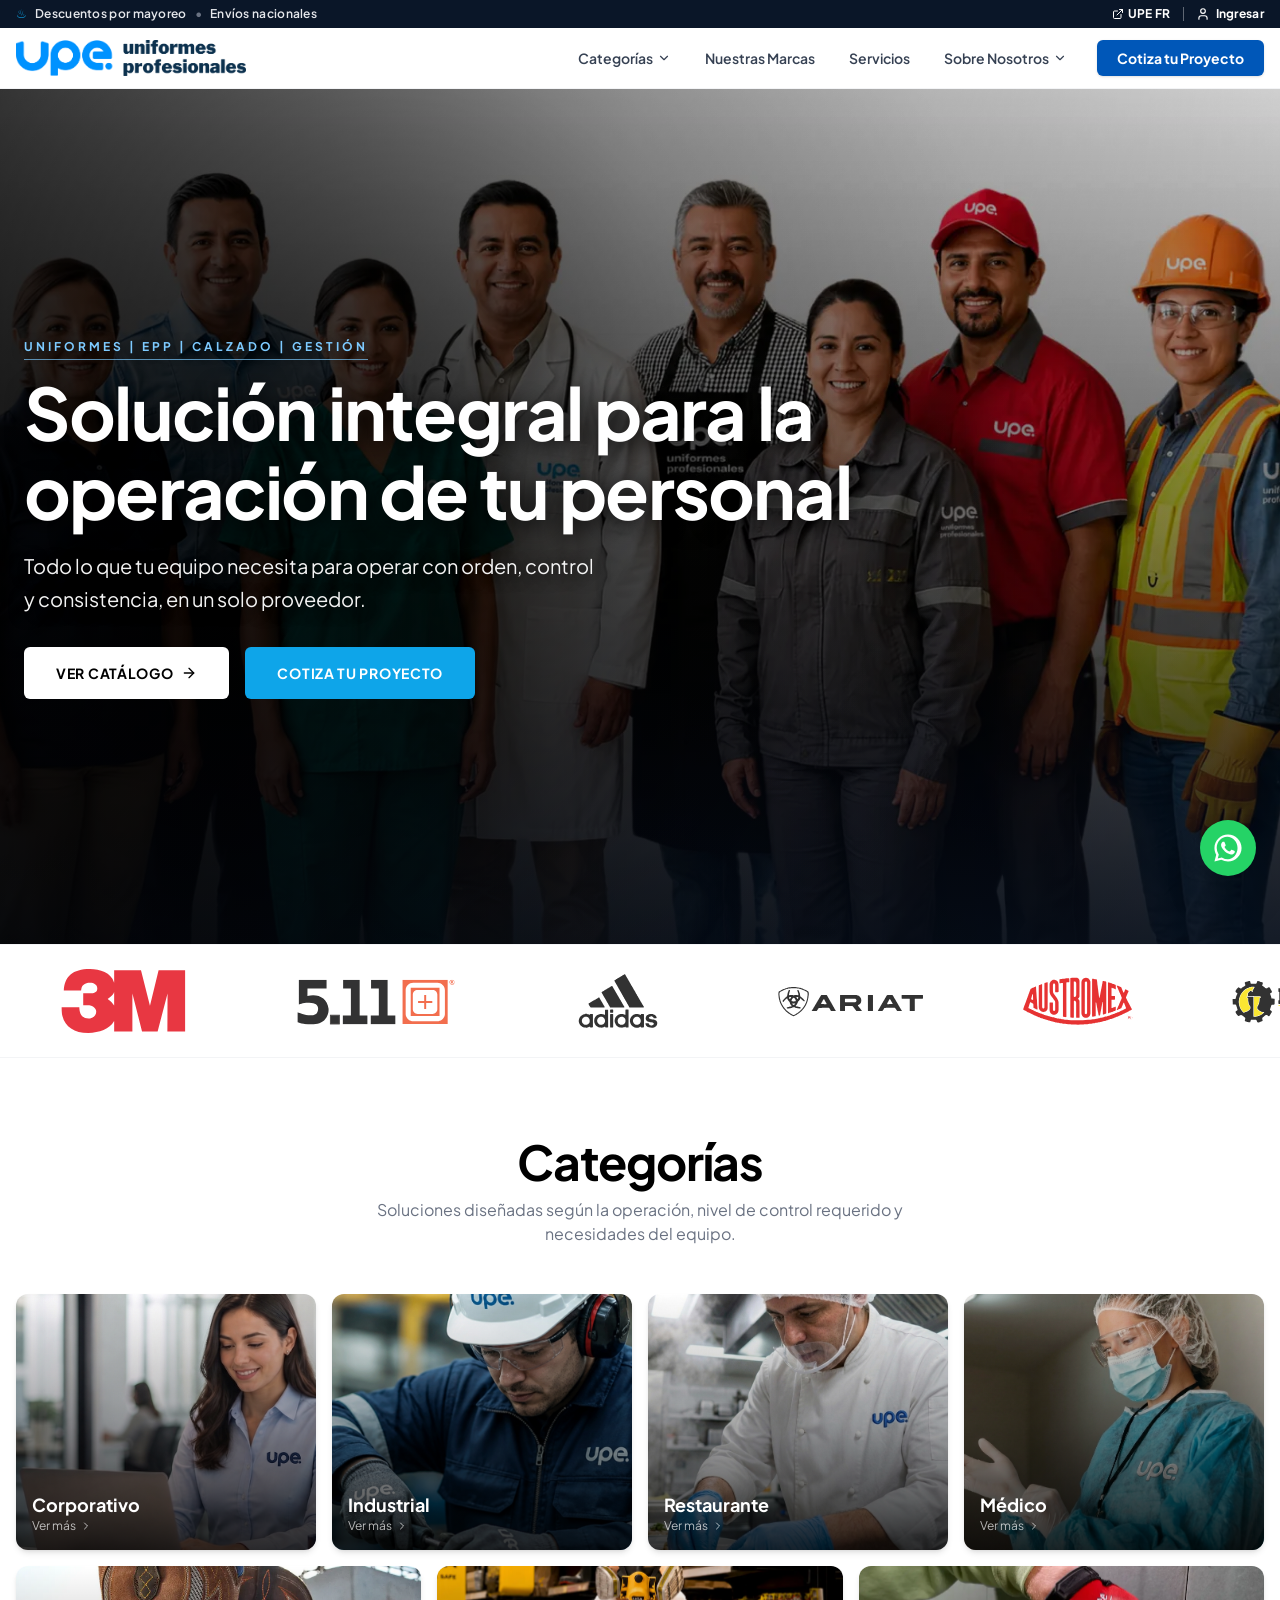
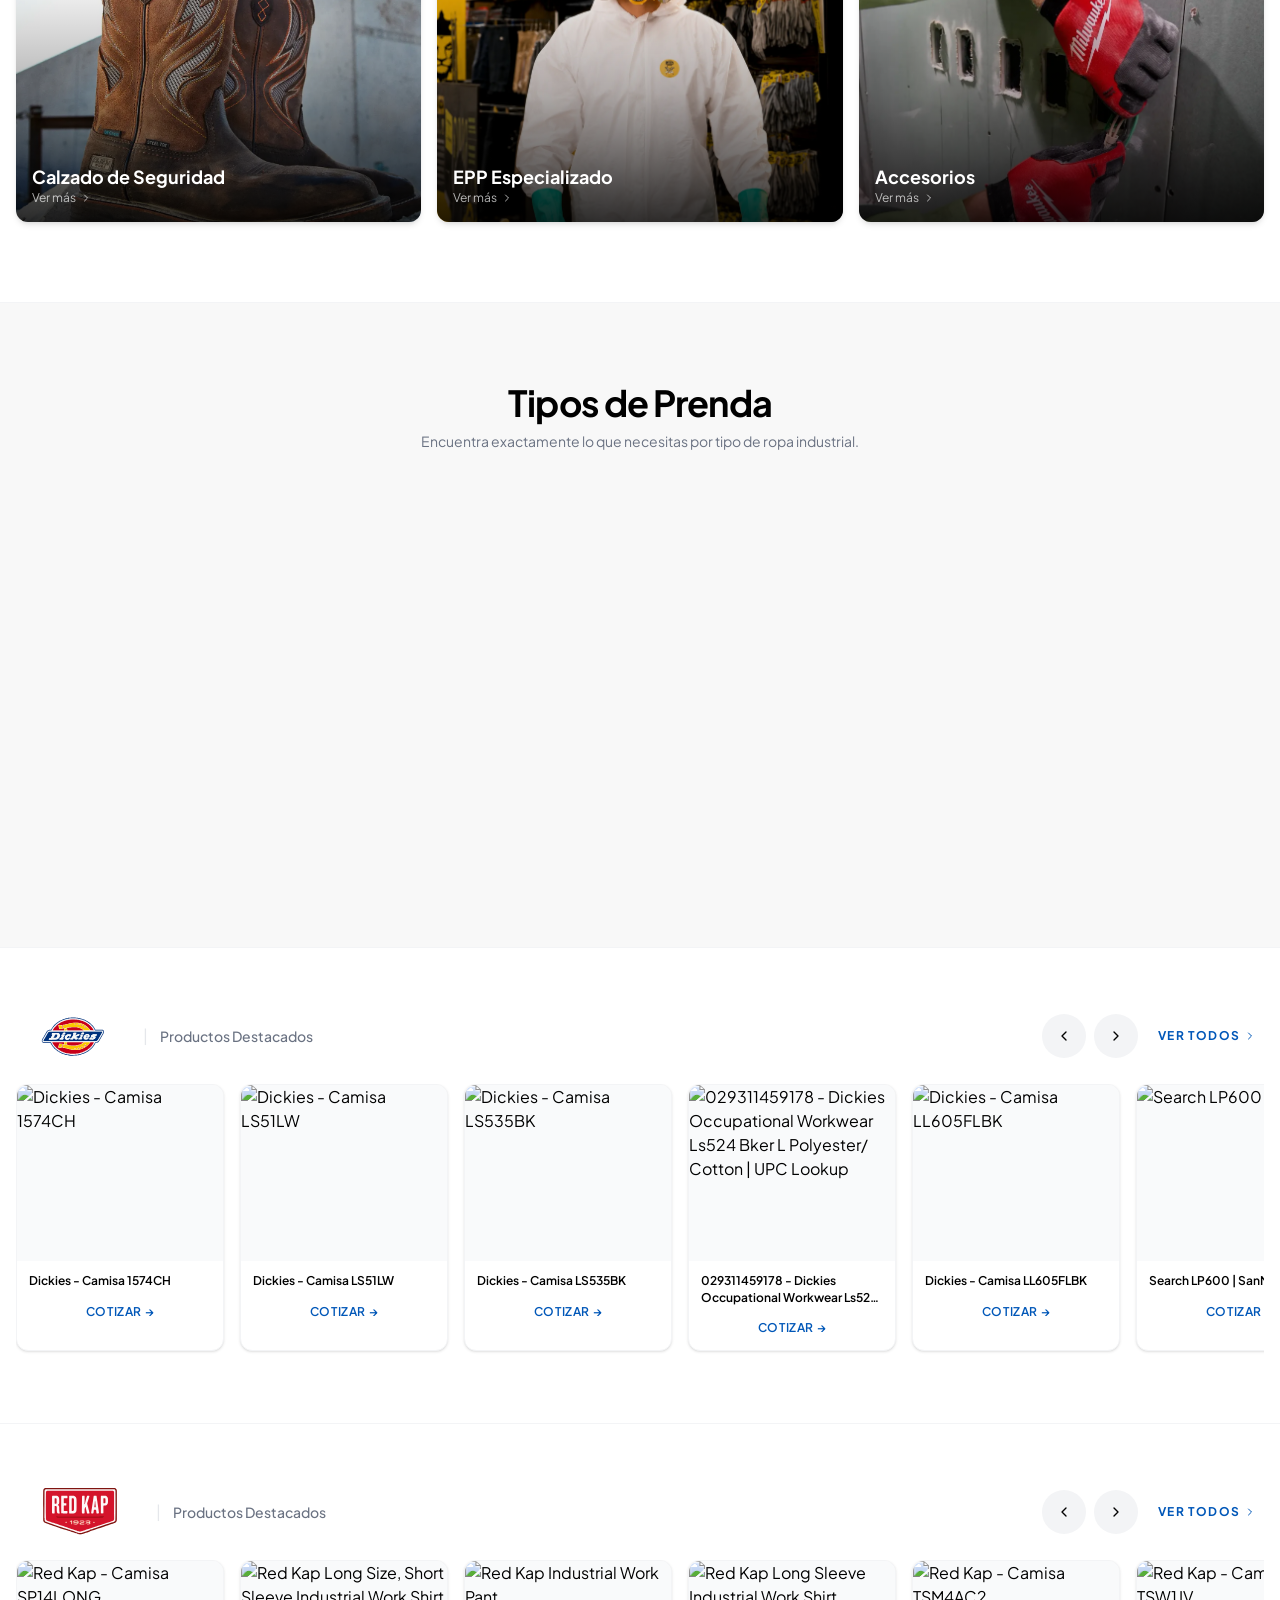
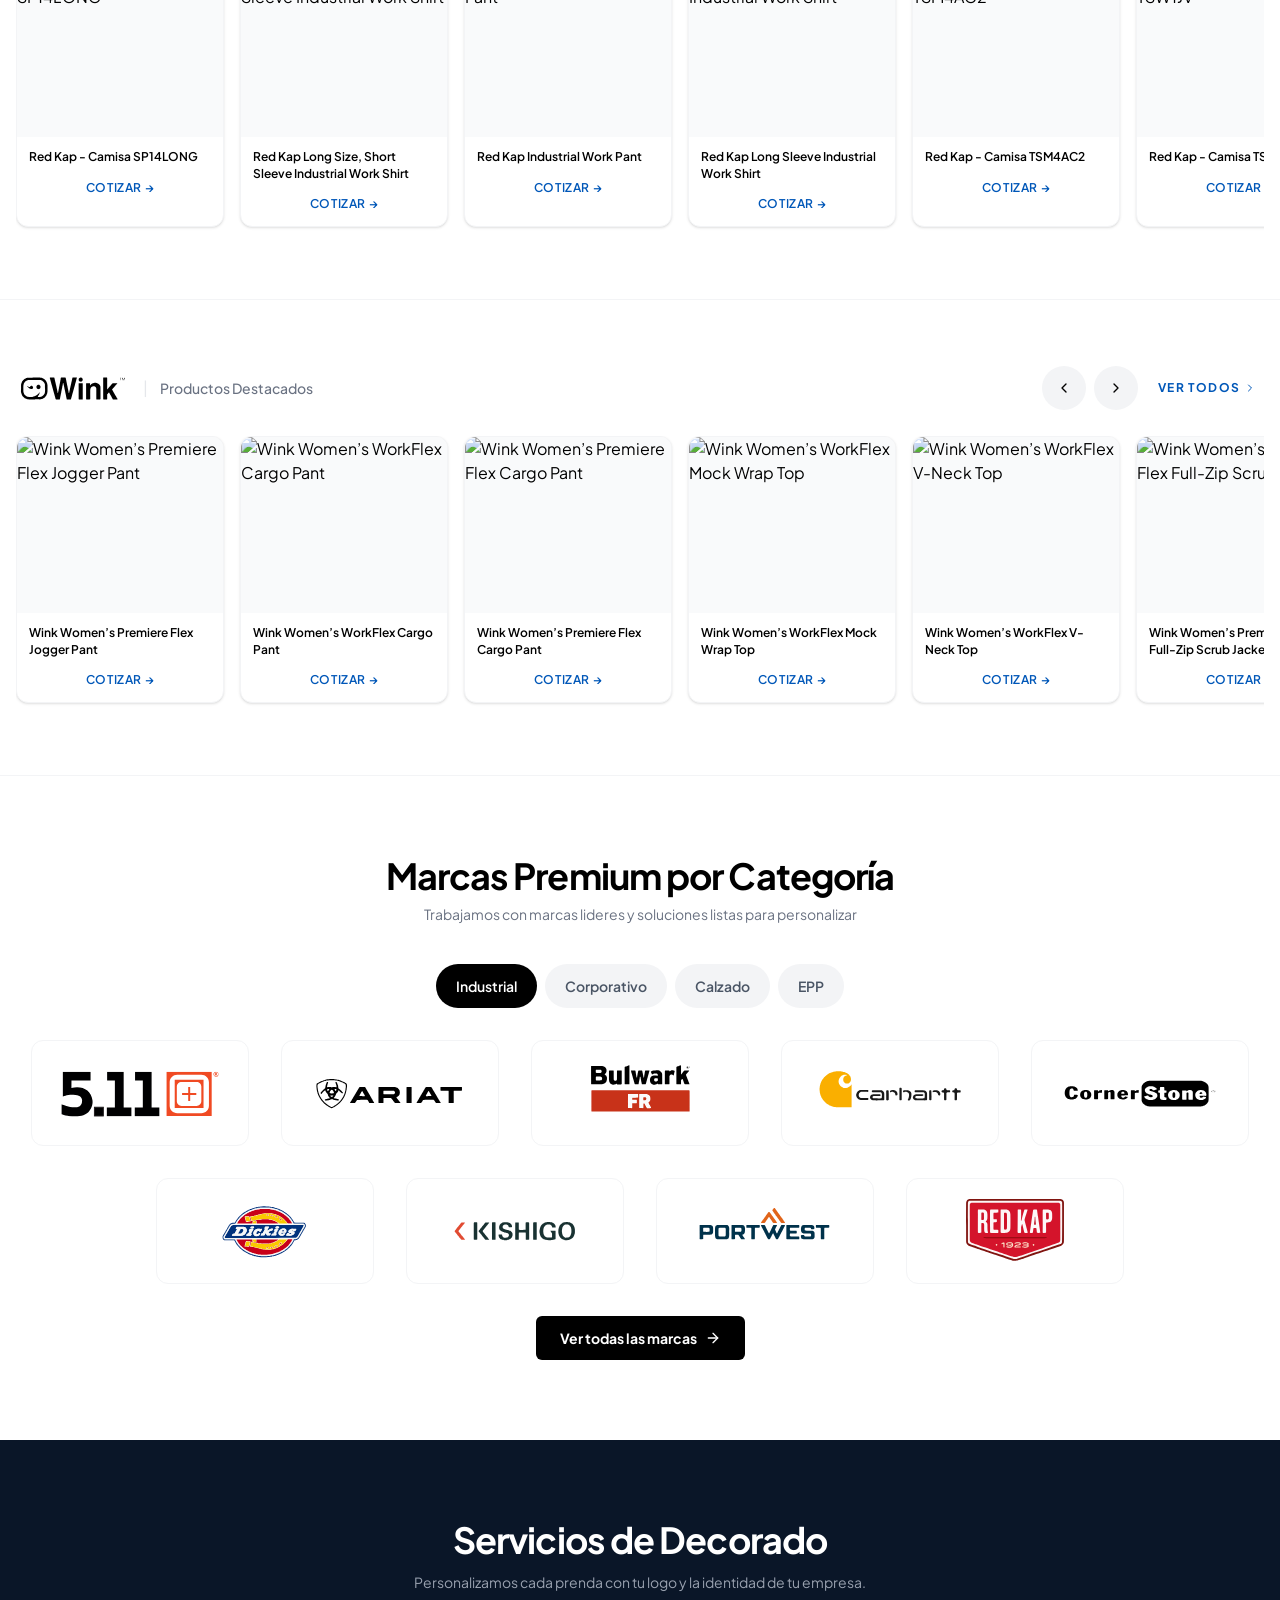
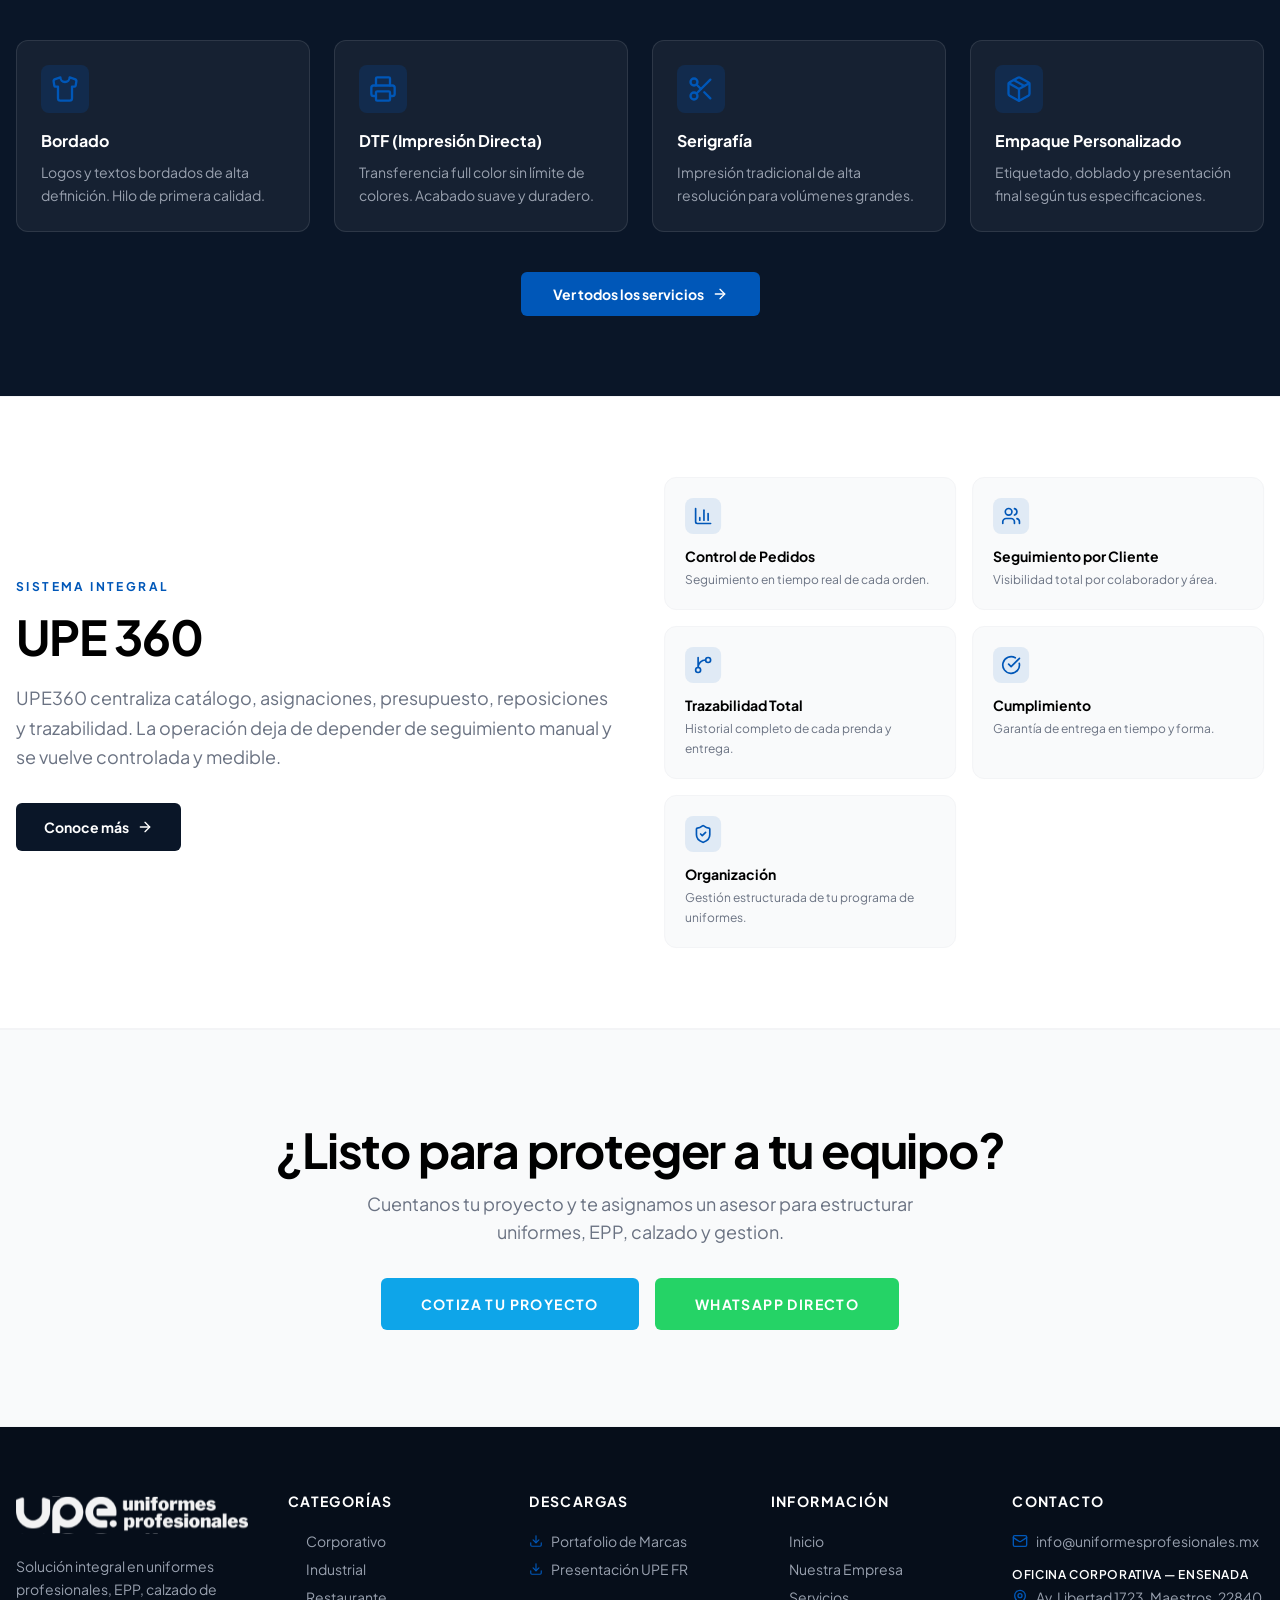
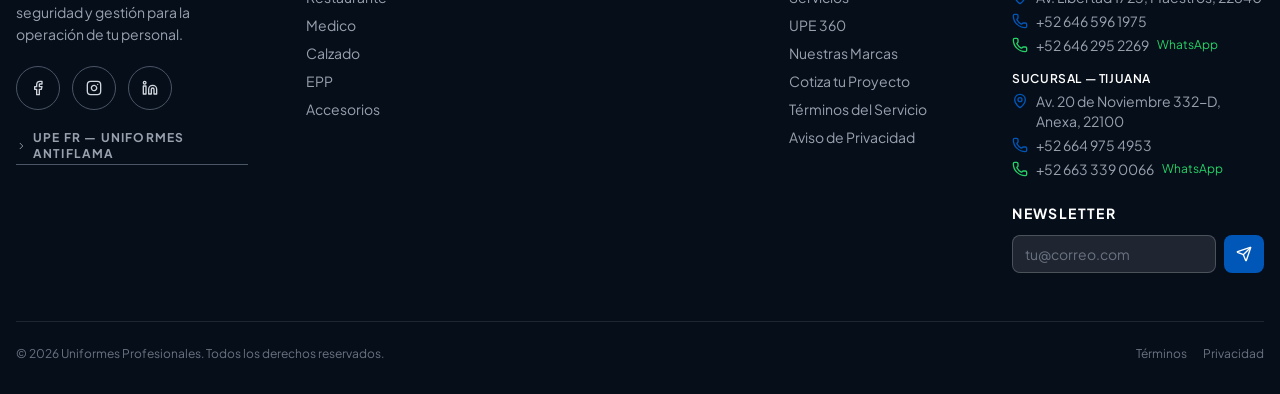
==== index.html @ 4e120063 "Add product images: Dagacci, CAT, A&S Colour, Bulwark, Axe FR (59 new) Scraped real product images f" ====
<!doctype html>
<html lang="es">

<head>
  <meta charset="UTF-8" />
  <meta name="viewport" content="width=device-width, initial-scale=1.0" />
  <link rel="icon" type="image/png" href="./upe-assets/favicon-upe.png" />
  <link rel="apple-touch-icon" href="./upe-assets/favicon-upe.png" />

  <title>Uniformes Profesionales - Uniformes Industriales, Corporativos y Medicos</title>
  <meta name="description" content="Uniformes profesionales para industria, corporativo, restaurante, salud, calzado de seguridad y EPP. Personalizacion con bordado, DTF y serigrafia. Entregas en todo Mexico." />
  <meta name="keywords" content="uniformes profesionales, uniformes industriales, uniformes corporativos, uniformes medicos, filipinas chef, calzado de seguridad, EPP, bordado, serigrafia, Mexico" />
  <meta name="author" content="Uniformes Profesionales" />
  <meta name="robots" content="index, follow" />
  <link rel="canonical" href="https://uniformesprofesionales.mx/" />

  <meta property="og:type" content="website" />
  <meta property="og:site_name" content="Uniformes Profesionales" />
  <meta property="og:url" content="https://uniformesprofesionales.mx/" />
  <meta property="og:title" content="Uniformes Profesionales - Soluciones de Uniformado para Empresas" />
  <meta property="og:description" content="Uniformes industriales, corporativos, medicos y gastronomicos con personalizacion, gestion por empleado y cobertura nacional." />
  <meta property="og:image" content="https://uniformesprofesionales.mx/upe-assets/hero%20upe%201.jpg" />
  <meta property="og:image:width" content="1200" />
  <meta property="og:image:height" content="630" />
  <meta property="og:image:alt" content="Uniformes Profesionales - Uniformes para empresas" />
  <meta property="og:locale" content="es_MX" />

  <meta name="twitter:card" content="summary_large_image" />
  <meta name="twitter:title" content="Uniformes Profesionales - Soluciones de Uniformado para Empresas" />
  <meta name="twitter:description" content="Uniformes industriales, corporativos, medicos y gastronomicos con personalizacion y cobertura nacional." />
  <meta name="twitter:image" content="https://uniformesprofesionales.mx/upe-assets/hero%20upe%201.jpg" />

  <meta name="geo.region" content="MX-BCN" />
  <meta name="geo.placename" content="Ensenada, Baja California, Mexico" />

  <script type="application/ld+json">
  {
    "@context": "https://schema.org",
    "@graph": [
      {
        "@type": "Organization",
        "@id": "https://uniformesprofesionales.mx/#organization",
        "name": "Uniformes Profesionales",
        "url": "https://uniformesprofesionales.mx/",
        "logo": "https://uniformesprofesionales.mx/upe-assets/logoheaderupe.png",
        "description": "Especialistas en uniformes industriales, corporativos, medicos y gastronomicos con personalizacion para empresas.",
        "telephone": "+526465961975",
        "email": "info@uniformesprofesionales.mx",
        "address": {
          "@type": "PostalAddress",
          "streetAddress": "Av. Libertad 1723, Maestros",
          "addressLocality": "Ensenada",
          "addressRegion": "Baja California",
          "postalCode": "22840",
          "addressCountry": "MX"
        },
        "sameAs": [
          "https://facebook.com/uniformesprofesionales",
          "https://instagram.com/uniformesprofesionales",
          "https://linkedin.com/company/uniformesprofesionales",
          "https://uniformesprofesionales.mx"
        ]
      },
      {
        "@type": "WebSite",
        "@id": "https://uniformesprofesionales.mx/#website",
        "url": "https://uniformesprofesionales.mx/",
        "name": "Uniformes Profesionales",
        "description": "Uniformes profesionales, calzado de seguridad y EPP para empresas en Mexico",
        "publisher": { "@id": "https://uniformesprofesionales.mx/#organization" },
        "inLanguage": "es-MX"
      },
      {
        "@type": "LocalBusiness",
        "@id": "https://uniformesprofesionales.mx/#localbusiness",
        "name": "Uniformes Profesionales",
        "image": "https://uniformesprofesionales.mx/upe-assets/hero%20upe%201.jpg",
        "url": "https://uniformesprofesionales.mx/",
        "telephone": "+526465961975",
        "email": "info@uniformesprofesionales.mx",
        "priceRange": "$$",
        "currenciesAccepted": "MXN",
        "paymentAccepted": "Cash, Credit Card, Bank Transfer",
        "address": {
          "@type": "PostalAddress",
          "streetAddress": "Av. Libertad 1723, Maestros",
          "addressLocality": "Ensenada",
          "addressRegion": "Baja California",
          "postalCode": "22840",
          "addressCountry": "MX"
        },
        "hasOfferCatalog": {
          "@type": "OfferCatalog",
          "name": "Catalogo Uniformes Profesionales",
          "itemListElement": [
            { "@type": "Offer", "itemOffered": { "@type": "Product", "name": "Uniformes Industriales" } },
            { "@type": "Offer", "itemOffered": { "@type": "Product", "name": "Uniformes Corporativos y Medicos" } },
            { "@type": "Offer", "itemOffered": { "@type": "Product", "name": "Calzado de Seguridad y EPP" } }
          ]
        }
      }
    ]
  }
  </script>

  <link rel="preconnect" href="https://fonts.googleapis.com">
  <link rel="preconnect" href="https://fonts.gstatic.com" crossorigin>
  <link href="https://fonts.googleapis.com/css2?family=Plus+Jakarta+Sans:ital,wght@0,200..800;1,200..800&display=swap" rel="stylesheet">
  <script type="module" crossorigin src="./assets/index-z1lkg44N.js"></script>
  <link rel="stylesheet" crossorigin href="./assets/index-CFqhk69o.css">
</head>

<body>
  <div id="root"></div>
</body>

</html>
---- assets/index-CFqhk69o.css ----
@import"https://fonts.googleapis.com/css2?family=Plus+Jakarta+Sans:wght@400;500;600;700;800&display=swap";@layer properties{@supports ((-webkit-hyphens:none) and (not (margin-trim:inline))) or ((-moz-orient:inline) and (not (color:rgb(from red r g b)))){*,:before,:after,::backdrop{--tw-translate-x:0;--tw-translate-y:0;--tw-translate-z:0;--tw-scale-x:1;--tw-scale-y:1;--tw-scale-z:1;--tw-rotate-x:initial;--tw-rotate-y:initial;--tw-rotate-z:initial;--tw-skew-x:initial;--tw-skew-y:initial;--tw-space-y-reverse:0;--tw-space-x-reverse:0;--tw-divide-y-reverse:0;--tw-border-style:solid;--tw-gradient-position:initial;--tw-gradient-from:#0000;--tw-gradient-via:#0000;--tw-gradient-to:#0000;--tw-gradient-stops:initial;--tw-gradient-via-stops:initial;--tw-gradient-from-position:0%;--tw-gradient-via-position:50%;--tw-gradient-to-position:100%;--tw-leading:initial;--tw-font-weight:initial;--tw-tracking:initial;--tw-ordinal:initial;--tw-slashed-zero:initial;--tw-numeric-figure:initial;--tw-numeric-spacing:initial;--tw-numeric-fraction:initial;--tw-shadow:0 0 #0000;--tw-shadow-color:initial;--tw-shadow-alpha:100%;--tw-inset-shadow:0 0 #0000;--tw-inset-shadow-color:initial;--tw-inset-shadow-alpha:100%;--tw-ring-color:initial;--tw-ring-shadow:0 0 #0000;--tw-inset-ring-color:initial;--tw-inset-ring-shadow:0 0 #0000;--tw-ring-inset:initial;--tw-ring-offset-width:0;--tw-ring-offset-color:#fff;--tw-ring-offset-shadow:0 0 #0000;--tw-blur:initial;--tw-brightness:initial;--tw-contrast:initial;--tw-grayscale:initial;--tw-hue-rotate:initial;--tw-invert:initial;--tw-opacity:initial;--tw-saturate:initial;--tw-sepia:initial;--tw-drop-shadow:initial;--tw-drop-shadow-color:initial;--tw-drop-shadow-alpha:100%;--tw-drop-shadow-size:initial;--tw-backdrop-blur:initial;--tw-backdrop-brightness:initial;--tw-backdrop-contrast:initial;--tw-backdrop-grayscale:initial;--tw-backdrop-hue-rotate:initial;--tw-backdrop-invert:initial;--tw-backdrop-opacity:initial;--tw-backdrop-saturate:initial;--tw-backdrop-sepia:initial;--tw-duration:initial;--tw-outline-style:solid}}}@layer components;@layer theme{:root,:host{--font-sans:"Plus Jakarta Sans", "Poppins", ui-sans-serif, system-ui, sans-serif;--font-serif:ui-serif, Georgia, Cambria, "Times New Roman", Times, serif;--font-mono:ui-monospace, SFMono-Regular, Menlo, Monaco, Consolas, "Liberation Mono", "Courier New", monospace;--color-red-50:oklch(97.1% .013 17.38);--color-red-100:oklch(93.6% .032 17.717);--color-red-300:oklch(80.8% .114 19.571);--color-red-500:oklch(63.7% .237 25.331);--color-red-600:oklch(57.7% .245 27.325);--color-red-700:oklch(50.5% .213 27.518);--color-amber-500:oklch(76.9% .188 70.08);--color-yellow-600:oklch(68.1% .162 75.834);--color-green-50:oklch(98.2% .018 155.826);--color-green-100:oklch(96.2% .044 156.743);--color-green-200:oklch(92.5% .084 155.995);--color-green-400:oklch(79.2% .209 151.711);--color-green-500:oklch(72.3% .219 149.579);--color-green-600:oklch(62.7% .194 149.214);--color-green-800:oklch(44.8% .119 151.328);--color-emerald-50:oklch(97.9% .021 166.113);--color-emerald-200:oklch(90.5% .093 164.15);--color-emerald-300:oklch(84.5% .143 164.978);--color-emerald-700:oklch(50.8% .118 165.612);--color-sky-50:oklch(97.7% .013 236.62);--color-blue-50:oklch(97% .014 254.604);--color-blue-100:oklch(93.2% .032 255.585);--color-blue-200:oklch(88.2% .059 254.128);--color-blue-300:oklch(80.9% .105 251.813);--color-blue-400:oklch(70.7% .165 254.624);--color-blue-500:oklch(62.3% .214 259.815);--color-blue-600:oklch(54.6% .245 262.881);--color-blue-700:oklch(48.8% .243 264.376);--color-blue-800:oklch(42.4% .199 265.638);--color-blue-900:oklch(37.9% .146 265.522);--color-slate-50:oklch(98.4% .003 247.858);--color-slate-500:oklch(55.4% .046 257.417);--color-gray-50:oklch(98.5% .002 247.839);--color-gray-100:oklch(96.7% .003 264.542);--color-gray-200:oklch(92.8% .006 264.531);--color-gray-300:oklch(87.2% .01 258.338);--color-gray-400:oklch(70.7% .022 261.325);--color-gray-500:oklch(55.1% .027 264.364);--color-gray-600:oklch(44.6% .03 256.802);--color-gray-700:oklch(37.3% .034 259.733);--color-gray-800:oklch(27.8% .033 256.848);--color-black:#000;--color-white:#fff;--spacing:.25rem;--container-xs:20rem;--container-md:28rem;--container-xl:36rem;--container-2xl:42rem;--container-3xl:48rem;--container-4xl:56rem;--container-5xl:64rem;--container-7xl:80rem;--text-xs:.75rem;--text-xs--line-height:calc(1 / .75);--text-sm:.875rem;--text-sm--line-height:calc(1.25 / .875);--text-base:1rem;--text-base--line-height: 1.5 ;--text-lg:1.125rem;--text-lg--line-height:calc(1.75 / 1.125);--text-xl:1.25rem;--text-xl--line-height:calc(1.75 / 1.25);--text-2xl:1.5rem;--text-2xl--line-height:calc(2 / 1.5);--text-3xl:1.875rem;--text-3xl--line-height: 1.2 ;--text-4xl:2.25rem;--text-4xl--line-height:calc(2.5 / 2.25);--text-5xl:3rem;--text-5xl--line-height:1;--text-6xl:3.75rem;--text-6xl--line-height:1;--text-7xl:4.5rem;--text-7xl--line-height:1;--text-8xl:6rem;--text-8xl--line-height:1;--font-weight-light:300;--font-weight-normal:400;--font-weight-medium:500;--font-weight-semibold:600;--font-weight-bold:700;--font-weight-extrabold:800;--font-weight-black:900;--tracking-tighter:-.05em;--tracking-tight:-.025em;--tracking-normal:0em;--tracking-wide:.025em;--tracking-wider:.05em;--tracking-widest:.1em;--leading-tight:1.25;--leading-snug:1.375;--leading-relaxed:1.625;--radius-md:.375rem;--radius-lg:.5rem;--radius-xl:.75rem;--radius-2xl:1rem;--radius-3xl:1.5rem;--drop-shadow-md:0 3px 3px #0000001f;--drop-shadow-lg:0 4px 4px #00000026;--drop-shadow-xl:0 9px 7px #0000001a;--animate-spin:spin 1s linear infinite;--blur-sm:8px;--blur-md:12px;--blur-xl:24px;--blur-2xl:40px;--blur-3xl:64px;--default-transition-duration:.15s;--default-transition-timing-function:cubic-bezier(.4, 0, .2, 1);--default-font-family:var(--font-sans);--default-mono-font-family:var(--font-mono)}}@layer base{*,:after,:before,::backdrop{box-sizing:border-box;border:0 solid;margin:0;padding:0}::file-selector-button{box-sizing:border-box;border:0 solid;margin:0;padding:0}html,:host{-webkit-text-size-adjust:100%;-moz-tab-size:4;-o-tab-size:4;tab-size:4;line-height:1.5;font-family:var(--default-font-family,ui-sans-serif, system-ui, sans-serif, "Apple Color Emoji", "Segoe UI Emoji", "Segoe UI Symbol", "Noto Color Emoji");font-feature-settings:var(--default-font-feature-settings,normal);font-variation-settings:var(--default-font-variation-settings,normal);-webkit-tap-highlight-color:transparent}hr{height:0;color:inherit;border-top-width:1px}abbr:where([title]){-webkit-text-decoration:underline dotted;text-decoration:underline dotted}h1,h2,h3,h4,h5,h6{font-size:inherit;font-weight:inherit}a{color:inherit;-webkit-text-decoration:inherit;text-decoration:inherit}b,strong{font-weight:bolder}code,kbd,samp,pre{font-family:var(--default-mono-font-family,ui-monospace, SFMono-Regular, Menlo, Monaco, Consolas, "Liberation Mono", "Courier New", monospace);font-feature-settings:var(--default-mono-font-feature-settings,normal);font-variation-settings:var(--default-mono-font-variation-settings,normal);font-size:1em}small{font-size:80%}sub,sup{vertical-align:baseline;font-size:75%;line-height:0;position:relative}sub{bottom:-.25em}sup{top:-.5em}table{text-indent:0;border-color:inherit;border-collapse:collapse}:-moz-focusring{outline:auto}progress{vertical-align:baseline}summary{display:list-item}ol,ul,menu{list-style:none}img,svg,video,canvas,audio,iframe,embed,object{vertical-align:middle;display:block}img,video{max-width:100%;height:auto}button,input,select,optgroup,textarea{font:inherit;font-feature-settings:inherit;font-variation-settings:inherit;letter-spacing:inherit;color:inherit;opacity:1;background-color:#0000;border-radius:0}::file-selector-button{font:inherit;font-feature-settings:inherit;font-variation-settings:inherit;letter-spacing:inherit;color:inherit;opacity:1;background-color:#0000;border-radius:0}:where(select:is([multiple],[size])) optgroup{font-weight:bolder}:where(select:is([multiple],[size])) optgroup option{padding-inline-start:20px}::file-selector-button{margin-inline-end:4px}::-moz-placeholder{opacity:1}::placeholder{opacity:1}@supports (not (-webkit-appearance:-apple-pay-button)) or (contain-intrinsic-size:1px){::-moz-placeholder{color:currentColor}::placeholder{color:currentColor}@supports (color:color-mix(in lab,red,red)){::-moz-placeholder{color:color-mix(in oklab,currentcolor 50%,transparent)}::placeholder{color:color-mix(in oklab,currentcolor 50%,transparent)}}}textarea{resize:vertical}::-webkit-search-decoration{-webkit-appearance:none}::-webkit-date-and-time-value{min-height:1lh;text-align:inherit}::-webkit-datetime-edit{display:inline-flex}::-webkit-datetime-edit-fields-wrapper{padding:0}::-webkit-datetime-edit{padding-block:0}::-webkit-datetime-edit-year-field{padding-block:0}::-webkit-datetime-edit-month-field{padding-block:0}::-webkit-datetime-edit-day-field{padding-block:0}::-webkit-datetime-edit-hour-field{padding-block:0}::-webkit-datetime-edit-minute-field{padding-block:0}::-webkit-datetime-edit-second-field{padding-block:0}::-webkit-datetime-edit-millisecond-field{padding-block:0}::-webkit-datetime-edit-meridiem-field{padding-block:0}::-webkit-calendar-picker-indicator{line-height:1}:-moz-ui-invalid{box-shadow:none}button,input:where([type=button],[type=reset],[type=submit]){-webkit-appearance:button;-moz-appearance:button;appearance:button}::file-selector-button{-webkit-appearance:button;-moz-appearance:button;appearance:button}::-webkit-inner-spin-button{height:auto}::-webkit-outer-spin-button{height:auto}[hidden]:where(:not([hidden=until-found])){display:none!important}}@layer utilities{.pointer-events-none{pointer-events:none}.invisible{visibility:hidden}.visible{visibility:visible}.absolute{position:absolute}.fixed{position:fixed}.relative{position:relative}.sticky{position:sticky}.-inset-4{inset:calc(var(--spacing) * -4)}.inset-0{inset:calc(var(--spacing) * 0)}.inset-0\.5{inset:calc(var(--spacing) * .5)}.start{inset-inline-start:var(--spacing)}.end{inset-inline-end:var(--spacing)}.-top-2{top:calc(var(--spacing) * -2)}.-top-10{top:calc(var(--spacing) * -10)}.top-0{top:calc(var(--spacing) * 0)}.top-1\/2{top:50%}.top-2{top:calc(var(--spacing) * 2)}.top-3{top:calc(var(--spacing) * 3)}.top-4{top:calc(var(--spacing) * 4)}.top-24{top:calc(var(--spacing) * 24)}.top-\[20\%\]{top:20%}.top-\[80px\]{top:80px}.top-full{top:100%}.-right-2{right:calc(var(--spacing) * -2)}.-right-10{right:calc(var(--spacing) * -10)}.right-0{right:calc(var(--spacing) * 0)}.right-2{right:calc(var(--spacing) * 2)}.right-3{right:calc(var(--spacing) * 3)}.right-4{right:calc(var(--spacing) * 4)}.right-6{right:calc(var(--spacing) * 6)}.-bottom-1{bottom:calc(var(--spacing) * -1)}.-bottom-4{bottom:calc(var(--spacing) * -4)}.-bottom-10{bottom:calc(var(--spacing) * -10)}.bottom-0{bottom:calc(var(--spacing) * 0)}.bottom-2{bottom:calc(var(--spacing) * 2)}.bottom-4{bottom:calc(var(--spacing) * 4)}.bottom-6{bottom:calc(var(--spacing) * 6)}.bottom-10{bottom:calc(var(--spacing) * 10)}.bottom-\[20\%\]{bottom:20%}.left-0{left:calc(var(--spacing) * 0)}.left-1\/2{left:50%}.left-2{left:calc(var(--spacing) * 2)}.left-3{left:calc(var(--spacing) * 3)}.left-4{left:calc(var(--spacing) * 4)}.left-6{left:calc(var(--spacing) * 6)}.-z-0{z-index:-0}.-z-10{z-index:-10}.z-0{z-index:0}.z-10{z-index:10}.z-20{z-index:20}.z-30{z-index:30}.z-40{z-index:40}.z-50{z-index:50}.z-\[100\]{z-index:100}.order-1{order:1}.order-2{order:2}.col-span-2{grid-column:span 2/span 2}.mx-1{margin-inline:calc(var(--spacing) * 1)}.mx-3{margin-inline:calc(var(--spacing) * 3)}.mx-8{margin-inline:calc(var(--spacing) * 8)}.mx-10{margin-inline:calc(var(--spacing) * 10)}.mx-auto{margin-inline:auto}.my-2{margin-block:calc(var(--spacing) * 2)}.-mt-24{margin-top:calc(var(--spacing) * -24)}.mt-0{margin-top:calc(var(--spacing) * 0)}.mt-0\.5{margin-top:calc(var(--spacing) * .5)}.mt-1{margin-top:calc(var(--spacing) * 1)}.mt-1\.5{margin-top:calc(var(--spacing) * 1.5)}.mt-2{margin-top:calc(var(--spacing) * 2)}.mt-3{margin-top:calc(var(--spacing) * 3)}.mt-4{margin-top:calc(var(--spacing) * 4)}.mt-5{margin-top:calc(var(--spacing) * 5)}.mt-6{margin-top:calc(var(--spacing) * 6)}.mt-8{margin-top:calc(var(--spacing) * 8)}.mt-10{margin-top:calc(var(--spacing) * 10)}.mt-14{margin-top:calc(var(--spacing) * 14)}.mt-auto{margin-top:auto}.mr-1{margin-right:calc(var(--spacing) * 1)}.mr-2{margin-right:calc(var(--spacing) * 2)}.mr-3{margin-right:calc(var(--spacing) * 3)}.mr-4{margin-right:calc(var(--spacing) * 4)}.mr-10{margin-right:calc(var(--spacing) * 10)}.mb-0\.5{margin-bottom:calc(var(--spacing) * .5)}.mb-1{margin-bottom:calc(var(--spacing) * 1)}.mb-2{margin-bottom:calc(var(--spacing) * 2)}.mb-3{margin-bottom:calc(var(--spacing) * 3)}.mb-4{margin-bottom:calc(var(--spacing) * 4)}.mb-5{margin-bottom:calc(var(--spacing) * 5)}.mb-6{margin-bottom:calc(var(--spacing) * 6)}.mb-8{margin-bottom:calc(var(--spacing) * 8)}.mb-10{margin-bottom:calc(var(--spacing) * 10)}.mb-12{margin-bottom:calc(var(--spacing) * 12)}.mb-16{margin-bottom:calc(var(--spacing) * 16)}.mb-20{margin-bottom:calc(var(--spacing) * 20)}.ml-1{margin-left:calc(var(--spacing) * 1)}.ml-1\.5{margin-left:calc(var(--spacing) * 1.5)}.ml-2{margin-left:calc(var(--spacing) * 2)}.ml-3{margin-left:calc(var(--spacing) * 3)}.ml-auto{margin-left:auto}.line-clamp-2{-webkit-line-clamp:2;-webkit-box-orient:vertical;display:-webkit-box;overflow:hidden}.block{display:block}.flex{display:flex}.grid{display:grid}.hidden{display:none}.inline{display:inline}.inline-block{display:inline-block}.inline-flex{display:inline-flex}.h-1{height:calc(var(--spacing) * 1)}.h-1\.5{height:calc(var(--spacing) * 1.5)}.h-3{height:calc(var(--spacing) * 3)}.h-3\.5{height:calc(var(--spacing) * 3.5)}.h-4{height:calc(var(--spacing) * 4)}.h-5{height:calc(var(--spacing) * 5)}.h-6{height:calc(var(--spacing) * 6)}.h-7{height:calc(var(--spacing) * 7)}.h-8{height:calc(var(--spacing) * 8)}.h-9{height:calc(var(--spacing) * 9)}.h-10{height:calc(var(--spacing) * 10)}.h-11{height:calc(var(--spacing) * 11)}.h-12{height:calc(var(--spacing) * 12)}.h-14{height:calc(var(--spacing) * 14)}.h-16{height:calc(var(--spacing) * 16)}.h-20{height:calc(var(--spacing) * 20)}.h-24{height:calc(var(--spacing) * 24)}.h-32{height:calc(var(--spacing) * 32)}.h-36{height:calc(var(--spacing) * 36)}.h-40{height:calc(var(--spacing) * 40)}.h-44{height:calc(var(--spacing) * 44)}.h-48{height:calc(var(--spacing) * 48)}.h-52{height:calc(var(--spacing) * 52)}.h-56{height:calc(var(--spacing) * 56)}.h-64{height:calc(var(--spacing) * 64)}.h-72{height:calc(var(--spacing) * 72)}.h-80{height:calc(var(--spacing) * 80)}.h-\[60px\]{height:60px}.h-\[90vh\]{height:90vh}.h-\[360px\]{height:360px}.h-\[400px\]{height:400px}.h-\[420px\]{height:420px}.h-\[450px\]{height:450px}.h-\[480px\]{height:480px}.h-\[500px\]{height:500px}.h-\[600px\]{height:600px}.h-\[800px\]{height:800px}.h-full{height:100%}.h-px{height:1px}.h-screen{height:100vh}.max-h-20{max-height:calc(var(--spacing) * 20)}.max-h-\[80vh\]{max-height:80vh}.max-h-\[856px\]{max-height:856px}.max-h-full{max-height:100%}.min-h-\[44px\]{min-height:44px}.min-h-\[64px\]{min-height:64px}.min-h-\[520px\]{min-height:520px}.min-h-\[600px\]{min-height:600px}.min-h-\[620px\]{min-height:620px}.min-h-screen{min-height:100vh}.w-3{width:calc(var(--spacing) * 3)}.w-3\.5{width:calc(var(--spacing) * 3.5)}.w-4{width:calc(var(--spacing) * 4)}.w-5{width:calc(var(--spacing) * 5)}.w-6{width:calc(var(--spacing) * 6)}.w-7{width:calc(var(--spacing) * 7)}.w-8{width:calc(var(--spacing) * 8)}.w-9{width:calc(var(--spacing) * 9)}.w-10{width:calc(var(--spacing) * 10)}.w-11{width:calc(var(--spacing) * 11)}.w-12{width:calc(var(--spacing) * 12)}.w-14{width:calc(var(--spacing) * 14)}.w-16{width:calc(var(--spacing) * 16)}.w-20{width:calc(var(--spacing) * 20)}.w-24{width:calc(var(--spacing) * 24)}.w-32{width:calc(var(--spacing) * 32)}.w-36{width:calc(var(--spacing) * 36)}.w-40{width:calc(var(--spacing) * 40)}.w-44{width:calc(var(--spacing) * 44)}.w-48{width:calc(var(--spacing) * 48)}.w-52{width:calc(var(--spacing) * 52)}.w-64{width:calc(var(--spacing) * 64)}.w-72{width:calc(var(--spacing) * 72)}.w-80{width:calc(var(--spacing) * 80)}.w-\[320px\]{width:320px}.w-\[400px\]{width:400px}.w-\[500px\]{width:500px}.w-\[600px\]{width:600px}.w-\[700px\]{width:700px}.w-\[800px\]{width:800px}.w-auto{width:auto}.w-full{width:100%}.w-px{width:1px}.max-w-2xl{max-width:var(--container-2xl)}.max-w-3xl{max-width:var(--container-3xl)}.max-w-4xl{max-width:var(--container-4xl)}.max-w-5xl{max-width:var(--container-5xl)}.max-w-7xl{max-width:var(--container-7xl)}.max-w-\[150px\]{max-width:150px}.max-w-\[180px\]{max-width:180px}.max-w-\[190px\]{max-width:190px}.max-w-\[200px\]{max-width:200px}.max-w-\[220px\]{max-width:220px}.max-w-\[250px\]{max-width:250px}.max-w-\[260px\]{max-width:260px}.max-w-\[1600px\]{max-width:1600px}.max-w-full{max-width:100%}.max-w-md{max-width:var(--container-md)}.max-w-xl{max-width:var(--container-xl)}.max-w-xs{max-width:var(--container-xs)}.min-w-0{min-width:calc(var(--spacing) * 0)}.min-w-\[28px\]{min-width:28px}.min-w-\[160px\]{min-width:160px}.min-w-max{min-width:-moz-max-content;min-width:max-content}.flex-1,.flex-\[1\]{flex:1}.flex-shrink-0,.shrink-0{flex-shrink:0}.border-collapse{border-collapse:collapse}.origin-left{transform-origin:0}.-translate-x-1\/2{--tw-translate-x: -50% ;translate:var(--tw-translate-x) var(--tw-translate-y)}.-translate-x-1\/4{--tw-translate-x: -25% ;translate:var(--tw-translate-x) var(--tw-translate-y)}.translate-x-1\/2{--tw-translate-x: 50% ;translate:var(--tw-translate-x) var(--tw-translate-y)}.translate-x-1\/3{--tw-translate-x:calc(1 / 3 * 100%);translate:var(--tw-translate-x) var(--tw-translate-y)}.translate-x-2{--tw-translate-x:calc(var(--spacing) * 2);translate:var(--tw-translate-x) var(--tw-translate-y)}.-translate-y-1\/2{--tw-translate-y: -50% ;translate:var(--tw-translate-x) var(--tw-translate-y)}.translate-y-1\/2{--tw-translate-y: 50% ;translate:var(--tw-translate-x) var(--tw-translate-y)}.translate-y-4{--tw-translate-y:calc(var(--spacing) * 4);translate:var(--tw-translate-x) var(--tw-translate-y)}.scale-105{--tw-scale-x:105%;--tw-scale-y:105%;--tw-scale-z:105%;scale:var(--tw-scale-x) var(--tw-scale-y)}.scale-110{--tw-scale-x:110%;--tw-scale-y:110%;--tw-scale-z:110%;scale:var(--tw-scale-x) var(--tw-scale-y)}.scale-x-0{--tw-scale-x:0%;scale:var(--tw-scale-x) var(--tw-scale-y)}.-rotate-2{rotate:-2deg}.-rotate-3{rotate:-3deg}.rotate-2{rotate:2deg}.rotate-180{rotate:180deg}.transform{transform:var(--tw-rotate-x,) var(--tw-rotate-y,) var(--tw-rotate-z,) var(--tw-skew-x,) var(--tw-skew-y,)}.animate-spin{animation:var(--animate-spin)}.cursor-default{cursor:default}.cursor-not-allowed{cursor:not-allowed}.cursor-pointer{cursor:pointer}.cursor-zoom-in{cursor:zoom-in}.resize{resize:both}.resize-none{resize:none}.list-disc{list-style-type:disc}.list-none{list-style-type:none}.appearance-none{-webkit-appearance:none;-moz-appearance:none;appearance:none}.grid-cols-1{grid-template-columns:repeat(1,minmax(0,1fr))}.grid-cols-2{grid-template-columns:repeat(2,minmax(0,1fr))}.grid-cols-3{grid-template-columns:repeat(3,minmax(0,1fr))}.flex-col{flex-direction:column}.flex-nowrap{flex-wrap:nowrap}.flex-wrap{flex-wrap:wrap}.items-center{align-items:center}.items-end{align-items:flex-end}.items-start{align-items:flex-start}.justify-between{justify-content:space-between}.justify-center{justify-content:center}.justify-start{justify-content:flex-start}.gap-0{gap:calc(var(--spacing) * 0)}.gap-0\.5{gap:calc(var(--spacing) * .5)}.gap-1{gap:calc(var(--spacing) * 1)}.gap-1\.5{gap:calc(var(--spacing) * 1.5)}.gap-2{gap:calc(var(--spacing) * 2)}.gap-3{gap:calc(var(--spacing) * 3)}.gap-4{gap:calc(var(--spacing) * 4)}.gap-5{gap:calc(var(--spacing) * 5)}.gap-6{gap:calc(var(--spacing) * 6)}.gap-8{gap:calc(var(--spacing) * 8)}.gap-10{gap:calc(var(--spacing) * 10)}.gap-12{gap:calc(var(--spacing) * 12)}.gap-16{gap:calc(var(--spacing) * 16)}.gap-20{gap:calc(var(--spacing) * 20)}.gap-24{gap:calc(var(--spacing) * 24)}:where(.space-y-1>:not(:last-child)){--tw-space-y-reverse:0;margin-block-start:calc(calc(var(--spacing) * 1) * var(--tw-space-y-reverse));margin-block-end:calc(calc(var(--spacing) * 1) * calc(1 - var(--tw-space-y-reverse)))}:where(.space-y-2>:not(:last-child)){--tw-space-y-reverse:0;margin-block-start:calc(calc(var(--spacing) * 2) * var(--tw-space-y-reverse));margin-block-end:calc(calc(var(--spacing) * 2) * calc(1 - var(--tw-space-y-reverse)))}:where(.space-y-2\.5>:not(:last-child)){--tw-space-y-reverse:0;margin-block-start:calc(calc(var(--spacing) * 2.5) * var(--tw-space-y-reverse));margin-block-end:calc(calc(var(--spacing) * 2.5) * calc(1 - var(--tw-space-y-reverse)))}:where(.space-y-3>:not(:last-child)){--tw-space-y-reverse:0;margin-block-start:calc(calc(var(--spacing) * 3) * var(--tw-space-y-reverse));margin-block-end:calc(calc(var(--spacing) * 3) * calc(1 - var(--tw-space-y-reverse)))}:where(.space-y-4>:not(:last-child)){--tw-space-y-reverse:0;margin-block-start:calc(calc(var(--spacing) * 4) * var(--tw-space-y-reverse));margin-block-end:calc(calc(var(--spacing) * 4) * calc(1 - var(--tw-space-y-reverse)))}:where(.space-y-5>:not(:last-child)){--tw-space-y-reverse:0;margin-block-start:calc(calc(var(--spacing) * 5) * var(--tw-space-y-reverse));margin-block-end:calc(calc(var(--spacing) * 5) * calc(1 - var(--tw-space-y-reverse)))}:where(.space-y-6>:not(:last-child)){--tw-space-y-reverse:0;margin-block-start:calc(calc(var(--spacing) * 6) * var(--tw-space-y-reverse));margin-block-end:calc(calc(var(--spacing) * 6) * calc(1 - var(--tw-space-y-reverse)))}:where(.space-y-10>:not(:last-child)){--tw-space-y-reverse:0;margin-block-start:calc(calc(var(--spacing) * 10) * var(--tw-space-y-reverse));margin-block-end:calc(calc(var(--spacing) * 10) * calc(1 - var(--tw-space-y-reverse)))}:where(.space-y-24>:not(:last-child)){--tw-space-y-reverse:0;margin-block-start:calc(calc(var(--spacing) * 24) * var(--tw-space-y-reverse));margin-block-end:calc(calc(var(--spacing) * 24) * calc(1 - var(--tw-space-y-reverse)))}:where(.space-y-32>:not(:last-child)){--tw-space-y-reverse:0;margin-block-start:calc(calc(var(--spacing) * 32) * var(--tw-space-y-reverse));margin-block-end:calc(calc(var(--spacing) * 32) * calc(1 - var(--tw-space-y-reverse)))}:where(.space-x-1>:not(:last-child)){--tw-space-x-reverse:0;margin-inline-start:calc(calc(var(--spacing) * 1) * var(--tw-space-x-reverse));margin-inline-end:calc(calc(var(--spacing) * 1) * calc(1 - var(--tw-space-x-reverse)))}:where(.space-x-2>:not(:last-child)){--tw-space-x-reverse:0;margin-inline-start:calc(calc(var(--spacing) * 2) * var(--tw-space-x-reverse));margin-inline-end:calc(calc(var(--spacing) * 2) * calc(1 - var(--tw-space-x-reverse)))}:where(.space-x-3>:not(:last-child)){--tw-space-x-reverse:0;margin-inline-start:calc(calc(var(--spacing) * 3) * var(--tw-space-x-reverse));margin-inline-end:calc(calc(var(--spacing) * 3) * calc(1 - var(--tw-space-x-reverse)))}:where(.space-x-4>:not(:last-child)){--tw-space-x-reverse:0;margin-inline-start:calc(calc(var(--spacing) * 4) * var(--tw-space-x-reverse));margin-inline-end:calc(calc(var(--spacing) * 4) * calc(1 - var(--tw-space-x-reverse)))}:where(.space-x-5>:not(:last-child)){--tw-space-x-reverse:0;margin-inline-start:calc(calc(var(--spacing) * 5) * var(--tw-space-x-reverse));margin-inline-end:calc(calc(var(--spacing) * 5) * calc(1 - var(--tw-space-x-reverse)))}:where(.space-x-12>:not(:last-child)){--tw-space-x-reverse:0;margin-inline-start:calc(calc(var(--spacing) * 12) * var(--tw-space-x-reverse));margin-inline-end:calc(calc(var(--spacing) * 12) * calc(1 - var(--tw-space-x-reverse)))}:where(.divide-y>:not(:last-child)){--tw-divide-y-reverse:0;border-bottom-style:var(--tw-border-style);border-top-style:var(--tw-border-style);border-top-width:calc(1px * var(--tw-divide-y-reverse));border-bottom-width:calc(1px * calc(1 - var(--tw-divide-y-reverse)))}:where(.divide-gray-50>:not(:last-child)){border-color:var(--color-gray-50)}:where(.divide-gray-100>:not(:last-child)){border-color:var(--color-gray-100)}.truncate{text-overflow:ellipsis;white-space:nowrap;overflow:hidden}.overflow-hidden{overflow:hidden}.overflow-x-auto{overflow-x:auto}.overflow-x-hidden{overflow-x:hidden}.overflow-y-auto{overflow-y:auto}.rounded{border-radius:.25rem}.rounded-2xl{border-radius:var(--radius-2xl)}.rounded-3xl{border-radius:var(--radius-3xl)}.rounded-\[2\.5rem\]{border-radius:2.5rem}.rounded-\[2rem\]{border-radius:2rem}.rounded-full{border-radius:3.40282e38px}.rounded-lg{border-radius:var(--radius-lg)}.rounded-md{border-radius:var(--radius-md)}.rounded-none{border-radius:0}.rounded-xl{border-radius:var(--radius-xl)}.rounded-tl-full{border-top-left-radius:3.40282e38px}.rounded-tl-xl{border-top-left-radius:var(--radius-xl)}.rounded-tr-xl{border-top-right-radius:var(--radius-xl)}.rounded-b-xl{border-bottom-right-radius:var(--radius-xl);border-bottom-left-radius:var(--radius-xl)}.rounded-bl-full{border-bottom-left-radius:3.40282e38px}.border{border-style:var(--tw-border-style);border-width:1px}.border-2{border-style:var(--tw-border-style);border-width:2px}.border-4{border-style:var(--tw-border-style);border-width:4px}.border-y{border-block-style:var(--tw-border-style);border-block-width:1px}.border-t{border-top-style:var(--tw-border-style);border-top-width:1px}.border-b{border-bottom-style:var(--tw-border-style);border-bottom-width:1px}.border-b-2{border-bottom-style:var(--tw-border-style);border-bottom-width:2px}.border-l{border-left-style:var(--tw-border-style);border-left-width:1px}.border-l-4{border-left-style:var(--tw-border-style);border-left-width:4px}.border-dashed{--tw-border-style:dashed;border-style:dashed}.border-\[\#0a2b50\]{border-color:#0a2b50}.border-\[\#0c345f\]{border-color:#0c345f}.border-\[\#7DCAFF\]\/70{border-color:#7dcaffb3}.border-\[\#0057B8\]\/15{border-color:#0057b826}.border-\[\#0057B8\]\/20{border-color:#0057b833}.border-\[\#164a85\]{border-color:#164a85}.border-\[\#082240\]{border-color:#082240}.border-\[\#b3a48e\]{border-color:#b3a48e}.border-\[\#b3a48e\]\/30{border-color:#b3a48e4d}.border-\[\#b3a48e\]\/50{border-color:#b3a48e80}.border-black{border-color:var(--color-black)}.border-blue-50{border-color:var(--color-blue-50)}.border-blue-100{border-color:var(--color-blue-100)}.border-blue-400\/20{border-color:#54a2ff33}@supports (color:color-mix(in lab,red,red)){.border-blue-400\/20{border-color:color-mix(in oklab,var(--color-blue-400) 20%,transparent)}}.border-blue-400\/30{border-color:#54a2ff4d}@supports (color:color-mix(in lab,red,red)){.border-blue-400\/30{border-color:color-mix(in oklab,var(--color-blue-400) 30%,transparent)}}.border-blue-600{border-color:var(--color-blue-600)}.border-emerald-200{border-color:var(--color-emerald-200)}.border-gray-50{border-color:var(--color-gray-50)}.border-gray-100{border-color:var(--color-gray-100)}.border-gray-100\/50{border-color:#f3f4f680}@supports (color:color-mix(in lab,red,red)){.border-gray-100\/50{border-color:color-mix(in oklab,var(--color-gray-100) 50%,transparent)}}.border-gray-200{border-color:var(--color-gray-200)}.border-gray-200\/50{border-color:#e5e7eb80}@supports (color:color-mix(in lab,red,red)){.border-gray-200\/50{border-color:color-mix(in oklab,var(--color-gray-200) 50%,transparent)}}.border-gray-300{border-color:var(--color-gray-300)}.border-gray-600{border-color:var(--color-gray-600)}.border-gray-700{border-color:var(--color-gray-700)}.border-gray-800{border-color:var(--color-gray-800)}.border-green-100{border-color:var(--color-green-100)}.border-green-200{border-color:var(--color-green-200)}.border-red-500{border-color:var(--color-red-500)}.border-transparent{border-color:#0000}.border-white{border-color:var(--color-white)}.border-white\/5{border-color:#ffffff0d}@supports (color:color-mix(in lab,red,red)){.border-white\/5{border-color:color-mix(in oklab,var(--color-white) 5%,transparent)}}.border-white\/10{border-color:#ffffff1a}@supports (color:color-mix(in lab,red,red)){.border-white\/10{border-color:color-mix(in oklab,var(--color-white) 10%,transparent)}}.border-white\/20{border-color:#fff3}@supports (color:color-mix(in lab,red,red)){.border-white\/20{border-color:color-mix(in oklab,var(--color-white) 20%,transparent)}}.border-white\/30{border-color:#ffffff4d}@supports (color:color-mix(in lab,red,red)){.border-white\/30{border-color:color-mix(in oklab,var(--color-white) 30%,transparent)}}.border-t-white{border-top-color:var(--color-white)}.bg-\[\#0A1628\]{background-color:#0a1628}.bg-\[\#0A1628\]\/70{background-color:#0a1628b3}.bg-\[\#0EA5E9\]{background-color:#0ea5e9}.bg-\[\#0a2b50\]\/60{background-color:#0a2b5099}.bg-\[\#0c345f\]{background-color:#0c345f}.bg-\[\#25D366\]{background-color:#25d366}.bg-\[\#25D366\]\/10{background-color:#25d3661a}.bg-\[\#0057B8\]{background-color:#0057b8}.bg-\[\#0057B8\]\/10{background-color:#0057b81a}.bg-\[\#0057B8\]\/20{background-color:#0057b833}.bg-\[\#060E1A\]{background-color:#060e1a}.bg-\[\#111\]{background-color:#111}.bg-\[\#164a85\]\/40{background-color:#164a8566}.bg-\[\#082240\]{background-color:#082240}.bg-\[\#b3a48e\]{background-color:#b3a48e}.bg-\[\#b3a48e\]\/10{background-color:#b3a48e1a}.bg-\[\#b3a48e\]\/15{background-color:#b3a48e26}.bg-\[\#b3a48e\]\/20{background-color:#b3a48e33}.bg-\[\#b3a48e\]\/30{background-color:#b3a48e4d}.bg-\[\#b3a48e\]\/90{background-color:#b3a48ee6}.bg-\[\#f5f5f5\]{background-color:#f5f5f5}.bg-\[\#f8f8f8\]{background-color:#f8f8f8}.bg-\[\#f8f9fb\]{background-color:#f8f9fb}.bg-amber-500{background-color:var(--color-amber-500)}.bg-black{background-color:var(--color-black)}.bg-black\/5{background-color:#0000000d}@supports (color:color-mix(in lab,red,red)){.bg-black\/5{background-color:color-mix(in oklab,var(--color-black) 5%,transparent)}}.bg-black\/50{background-color:#00000080}@supports (color:color-mix(in lab,red,red)){.bg-black\/50{background-color:color-mix(in oklab,var(--color-black) 50%,transparent)}}.bg-black\/60{background-color:#0009}@supports (color:color-mix(in lab,red,red)){.bg-black\/60{background-color:color-mix(in oklab,var(--color-black) 60%,transparent)}}.bg-blue-50{background-color:var(--color-blue-50)}.bg-blue-50\/50{background-color:#eff6ff80}@supports (color:color-mix(in lab,red,red)){.bg-blue-50\/50{background-color:color-mix(in oklab,var(--color-blue-50) 50%,transparent)}}.bg-blue-100\/30{background-color:#dbeafe4d}@supports (color:color-mix(in lab,red,red)){.bg-blue-100\/30{background-color:color-mix(in oklab,var(--color-blue-100) 30%,transparent)}}.bg-blue-100\/40{background-color:#dbeafe66}@supports (color:color-mix(in lab,red,red)){.bg-blue-100\/40{background-color:color-mix(in oklab,var(--color-blue-100) 40%,transparent)}}.bg-blue-400{background-color:var(--color-blue-400)}.bg-blue-500\/10{background-color:#3080ff1a}@supports (color:color-mix(in lab,red,red)){.bg-blue-500\/10{background-color:color-mix(in oklab,var(--color-blue-500) 10%,transparent)}}.bg-blue-500\/20{background-color:#3080ff33}@supports (color:color-mix(in lab,red,red)){.bg-blue-500\/20{background-color:color-mix(in oklab,var(--color-blue-500) 20%,transparent)}}.bg-blue-600{background-color:var(--color-blue-600)}.bg-blue-900\/60{background-color:#1c398e99}@supports (color:color-mix(in lab,red,red)){.bg-blue-900\/60{background-color:color-mix(in oklab,var(--color-blue-900) 60%,transparent)}}.bg-emerald-50{background-color:var(--color-emerald-50)}.bg-gray-50{background-color:var(--color-gray-50)}.bg-gray-50\/50{background-color:#f9fafb80}@supports (color:color-mix(in lab,red,red)){.bg-gray-50\/50{background-color:color-mix(in oklab,var(--color-gray-50) 50%,transparent)}}.bg-gray-100{background-color:var(--color-gray-100)}.bg-green-50{background-color:var(--color-green-50)}.bg-green-100{background-color:var(--color-green-100)}.bg-green-500{background-color:var(--color-green-500)}.bg-red-50{background-color:var(--color-red-50)}.bg-red-600{background-color:var(--color-red-600)}.bg-white{background-color:var(--color-white)}.bg-white\/5{background-color:#ffffff0d}@supports (color:color-mix(in lab,red,red)){.bg-white\/5{background-color:color-mix(in oklab,var(--color-white) 5%,transparent)}}.bg-white\/10{background-color:#ffffff1a}@supports (color:color-mix(in lab,red,red)){.bg-white\/10{background-color:color-mix(in oklab,var(--color-white) 10%,transparent)}}.bg-white\/30{background-color:#ffffff4d}@supports (color:color-mix(in lab,red,red)){.bg-white\/30{background-color:color-mix(in oklab,var(--color-white) 30%,transparent)}}.bg-white\/35{background-color:#ffffff59}@supports (color:color-mix(in lab,red,red)){.bg-white\/35{background-color:color-mix(in oklab,var(--color-white) 35%,transparent)}}.bg-white\/80{background-color:#fffc}@supports (color:color-mix(in lab,red,red)){.bg-white\/80{background-color:color-mix(in oklab,var(--color-white) 80%,transparent)}}.bg-white\/90{background-color:#ffffffe6}@supports (color:color-mix(in lab,red,red)){.bg-white\/90{background-color:color-mix(in oklab,var(--color-white) 90%,transparent)}}.bg-white\/95{background-color:#fffffff2}@supports (color:color-mix(in lab,red,red)){.bg-white\/95{background-color:color-mix(in oklab,var(--color-white) 95%,transparent)}}.bg-gradient-to-br{--tw-gradient-position:to bottom right in oklab;background-image:linear-gradient(var(--tw-gradient-stops))}.bg-gradient-to-l{--tw-gradient-position:to left in oklab;background-image:linear-gradient(var(--tw-gradient-stops))}.bg-gradient-to-r{--tw-gradient-position:to right in oklab;background-image:linear-gradient(var(--tw-gradient-stops))}.bg-gradient-to-t{--tw-gradient-position:to top in oklab;background-image:linear-gradient(var(--tw-gradient-stops))}.bg-\[radial-gradient\(circle_at_22\%_48\%\,rgba\(0\,0\,0\,0\.58\)\,rgba\(0\,0\,0\,0\.12\)_44\%\,rgba\(0\,0\,0\,0\)_70\%\)\]{background-image:radial-gradient(circle at 22% 48%,#00000094,#0000001f 44%,#0000 70%)}.bg-\[url\(\'https\:\/\/images\.unsplash\.com\/photo-1504328345606-18bbc8c9d7d1\?auto\=format\&fit\=crop\&q\=80\&w\=1920\'\)\]{background-image:url(https://images.unsplash.com/photo-1504328345606-18bbc8c9d7d1?auto=format&fit=crop&q=80&w=1920)}.from-\[\#0A1628\]{--tw-gradient-from:#0a1628;--tw-gradient-stops:var(--tw-gradient-via-stops,var(--tw-gradient-position), var(--tw-gradient-from) var(--tw-gradient-from-position), var(--tw-gradient-to) var(--tw-gradient-to-position))}.from-\[\#0a2b50\]{--tw-gradient-from:#0a2b50;--tw-gradient-stops:var(--tw-gradient-via-stops,var(--tw-gradient-position), var(--tw-gradient-from) var(--tw-gradient-from-position), var(--tw-gradient-to) var(--tw-gradient-to-position))}.from-\[\#0c345f\]\/90{--tw-gradient-from:oklab(32.3553% -.0247277 -.0842767/.9);--tw-gradient-stops:var(--tw-gradient-via-stops,var(--tw-gradient-position), var(--tw-gradient-from) var(--tw-gradient-from-position), var(--tw-gradient-to) var(--tw-gradient-to-position))}.from-\[\#0c345f\]\/95{--tw-gradient-from:oklab(32.3553% -.0247277 -.0842767/.95);--tw-gradient-stops:var(--tw-gradient-via-stops,var(--tw-gradient-position), var(--tw-gradient-from) var(--tw-gradient-from-position), var(--tw-gradient-to) var(--tw-gradient-to-position))}.from-\[\#050D1A\]\/88{--tw-gradient-from:oklab(15.832% -.00670305 -.0303453/.88);--tw-gradient-stops:var(--tw-gradient-via-stops,var(--tw-gradient-position), var(--tw-gradient-from) var(--tw-gradient-from-position), var(--tw-gradient-to) var(--tw-gradient-to-position))}.from-\[\#b3a48e\]\/20{--tw-gradient-from:oklab(72.5597% .00766942 .0345704/.2);--tw-gradient-stops:var(--tw-gradient-via-stops,var(--tw-gradient-position), var(--tw-gradient-from) var(--tw-gradient-from-position), var(--tw-gradient-to) var(--tw-gradient-to-position))}.from-black\/40{--tw-gradient-from:#0006}@supports (color:color-mix(in lab,red,red)){.from-black\/40{--tw-gradient-from:color-mix(in oklab, var(--color-black) 40%, transparent)}}.from-black\/40{--tw-gradient-stops:var(--tw-gradient-via-stops,var(--tw-gradient-position), var(--tw-gradient-from) var(--tw-gradient-from-position), var(--tw-gradient-to) var(--tw-gradient-to-position))}.from-black\/72{--tw-gradient-from:#000000b8}@supports (color:color-mix(in lab,red,red)){.from-black\/72{--tw-gradient-from:color-mix(in oklab, var(--color-black) 72%, transparent)}}.from-black\/72{--tw-gradient-stops:var(--tw-gradient-via-stops,var(--tw-gradient-position), var(--tw-gradient-from) var(--tw-gradient-from-position), var(--tw-gradient-to) var(--tw-gradient-to-position))}.from-black\/75{--tw-gradient-from:#000000bf}@supports (color:color-mix(in lab,red,red)){.from-black\/75{--tw-gradient-from:color-mix(in oklab, var(--color-black) 75%, transparent)}}.from-black\/75{--tw-gradient-stops:var(--tw-gradient-via-stops,var(--tw-gradient-position), var(--tw-gradient-from) var(--tw-gradient-from-position), var(--tw-gradient-to) var(--tw-gradient-to-position))}.from-black\/80{--tw-gradient-from:#000c}@supports (color:color-mix(in lab,red,red)){.from-black\/80{--tw-gradient-from:color-mix(in oklab, var(--color-black) 80%, transparent)}}.from-black\/80{--tw-gradient-stops:var(--tw-gradient-via-stops,var(--tw-gradient-position), var(--tw-gradient-from) var(--tw-gradient-from-position), var(--tw-gradient-to) var(--tw-gradient-to-position))}.from-black\/85{--tw-gradient-from:#000000d9}@supports (color:color-mix(in lab,red,red)){.from-black\/85{--tw-gradient-from:color-mix(in oklab, var(--color-black) 85%, transparent)}}.from-black\/85{--tw-gradient-stops:var(--tw-gradient-via-stops,var(--tw-gradient-position), var(--tw-gradient-from) var(--tw-gradient-from-position), var(--tw-gradient-to) var(--tw-gradient-to-position))}.from-blue-50{--tw-gradient-from:var(--color-blue-50);--tw-gradient-stops:var(--tw-gradient-via-stops,var(--tw-gradient-position), var(--tw-gradient-from) var(--tw-gradient-from-position), var(--tw-gradient-to) var(--tw-gradient-to-position))}.from-blue-100{--tw-gradient-from:var(--color-blue-100);--tw-gradient-stops:var(--tw-gradient-via-stops,var(--tw-gradient-position), var(--tw-gradient-from) var(--tw-gradient-from-position), var(--tw-gradient-to) var(--tw-gradient-to-position))}.from-blue-300{--tw-gradient-from:var(--color-blue-300);--tw-gradient-stops:var(--tw-gradient-via-stops,var(--tw-gradient-position), var(--tw-gradient-from) var(--tw-gradient-from-position), var(--tw-gradient-to) var(--tw-gradient-to-position))}.from-blue-600{--tw-gradient-from:var(--color-blue-600);--tw-gradient-stops:var(--tw-gradient-via-stops,var(--tw-gradient-position), var(--tw-gradient-from) var(--tw-gradient-from-position), var(--tw-gradient-to) var(--tw-gradient-to-position))}.from-gray-100\/50{--tw-gradient-from:#f3f4f680}@supports (color:color-mix(in lab,red,red)){.from-gray-100\/50{--tw-gradient-from:color-mix(in oklab, var(--color-gray-100) 50%, transparent)}}.from-gray-100\/50{--tw-gradient-stops:var(--tw-gradient-via-stops,var(--tw-gradient-position), var(--tw-gradient-from) var(--tw-gradient-from-position), var(--tw-gradient-to) var(--tw-gradient-to-position))}.from-slate-50{--tw-gradient-from:var(--color-slate-50);--tw-gradient-stops:var(--tw-gradient-via-stops,var(--tw-gradient-position), var(--tw-gradient-from) var(--tw-gradient-from-position), var(--tw-gradient-to) var(--tw-gradient-to-position))}.via-\[\#0A1628\]\/80{--tw-gradient-via:oklab(19.9764% -.00817466 -.0394435/.8);--tw-gradient-via-stops:var(--tw-gradient-position), var(--tw-gradient-from) var(--tw-gradient-from-position), var(--tw-gradient-via) var(--tw-gradient-via-position), var(--tw-gradient-to) var(--tw-gradient-to-position);--tw-gradient-stops:var(--tw-gradient-via-stops)}.via-\[\#0c345f\]\/20{--tw-gradient-via:oklab(32.3553% -.0247277 -.0842767/.2);--tw-gradient-via-stops:var(--tw-gradient-position), var(--tw-gradient-from) var(--tw-gradient-from-position), var(--tw-gradient-via) var(--tw-gradient-via-position), var(--tw-gradient-to) var(--tw-gradient-to-position);--tw-gradient-stops:var(--tw-gradient-via-stops)}.via-\[\#0c345f\]\/60{--tw-gradient-via:oklab(32.3553% -.0247277 -.0842767/.6);--tw-gradient-via-stops:var(--tw-gradient-position), var(--tw-gradient-from) var(--tw-gradient-from-position), var(--tw-gradient-via) var(--tw-gradient-via-position), var(--tw-gradient-to) var(--tw-gradient-to-position);--tw-gradient-stops:var(--tw-gradient-via-stops)}.via-\[\#082240\]{--tw-gradient-via:#082240;--tw-gradient-via-stops:var(--tw-gradient-position), var(--tw-gradient-from) var(--tw-gradient-from-position), var(--tw-gradient-via) var(--tw-gradient-via-position), var(--tw-gradient-to) var(--tw-gradient-to-position);--tw-gradient-stops:var(--tw-gradient-via-stops)}.via-\[\#082240\]\/30{--tw-gradient-via:oklab(25.0813% -.0176007 -.0626355/.3);--tw-gradient-via-stops:var(--tw-gradient-position), var(--tw-gradient-from) var(--tw-gradient-from-position), var(--tw-gradient-via) var(--tw-gradient-via-position), var(--tw-gradient-to) var(--tw-gradient-to-position);--tw-gradient-stops:var(--tw-gradient-via-stops)}.via-black\/20{--tw-gradient-via:#0003}@supports (color:color-mix(in lab,red,red)){.via-black\/20{--tw-gradient-via:color-mix(in oklab, var(--color-black) 20%, transparent)}}.via-black\/20{--tw-gradient-via-stops:var(--tw-gradient-position), var(--tw-gradient-from) var(--tw-gradient-from-position), var(--tw-gradient-via) var(--tw-gradient-via-position), var(--tw-gradient-to) var(--tw-gradient-to-position);--tw-gradient-stops:var(--tw-gradient-via-stops)}.via-black\/24{--tw-gradient-via:#0000003d}@supports (color:color-mix(in lab,red,red)){.via-black\/24{--tw-gradient-via:color-mix(in oklab, var(--color-black) 24%, transparent)}}.via-black\/24{--tw-gradient-via-stops:var(--tw-gradient-position), var(--tw-gradient-from) var(--tw-gradient-from-position), var(--tw-gradient-via) var(--tw-gradient-via-position), var(--tw-gradient-to) var(--tw-gradient-to-position);--tw-gradient-stops:var(--tw-gradient-via-stops)}.via-black\/30{--tw-gradient-via:#0000004d}@supports (color:color-mix(in lab,red,red)){.via-black\/30{--tw-gradient-via:color-mix(in oklab, var(--color-black) 30%, transparent)}}.via-black\/30{--tw-gradient-via-stops:var(--tw-gradient-position), var(--tw-gradient-from) var(--tw-gradient-from-position), var(--tw-gradient-via) var(--tw-gradient-via-position), var(--tw-gradient-to) var(--tw-gradient-to-position);--tw-gradient-stops:var(--tw-gradient-via-stops)}.via-black\/38{--tw-gradient-via:#00000061}@supports (color:color-mix(in lab,red,red)){.via-black\/38{--tw-gradient-via:color-mix(in oklab, var(--color-black) 38%, transparent)}}.via-black\/38{--tw-gradient-via-stops:var(--tw-gradient-position), var(--tw-gradient-from) var(--tw-gradient-from-position), var(--tw-gradient-via) var(--tw-gradient-via-position), var(--tw-gradient-to) var(--tw-gradient-to-position);--tw-gradient-stops:var(--tw-gradient-via-stops)}.via-black\/45{--tw-gradient-via:#00000073}@supports (color:color-mix(in lab,red,red)){.via-black\/45{--tw-gradient-via:color-mix(in oklab, var(--color-black) 45%, transparent)}}.via-black\/45{--tw-gradient-via-stops:var(--tw-gradient-position), var(--tw-gradient-from) var(--tw-gradient-from-position), var(--tw-gradient-via) var(--tw-gradient-via-position), var(--tw-gradient-to) var(--tw-gradient-to-position);--tw-gradient-stops:var(--tw-gradient-via-stops)}.via-white{--tw-gradient-via:var(--color-white);--tw-gradient-via-stops:var(--tw-gradient-position), var(--tw-gradient-from) var(--tw-gradient-from-position), var(--tw-gradient-via) var(--tw-gradient-via-position), var(--tw-gradient-to) var(--tw-gradient-to-position);--tw-gradient-stops:var(--tw-gradient-via-stops)}.to-\[\#0A1628\]\/35{--tw-gradient-to:oklab(19.9764% -.00817466 -.0394435/.35);--tw-gradient-stops:var(--tw-gradient-via-stops,var(--tw-gradient-position), var(--tw-gradient-from) var(--tw-gradient-from-position), var(--tw-gradient-to) var(--tw-gradient-to-position))}.to-\[\#0c345f\]{--tw-gradient-to:#0c345f;--tw-gradient-stops:var(--tw-gradient-via-stops,var(--tw-gradient-position), var(--tw-gradient-from) var(--tw-gradient-from-position), var(--tw-gradient-to) var(--tw-gradient-to-position))}.to-\[\#0057B8\]{--tw-gradient-to:#0057b8;--tw-gradient-stops:var(--tw-gradient-via-stops,var(--tw-gradient-position), var(--tw-gradient-from) var(--tw-gradient-from-position), var(--tw-gradient-to) var(--tw-gradient-to-position))}.to-black\/5{--tw-gradient-to:#0000000d}@supports (color:color-mix(in lab,red,red)){.to-black\/5{--tw-gradient-to:color-mix(in oklab, var(--color-black) 5%, transparent)}}.to-black\/5{--tw-gradient-stops:var(--tw-gradient-via-stops,var(--tw-gradient-position), var(--tw-gradient-from) var(--tw-gradient-from-position), var(--tw-gradient-to) var(--tw-gradient-to-position))}.to-blue-400{--tw-gradient-to:var(--color-blue-400);--tw-gradient-stops:var(--tw-gradient-via-stops,var(--tw-gradient-position), var(--tw-gradient-from) var(--tw-gradient-from-position), var(--tw-gradient-to) var(--tw-gradient-to-position))}.to-emerald-50{--tw-gradient-to:var(--color-emerald-50);--tw-gradient-stops:var(--tw-gradient-via-stops,var(--tw-gradient-position), var(--tw-gradient-from) var(--tw-gradient-from-position), var(--tw-gradient-to) var(--tw-gradient-to-position))}.to-emerald-300{--tw-gradient-to:var(--color-emerald-300);--tw-gradient-stops:var(--tw-gradient-via-stops,var(--tw-gradient-position), var(--tw-gradient-from) var(--tw-gradient-from-position), var(--tw-gradient-to) var(--tw-gradient-to-position))}.to-sky-50{--tw-gradient-to:var(--color-sky-50);--tw-gradient-stops:var(--tw-gradient-via-stops,var(--tw-gradient-position), var(--tw-gradient-from) var(--tw-gradient-from-position), var(--tw-gradient-to) var(--tw-gradient-to-position))}.to-transparent{--tw-gradient-to:transparent;--tw-gradient-stops:var(--tw-gradient-via-stops,var(--tw-gradient-position), var(--tw-gradient-from) var(--tw-gradient-from-position), var(--tw-gradient-to) var(--tw-gradient-to-position))}.bg-cover{background-size:cover}.bg-clip-text{-webkit-background-clip:text;background-clip:text}.bg-center{background-position:50%}.fill-white{fill:var(--color-white)}.object-contain{-o-object-fit:contain;object-fit:contain}.object-cover{-o-object-fit:cover;object-fit:cover}.p-0{padding:calc(var(--spacing) * 0)}.p-1{padding:calc(var(--spacing) * 1)}.p-2{padding:calc(var(--spacing) * 2)}.p-2\.5{padding:calc(var(--spacing) * 2.5)}.p-3{padding:calc(var(--spacing) * 3)}.p-4{padding:calc(var(--spacing) * 4)}.p-5{padding:calc(var(--spacing) * 5)}.p-6{padding:calc(var(--spacing) * 6)}.p-8{padding:calc(var(--spacing) * 8)}.p-10{padding:calc(var(--spacing) * 10)}.p-12{padding:calc(var(--spacing) * 12)}.p-20{padding:calc(var(--spacing) * 20)}.px-1\.5{padding-inline:calc(var(--spacing) * 1.5)}.px-2{padding-inline:calc(var(--spacing) * 2)}.px-3{padding-inline:calc(var(--spacing) * 3)}.px-4{padding-inline:calc(var(--spacing) * 4)}.px-5{padding-inline:calc(var(--spacing) * 5)}.px-6{padding-inline:calc(var(--spacing) * 6)}.px-7{padding-inline:calc(var(--spacing) * 7)}.px-8{padding-inline:calc(var(--spacing) * 8)}.px-10{padding-inline:calc(var(--spacing) * 10)}.px-12{padding-inline:calc(var(--spacing) * 12)}.py-0\.5{padding-block:calc(var(--spacing) * .5)}.py-1{padding-block:calc(var(--spacing) * 1)}.py-1\.5{padding-block:calc(var(--spacing) * 1.5)}.py-2{padding-block:calc(var(--spacing) * 2)}.py-2\.5{padding-block:calc(var(--spacing) * 2.5)}.py-3{padding-block:calc(var(--spacing) * 3)}.py-3\.5{padding-block:calc(var(--spacing) * 3.5)}.py-4{padding-block:calc(var(--spacing) * 4)}.py-5{padding-block:calc(var(--spacing) * 5)}.py-6{padding-block:calc(var(--spacing) * 6)}.py-8{padding-block:calc(var(--spacing) * 8)}.py-10{padding-block:calc(var(--spacing) * 10)}.py-12{padding-block:calc(var(--spacing) * 12)}.py-14{padding-block:calc(var(--spacing) * 14)}.py-16{padding-block:calc(var(--spacing) * 16)}.py-20{padding-block:calc(var(--spacing) * 20)}.py-24{padding-block:calc(var(--spacing) * 24)}.py-28{padding-block:calc(var(--spacing) * 28)}.py-32{padding-block:calc(var(--spacing) * 32)}.py-40{padding-block:calc(var(--spacing) * 40)}.pt-2{padding-top:calc(var(--spacing) * 2)}.pt-3{padding-top:calc(var(--spacing) * 3)}.pt-4{padding-top:calc(var(--spacing) * 4)}.pt-5{padding-top:calc(var(--spacing) * 5)}.pt-6{padding-top:calc(var(--spacing) * 6)}.pt-8{padding-top:calc(var(--spacing) * 8)}.pt-10{padding-top:calc(var(--spacing) * 10)}.pt-16{padding-top:calc(var(--spacing) * 16)}.pt-20{padding-top:calc(var(--spacing) * 20)}.pt-24{padding-top:calc(var(--spacing) * 24)}.pt-\[88px\]{padding-top:88px}.pr-4{padding-right:calc(var(--spacing) * 4)}.pr-9{padding-right:calc(var(--spacing) * 9)}.pb-0\.5{padding-bottom:calc(var(--spacing) * .5)}.pb-1{padding-bottom:calc(var(--spacing) * 1)}.pb-2{padding-bottom:calc(var(--spacing) * 2)}.pb-4{padding-bottom:calc(var(--spacing) * 4)}.pb-8{padding-bottom:calc(var(--spacing) * 8)}.pb-20{padding-bottom:calc(var(--spacing) * 20)}.pl-4{padding-left:calc(var(--spacing) * 4)}.pl-5{padding-left:calc(var(--spacing) * 5)}.pl-6{padding-left:calc(var(--spacing) * 6)}.pl-9{padding-left:calc(var(--spacing) * 9)}.text-center{text-align:center}.text-left{text-align:left}.font-mono{font-family:var(--font-mono)}.font-sans{font-family:var(--font-sans)}.font-serif{font-family:var(--font-serif)}.text-2xl{font-size:var(--text-2xl);line-height:var(--tw-leading,var(--text-2xl--line-height))}.text-3xl{font-size:var(--text-3xl);line-height:var(--tw-leading,var(--text-3xl--line-height))}.text-4xl{font-size:var(--text-4xl);line-height:var(--tw-leading,var(--text-4xl--line-height))}.text-5xl{font-size:var(--text-5xl);line-height:var(--tw-leading,var(--text-5xl--line-height))}.text-6xl{font-size:var(--text-6xl);line-height:var(--tw-leading,var(--text-6xl--line-height))}.text-base{font-size:var(--text-base);line-height:var(--tw-leading,var(--text-base--line-height))}.text-lg{font-size:var(--text-lg);line-height:var(--tw-leading,var(--text-lg--line-height))}.text-sm{font-size:var(--text-sm);line-height:var(--tw-leading,var(--text-sm--line-height))}.text-xl{font-size:var(--text-xl);line-height:var(--tw-leading,var(--text-xl--line-height))}.text-xs{font-size:var(--text-xs);line-height:var(--tw-leading,var(--text-xs--line-height))}.text-\[9px\]{font-size:9px}.text-\[10px\]{font-size:10px}.text-\[11px\]{font-size:11px}.leading-\[1\.1\]{--tw-leading:1.1;line-height:1.1}.leading-\[1\.15\]{--tw-leading:1.15;line-height:1.15}.leading-relaxed{--tw-leading:var(--leading-relaxed);line-height:var(--leading-relaxed)}.leading-snug{--tw-leading:var(--leading-snug);line-height:var(--leading-snug)}.leading-tight{--tw-leading:var(--leading-tight);line-height:var(--leading-tight)}.font-black{--tw-font-weight:var(--font-weight-black);font-weight:var(--font-weight-black)}.font-bold{--tw-font-weight:var(--font-weight-bold);font-weight:var(--font-weight-bold)}.font-extrabold{--tw-font-weight:var(--font-weight-extrabold);font-weight:var(--font-weight-extrabold)}.font-light{--tw-font-weight:var(--font-weight-light);font-weight:var(--font-weight-light)}.font-medium{--tw-font-weight:var(--font-weight-medium);font-weight:var(--font-weight-medium)}.font-normal{--tw-font-weight:var(--font-weight-normal);font-weight:var(--font-weight-normal)}.font-semibold{--tw-font-weight:var(--font-weight-semibold);font-weight:var(--font-weight-semibold)}.tracking-\[0\.2em\]{--tw-tracking:.2em;letter-spacing:.2em}.tracking-\[0\.15em\]{--tw-tracking:.15em;letter-spacing:.15em}.tracking-\[0\.16em\]{--tw-tracking:.16em;letter-spacing:.16em}.tracking-\[0\.18em\]{--tw-tracking:.18em;letter-spacing:.18em}.tracking-\[0\.22em\]{--tw-tracking:.22em;letter-spacing:.22em}.tracking-\[0\.25em\]{--tw-tracking:.25em;letter-spacing:.25em}.tracking-normal{--tw-tracking:var(--tracking-normal);letter-spacing:var(--tracking-normal)}.tracking-tight{--tw-tracking:var(--tracking-tight);letter-spacing:var(--tracking-tight)}.tracking-tighter{--tw-tracking:var(--tracking-tighter);letter-spacing:var(--tracking-tighter)}.tracking-wide{--tw-tracking:var(--tracking-wide);letter-spacing:var(--tracking-wide)}.tracking-wider{--tw-tracking:var(--tracking-wider);letter-spacing:var(--tracking-wider)}.tracking-widest{--tw-tracking:var(--tracking-widest);letter-spacing:var(--tracking-widest)}.break-all{word-break:break-all}.whitespace-nowrap{white-space:nowrap}.text-\[\#0EA5E9\]{color:#0ea5e9}.text-\[\#0c345f\]{color:#0c345f}.text-\[\#7DCAFF\]{color:#7dcaff}.text-\[\#25D366\]{color:#25d366}.text-\[\#0057B8\]{color:#0057b8}.text-\[\#082240\]{color:#082240}.text-\[\#b3a48e\]{color:#b3a48e}.text-black{color:var(--color-black)}.text-blue-100{color:var(--color-blue-100)}.text-blue-100\/90{color:#dbeafee6}@supports (color:color-mix(in lab,red,red)){.text-blue-100\/90{color:color-mix(in oklab,var(--color-blue-100) 90%,transparent)}}.text-blue-200{color:var(--color-blue-200)}.text-blue-300{color:var(--color-blue-300)}.text-blue-400{color:var(--color-blue-400)}.text-blue-600{color:var(--color-blue-600)}.text-blue-700{color:var(--color-blue-700)}.text-blue-800{color:var(--color-blue-800)}.text-emerald-700{color:var(--color-emerald-700)}.text-gray-200{color:var(--color-gray-200)}.text-gray-300{color:var(--color-gray-300)}.text-gray-400{color:var(--color-gray-400)}.text-gray-500{color:var(--color-gray-500)}.text-gray-600{color:var(--color-gray-600)}.text-gray-700{color:var(--color-gray-700)}.text-green-400{color:var(--color-green-400)}.text-green-500{color:var(--color-green-500)}.text-green-800{color:var(--color-green-800)}.text-red-500{color:var(--color-red-500)}.text-slate-500{color:var(--color-slate-500)}.text-transparent{color:#0000}.text-white{color:var(--color-white)}.text-white\/70{color:#ffffffb3}@supports (color:color-mix(in lab,red,red)){.text-white\/70{color:color-mix(in oklab,var(--color-white) 70%,transparent)}}.text-white\/80{color:#fffc}@supports (color:color-mix(in lab,red,red)){.text-white\/80{color:color-mix(in oklab,var(--color-white) 80%,transparent)}}.text-white\/95{color:#fffffff2}@supports (color:color-mix(in lab,red,red)){.text-white\/95{color:color-mix(in oklab,var(--color-white) 95%,transparent)}}.text-yellow-600{color:var(--color-yellow-600)}.normal-case{text-transform:none}.uppercase{text-transform:uppercase}.italic{font-style:italic}.tabular-nums{--tw-numeric-spacing:tabular-nums;font-variant-numeric:var(--tw-ordinal,) var(--tw-slashed-zero,) var(--tw-numeric-figure,) var(--tw-numeric-spacing,) var(--tw-numeric-fraction,)}.underline{text-decoration-line:underline}.underline-offset-2{text-underline-offset:2px}.underline-offset-4{text-underline-offset:4px}.placeholder-gray-500::-moz-placeholder{color:var(--color-gray-500)}.placeholder-gray-500::placeholder{color:var(--color-gray-500)}.accent-\[\#0057B8\]{accent-color:#0057b8}.opacity-0{opacity:0}.opacity-5{opacity:.05}.opacity-10{opacity:.1}.opacity-35{opacity:.35}.opacity-40{opacity:.4}.opacity-45{opacity:.45}.opacity-50{opacity:.5}.opacity-60{opacity:.6}.opacity-70{opacity:.7}.opacity-80{opacity:.8}.opacity-95{opacity:.95}.mix-blend-multiply{mix-blend-mode:multiply}.mix-blend-overlay{mix-blend-mode:overlay}.shadow-2xl{--tw-shadow:0 25px 50px -12px var(--tw-shadow-color,#00000040);box-shadow:var(--tw-inset-shadow),var(--tw-inset-ring-shadow),var(--tw-ring-offset-shadow),var(--tw-ring-shadow),var(--tw-shadow)}.shadow-\[0_0_15px_rgba\(37\,211\,102\,0\.4\)\]{--tw-shadow:0 0 15px var(--tw-shadow-color,#25d36666);box-shadow:var(--tw-inset-shadow),var(--tw-inset-ring-shadow),var(--tw-ring-offset-shadow),var(--tw-ring-shadow),var(--tw-shadow)}.shadow-\[0_0_20px_rgba\(37\,99\,235\,0\.4\)\]{--tw-shadow:0 0 20px var(--tw-shadow-color,#2563eb66);box-shadow:var(--tw-inset-shadow),var(--tw-inset-ring-shadow),var(--tw-ring-offset-shadow),var(--tw-ring-shadow),var(--tw-shadow)}.shadow-\[0_0_40px_rgba\(255\,255\,255\,0\.3\)\]{--tw-shadow:0 0 40px var(--tw-shadow-color,#ffffff4d);box-shadow:var(--tw-inset-shadow),var(--tw-inset-ring-shadow),var(--tw-ring-offset-shadow),var(--tw-ring-shadow),var(--tw-shadow)}.shadow-\[0_8px_30px_rgb\(0\,0\,0\,0\.04\)\]{--tw-shadow:0 8px 30px var(--tw-shadow-color,#0000000a);box-shadow:var(--tw-inset-shadow),var(--tw-inset-ring-shadow),var(--tw-ring-offset-shadow),var(--tw-ring-shadow),var(--tw-shadow)}.shadow-\[0_8px_30px_rgb\(0\,0\,0\,0\.06\)\]{--tw-shadow:0 8px 30px var(--tw-shadow-color,#0000000f);box-shadow:var(--tw-inset-shadow),var(--tw-inset-ring-shadow),var(--tw-ring-offset-shadow),var(--tw-ring-shadow),var(--tw-shadow)}.shadow-\[0_20px_40px_-15px_rgba\(0\,0\,0\,0\.1\)\]{--tw-shadow:0 20px 40px -15px var(--tw-shadow-color,#0000001a);box-shadow:var(--tw-inset-shadow),var(--tw-inset-ring-shadow),var(--tw-ring-offset-shadow),var(--tw-ring-shadow),var(--tw-shadow)}.shadow-\[0_20px_50px_rgba\(0\,0\,0\,0\.08\)\]{--tw-shadow:0 20px 50px var(--tw-shadow-color,#00000014);box-shadow:var(--tw-inset-shadow),var(--tw-inset-ring-shadow),var(--tw-ring-offset-shadow),var(--tw-ring-shadow),var(--tw-shadow)}.shadow-lg{--tw-shadow:0 10px 15px -3px var(--tw-shadow-color,#0000001a), 0 4px 6px -4px var(--tw-shadow-color,#0000001a);box-shadow:var(--tw-inset-shadow),var(--tw-inset-ring-shadow),var(--tw-ring-offset-shadow),var(--tw-ring-shadow),var(--tw-shadow)}.shadow-md{--tw-shadow:0 4px 6px -1px var(--tw-shadow-color,#0000001a), 0 2px 4px -2px var(--tw-shadow-color,#0000001a);box-shadow:var(--tw-inset-shadow),var(--tw-inset-ring-shadow),var(--tw-ring-offset-shadow),var(--tw-ring-shadow),var(--tw-shadow)}.shadow-sm{--tw-shadow:0 1px 3px 0 var(--tw-shadow-color,#0000001a), 0 1px 2px -1px var(--tw-shadow-color,#0000001a);box-shadow:var(--tw-inset-shadow),var(--tw-inset-ring-shadow),var(--tw-ring-offset-shadow),var(--tw-ring-shadow),var(--tw-shadow)}.shadow-xl{--tw-shadow:0 20px 25px -5px var(--tw-shadow-color,#0000001a), 0 8px 10px -6px var(--tw-shadow-color,#0000001a);box-shadow:var(--tw-inset-shadow),var(--tw-inset-ring-shadow),var(--tw-ring-offset-shadow),var(--tw-ring-shadow),var(--tw-shadow)}.ring-1{--tw-ring-shadow:var(--tw-ring-inset,) 0 0 0 calc(1px + var(--tw-ring-offset-width)) var(--tw-ring-color,currentcolor);box-shadow:var(--tw-inset-shadow),var(--tw-inset-ring-shadow),var(--tw-ring-offset-shadow),var(--tw-ring-shadow),var(--tw-shadow)}.shadow-\[\#082240\]\/10{--tw-shadow-color:#0822401a}@supports (color:color-mix(in lab,red,red)){.shadow-\[\#082240\]\/10{--tw-shadow-color:color-mix(in oklab, oklab(25.0813% -.0176007 -.0626355/.1) var(--tw-shadow-alpha), transparent)}}.shadow-blue-600\/20{--tw-shadow-color:#155dfc33}@supports (color:color-mix(in lab,red,red)){.shadow-blue-600\/20{--tw-shadow-color:color-mix(in oklab, color-mix(in oklab, var(--color-blue-600) 20%, transparent) var(--tw-shadow-alpha), transparent)}}.ring-black{--tw-ring-color:var(--color-black)}.blur-2xl{--tw-blur:blur(var(--blur-2xl));filter:var(--tw-blur,) var(--tw-brightness,) var(--tw-contrast,) var(--tw-grayscale,) var(--tw-hue-rotate,) var(--tw-invert,) var(--tw-saturate,) var(--tw-sepia,) var(--tw-drop-shadow,)}.blur-3xl{--tw-blur:blur(var(--blur-3xl));filter:var(--tw-blur,) var(--tw-brightness,) var(--tw-contrast,) var(--tw-grayscale,) var(--tw-hue-rotate,) var(--tw-invert,) var(--tw-saturate,) var(--tw-sepia,) var(--tw-drop-shadow,)}.blur-\[100px\]{--tw-blur:blur(100px);filter:var(--tw-blur,) var(--tw-brightness,) var(--tw-contrast,) var(--tw-grayscale,) var(--tw-hue-rotate,) var(--tw-invert,) var(--tw-saturate,) var(--tw-sepia,) var(--tw-drop-shadow,)}.blur-sm{--tw-blur:blur(var(--blur-sm));filter:var(--tw-blur,) var(--tw-brightness,) var(--tw-contrast,) var(--tw-grayscale,) var(--tw-hue-rotate,) var(--tw-invert,) var(--tw-saturate,) var(--tw-sepia,) var(--tw-drop-shadow,)}.brightness-\[0\.86\]{--tw-brightness:brightness(.86);filter:var(--tw-blur,) var(--tw-brightness,) var(--tw-contrast,) var(--tw-grayscale,) var(--tw-hue-rotate,) var(--tw-invert,) var(--tw-saturate,) var(--tw-sepia,) var(--tw-drop-shadow,)}.drop-shadow-lg{--tw-drop-shadow-size:drop-shadow(0 4px 4px var(--tw-drop-shadow-color,#00000026));--tw-drop-shadow:drop-shadow(var(--drop-shadow-lg));filter:var(--tw-blur,) var(--tw-brightness,) var(--tw-contrast,) var(--tw-grayscale,) var(--tw-hue-rotate,) var(--tw-invert,) var(--tw-saturate,) var(--tw-sepia,) var(--tw-drop-shadow,)}.drop-shadow-md{--tw-drop-shadow-size:drop-shadow(0 3px 3px var(--tw-drop-shadow-color,#0000001f));--tw-drop-shadow:drop-shadow(var(--drop-shadow-md));filter:var(--tw-blur,) var(--tw-brightness,) var(--tw-contrast,) var(--tw-grayscale,) var(--tw-hue-rotate,) var(--tw-invert,) var(--tw-saturate,) var(--tw-sepia,) var(--tw-drop-shadow,)}.drop-shadow-xl{--tw-drop-shadow-size:drop-shadow(0 9px 7px var(--tw-drop-shadow-color,#0000001a));--tw-drop-shadow:drop-shadow(var(--drop-shadow-xl));filter:var(--tw-blur,) var(--tw-brightness,) var(--tw-contrast,) var(--tw-grayscale,) var(--tw-hue-rotate,) var(--tw-invert,) var(--tw-saturate,) var(--tw-sepia,) var(--tw-drop-shadow,)}.grayscale{--tw-grayscale:grayscale(100%);filter:var(--tw-blur,) var(--tw-brightness,) var(--tw-contrast,) var(--tw-grayscale,) var(--tw-hue-rotate,) var(--tw-invert,) var(--tw-saturate,) var(--tw-sepia,) var(--tw-drop-shadow,)}.filter{filter:var(--tw-blur,) var(--tw-brightness,) var(--tw-contrast,) var(--tw-grayscale,) var(--tw-hue-rotate,) var(--tw-invert,) var(--tw-saturate,) var(--tw-sepia,) var(--tw-drop-shadow,)}.backdrop-blur-md{--tw-backdrop-blur:blur(var(--blur-md));-webkit-backdrop-filter:var(--tw-backdrop-blur,) var(--tw-backdrop-brightness,) var(--tw-backdrop-contrast,) var(--tw-backdrop-grayscale,) var(--tw-backdrop-hue-rotate,) var(--tw-backdrop-invert,) var(--tw-backdrop-opacity,) var(--tw-backdrop-saturate,) var(--tw-backdrop-sepia,);backdrop-filter:var(--tw-backdrop-blur,) var(--tw-backdrop-brightness,) var(--tw-backdrop-contrast,) var(--tw-backdrop-grayscale,) var(--tw-backdrop-hue-rotate,) var(--tw-backdrop-invert,) var(--tw-backdrop-opacity,) var(--tw-backdrop-saturate,) var(--tw-backdrop-sepia,)}.backdrop-blur-sm{--tw-backdrop-blur:blur(var(--blur-sm));-webkit-backdrop-filter:var(--tw-backdrop-blur,) var(--tw-backdrop-brightness,) var(--tw-backdrop-contrast,) var(--tw-backdrop-grayscale,) var(--tw-backdrop-hue-rotate,) var(--tw-backdrop-invert,) var(--tw-backdrop-opacity,) var(--tw-backdrop-saturate,) var(--tw-backdrop-sepia,);backdrop-filter:var(--tw-backdrop-blur,) var(--tw-backdrop-brightness,) var(--tw-backdrop-contrast,) var(--tw-backdrop-grayscale,) var(--tw-backdrop-hue-rotate,) var(--tw-backdrop-invert,) var(--tw-backdrop-opacity,) var(--tw-backdrop-saturate,) var(--tw-backdrop-sepia,)}.backdrop-blur-xl{--tw-backdrop-blur:blur(var(--blur-xl));-webkit-backdrop-filter:var(--tw-backdrop-blur,) var(--tw-backdrop-brightness,) var(--tw-backdrop-contrast,) var(--tw-backdrop-grayscale,) var(--tw-backdrop-hue-rotate,) var(--tw-backdrop-invert,) var(--tw-backdrop-opacity,) var(--tw-backdrop-saturate,) var(--tw-backdrop-sepia,);backdrop-filter:var(--tw-backdrop-blur,) var(--tw-backdrop-brightness,) var(--tw-backdrop-contrast,) var(--tw-backdrop-grayscale,) var(--tw-backdrop-hue-rotate,) var(--tw-backdrop-invert,) var(--tw-backdrop-opacity,) var(--tw-backdrop-saturate,) var(--tw-backdrop-sepia,)}.transition{transition-property:color,background-color,border-color,outline-color,text-decoration-color,fill,stroke,--tw-gradient-from,--tw-gradient-via,--tw-gradient-to,opacity,box-shadow,transform,translate,scale,rotate,filter,backdrop-filter,display,content-visibility,overlay,pointer-events;transition-timing-function:var(--tw-ease,var(--default-transition-timing-function));transition-duration:var(--tw-duration,var(--default-transition-duration))}.transition-all{transition-property:all;transition-timing-function:var(--tw-ease,var(--default-transition-timing-function));transition-duration:var(--tw-duration,var(--default-transition-duration))}.transition-colors{transition-property:color,background-color,border-color,outline-color,text-decoration-color,fill,stroke,--tw-gradient-from,--tw-gradient-via,--tw-gradient-to;transition-timing-function:var(--tw-ease,var(--default-transition-timing-function));transition-duration:var(--tw-duration,var(--default-transition-duration))}.transition-opacity{transition-property:opacity;transition-timing-function:var(--tw-ease,var(--default-transition-timing-function));transition-duration:var(--tw-duration,var(--default-transition-duration))}.transition-shadow{transition-property:box-shadow;transition-timing-function:var(--tw-ease,var(--default-transition-timing-function));transition-duration:var(--tw-duration,var(--default-transition-duration))}.transition-transform{transition-property:transform,translate,scale,rotate;transition-timing-function:var(--tw-ease,var(--default-transition-timing-function));transition-duration:var(--tw-duration,var(--default-transition-duration))}.duration-150{--tw-duration:.15s;transition-duration:.15s}.duration-200{--tw-duration:.2s;transition-duration:.2s}.duration-300{--tw-duration:.3s;transition-duration:.3s}.duration-500{--tw-duration:.5s;transition-duration:.5s}.duration-700{--tw-duration:.7s;transition-duration:.7s}.duration-1000{--tw-duration:1s;transition-duration:1s}.outline-none{--tw-outline-style:none;outline-style:none}.select-none{-webkit-user-select:none;-moz-user-select:none;user-select:none}.ring-inset{--tw-ring-inset:inset}@media(hover:hover){.group-hover\:visible:is(:where(.group):hover *){visibility:visible}.group-hover\:translate-x-0:is(:where(.group):hover *){--tw-translate-x:calc(var(--spacing) * 0);translate:var(--tw-translate-x) var(--tw-translate-y)}.group-hover\:translate-x-1:is(:where(.group):hover *){--tw-translate-x:calc(var(--spacing) * 1);translate:var(--tw-translate-x) var(--tw-translate-y)}.group-hover\:-translate-y-1:is(:where(.group):hover *){--tw-translate-y:calc(var(--spacing) * -1);translate:var(--tw-translate-x) var(--tw-translate-y)}.group-hover\:translate-y-0:is(:where(.group):hover *){--tw-translate-y:calc(var(--spacing) * 0);translate:var(--tw-translate-x) var(--tw-translate-y)}.group-hover\:scale-105:is(:where(.group):hover *){--tw-scale-x:105%;--tw-scale-y:105%;--tw-scale-z:105%;scale:var(--tw-scale-x) var(--tw-scale-y)}.group-hover\:scale-110:is(:where(.group):hover *){--tw-scale-x:110%;--tw-scale-y:110%;--tw-scale-z:110%;scale:var(--tw-scale-x) var(--tw-scale-y)}.group-hover\:scale-x-100:is(:where(.group):hover *){--tw-scale-x:100%;scale:var(--tw-scale-x) var(--tw-scale-y)}.group-hover\:scale-\[1\.02\]:is(:where(.group):hover *){scale:1.02}.group-hover\:-rotate-3:is(:where(.group):hover *){rotate:-3deg}.group-hover\:rotate-3:is(:where(.group):hover *){rotate:3deg}.group-hover\:rotate-6:is(:where(.group):hover *){rotate:6deg}.group-hover\:rotate-180:is(:where(.group):hover *){rotate:180deg}.group-hover\:gap-2:is(:where(.group):hover *){gap:calc(var(--spacing) * 2)}.group-hover\:bg-\[\#0c345f\]:is(:where(.group):hover *){background-color:#0c345f}.group-hover\:bg-\[\#0c345f\]\/5:is(:where(.group):hover *){background-color:#0c345f0d}.group-hover\:bg-\[\#0057B8\]:is(:where(.group):hover *){background-color:#0057b8}.group-hover\:bg-black\/10:is(:where(.group):hover *){background-color:#0000001a}@supports (color:color-mix(in lab,red,red)){.group-hover\:bg-black\/10:is(:where(.group):hover *){background-color:color-mix(in oklab,var(--color-black) 10%,transparent)}}.group-hover\:bg-blue-100\/50:is(:where(.group):hover *){background-color:#dbeafe80}@supports (color:color-mix(in lab,red,red)){.group-hover\:bg-blue-100\/50:is(:where(.group):hover *){background-color:color-mix(in oklab,var(--color-blue-100) 50%,transparent)}}.group-hover\:bg-blue-600:is(:where(.group):hover *){background-color:var(--color-blue-600)}.group-hover\:bg-white\/10:is(:where(.group):hover *){background-color:#ffffff1a}@supports (color:color-mix(in lab,red,red)){.group-hover\:bg-white\/10:is(:where(.group):hover *){background-color:color-mix(in oklab,var(--color-white) 10%,transparent)}}.group-hover\:text-\[\#0c345f\]:is(:where(.group):hover *){color:#0c345f}.group-hover\:text-black:is(:where(.group):hover *){color:var(--color-black)}.group-hover\:text-blue-500:is(:where(.group):hover *){color:var(--color-blue-500)}.group-hover\:text-blue-600:is(:where(.group):hover *){color:var(--color-blue-600)}.group-hover\:text-gray-700:is(:where(.group):hover *){color:var(--color-gray-700)}.group-hover\:text-white:is(:where(.group):hover *){color:var(--color-white)}.group-hover\:opacity-10:is(:where(.group):hover *){opacity:.1}.group-hover\:opacity-100:is(:where(.group):hover *){opacity:1}.group-hover\:shadow-\[0_0_25px_rgba\(37\,211\,102\,0\.6\)\]:is(:where(.group):hover *){--tw-shadow:0 0 25px var(--tw-shadow-color,#25d36699);box-shadow:var(--tw-inset-shadow),var(--tw-inset-ring-shadow),var(--tw-ring-offset-shadow),var(--tw-ring-shadow),var(--tw-shadow)}.group-hover\/card\:bg-\[\#b3a48e\]\/50:is(:where(.group\/card):hover *){background-color:#b3a48e80}.group-hover\/card\:bg-blue-500\/40:is(:where(.group\/card):hover *){background-color:#3080ff66}@supports (color:color-mix(in lab,red,red)){.group-hover\/card\:bg-blue-500\/40:is(:where(.group\/card):hover *){background-color:color-mix(in oklab,var(--color-blue-500) 40%,transparent)}}}.last\:border-0:last-child{border-style:var(--tw-border-style);border-width:0}@media(hover:hover){.hover\:translate-x-0\.5:hover{--tw-translate-x:calc(var(--spacing) * .5);translate:var(--tw-translate-x) var(--tw-translate-y)}.hover\:translate-x-1:hover{--tw-translate-x:calc(var(--spacing) * 1);translate:var(--tw-translate-x) var(--tw-translate-y)}.hover\:-translate-y-0\.5:hover{--tw-translate-y:calc(var(--spacing) * -.5);translate:var(--tw-translate-x) var(--tw-translate-y)}.hover\:-translate-y-1:hover{--tw-translate-y:calc(var(--spacing) * -1);translate:var(--tw-translate-x) var(--tw-translate-y)}.hover\:-translate-y-2:hover{--tw-translate-y:calc(var(--spacing) * -2);translate:var(--tw-translate-x) var(--tw-translate-y)}.hover\:scale-105:hover{--tw-scale-x:105%;--tw-scale-y:105%;--tw-scale-z:105%;scale:var(--tw-scale-x) var(--tw-scale-y)}.hover\:scale-110:hover{--tw-scale-x:110%;--tw-scale-y:110%;--tw-scale-z:110%;scale:var(--tw-scale-x) var(--tw-scale-y)}.hover\:border-\[\#0057B8\]:hover{border-color:#0057b8}.hover\:border-black:hover{border-color:var(--color-black)}.hover\:border-blue-100:hover{border-color:var(--color-blue-100)}.hover\:border-blue-400:hover{border-color:var(--color-blue-400)}.hover\:border-blue-600:hover{border-color:var(--color-blue-600)}.hover\:border-gray-200:hover{border-color:var(--color-gray-200)}.hover\:border-gray-300:hover{border-color:var(--color-gray-300)}.hover\:border-gray-400:hover{border-color:var(--color-gray-400)}.hover\:border-gray-500:hover{border-color:var(--color-gray-500)}.hover\:border-red-100:hover{border-color:var(--color-red-100)}.hover\:border-red-300:hover{border-color:var(--color-red-300)}.hover\:border-white:hover{border-color:var(--color-white)}.hover\:bg-\[\#0a2b50\]:hover{background-color:#0a2b50}.hover\:bg-\[\#1fad52\]:hover{background-color:#1fad52}.hover\:bg-\[\#004A9E\]:hover{background-color:#004a9e}.hover\:bg-\[\#0057B8\]:hover{background-color:#0057b8}.hover\:bg-\[\#128C7E\]:hover{background-color:#128c7e}.hover\:bg-\[\#164a85\]\/50:hover{background-color:#164a8580}.hover\:bg-\[\#164a85\]\/60:hover{background-color:#164a8599}.hover\:bg-\[\#0284C7\]:hover{background-color:#0284c7}.hover\:bg-\[\#968975\]:hover{background-color:#968975}.hover\:bg-\[\#b3a48e\]\/30:hover{background-color:#b3a48e4d}.hover\:bg-\[\#f5f5f5\]:hover{background-color:#f5f5f5}.hover\:bg-black:hover{background-color:var(--color-black)}.hover\:bg-blue-50\/30:hover{background-color:#eff6ff4d}@supports (color:color-mix(in lab,red,red)){.hover\:bg-blue-50\/30:hover{background-color:color-mix(in oklab,var(--color-blue-50) 30%,transparent)}}.hover\:bg-blue-500:hover{background-color:var(--color-blue-500)}.hover\:bg-blue-600:hover{background-color:var(--color-blue-600)}.hover\:bg-blue-800:hover{background-color:var(--color-blue-800)}.hover\:bg-gray-50:hover{background-color:var(--color-gray-50)}.hover\:bg-gray-100:hover{background-color:var(--color-gray-100)}.hover\:bg-gray-200:hover{background-color:var(--color-gray-200)}.hover\:bg-gray-700:hover{background-color:var(--color-gray-700)}.hover\:bg-gray-800:hover{background-color:var(--color-gray-800)}.hover\:bg-green-600:hover{background-color:var(--color-green-600)}.hover\:bg-red-50:hover{background-color:var(--color-red-50)}.hover\:bg-red-100:hover{background-color:var(--color-red-100)}.hover\:bg-white:hover{background-color:var(--color-white)}.hover\:bg-white\/10:hover{background-color:#ffffff1a}@supports (color:color-mix(in lab,red,red)){.hover\:bg-white\/10:hover{background-color:color-mix(in oklab,var(--color-white) 10%,transparent)}}.hover\:bg-white\/20:hover{background-color:#fff3}@supports (color:color-mix(in lab,red,red)){.hover\:bg-white\/20:hover{background-color:color-mix(in oklab,var(--color-white) 20%,transparent)}}.hover\:bg-white\/50:hover{background-color:#ffffff80}@supports (color:color-mix(in lab,red,red)){.hover\:bg-white\/50:hover{background-color:color-mix(in oklab,var(--color-white) 50%,transparent)}}.hover\:text-\[\#0EA5E9\]:hover{color:#0ea5e9}.hover\:text-\[\#0c345f\]:hover{color:#0c345f}.hover\:text-black:hover{color:var(--color-black)}.hover\:text-blue-600:hover{color:var(--color-blue-600)}.hover\:text-blue-800:hover{color:var(--color-blue-800)}.hover\:text-gray-300:hover{color:var(--color-gray-300)}.hover\:text-gray-600:hover{color:var(--color-gray-600)}.hover\:text-green-400:hover{color:var(--color-green-400)}.hover\:text-red-500:hover{color:var(--color-red-500)}.hover\:text-red-600:hover{color:var(--color-red-600)}.hover\:text-red-700:hover{color:var(--color-red-700)}.hover\:text-white:hover{color:var(--color-white)}.hover\:text-white\/80:hover{color:#fffc}@supports (color:color-mix(in lab,red,red)){.hover\:text-white\/80:hover{color:color-mix(in oklab,var(--color-white) 80%,transparent)}}.hover\:underline:hover{text-decoration-line:underline}.hover\:opacity-100:hover{opacity:1}.hover\:shadow:hover{--tw-shadow:0 1px 3px 0 var(--tw-shadow-color,#0000001a), 0 1px 2px -1px var(--tw-shadow-color,#0000001a);box-shadow:var(--tw-inset-shadow),var(--tw-inset-ring-shadow),var(--tw-ring-offset-shadow),var(--tw-ring-shadow),var(--tw-shadow)}.hover\:shadow-2xl:hover{--tw-shadow:0 25px 50px -12px var(--tw-shadow-color,#00000040);box-shadow:var(--tw-inset-shadow),var(--tw-inset-ring-shadow),var(--tw-ring-offset-shadow),var(--tw-ring-shadow),var(--tw-shadow)}.hover\:shadow-\[0_0_60px_rgba\(255\,255\,255\,0\.5\)\]:hover{--tw-shadow:0 0 60px var(--tw-shadow-color,#ffffff80);box-shadow:var(--tw-inset-shadow),var(--tw-inset-ring-shadow),var(--tw-ring-offset-shadow),var(--tw-ring-shadow),var(--tw-shadow)}.hover\:shadow-\[0_8px_30px_rgb\(0\,0\,0\,0\.06\)\]:hover{--tw-shadow:0 8px 30px var(--tw-shadow-color,#0000000f);box-shadow:var(--tw-inset-shadow),var(--tw-inset-ring-shadow),var(--tw-ring-offset-shadow),var(--tw-ring-shadow),var(--tw-shadow)}.hover\:shadow-\[0_20px_40px_rgb\(0\,0\,0\,0\.12\)\]:hover{--tw-shadow:0 20px 40px var(--tw-shadow-color,#0000001f);box-shadow:var(--tw-inset-shadow),var(--tw-inset-ring-shadow),var(--tw-ring-offset-shadow),var(--tw-ring-shadow),var(--tw-shadow)}.hover\:shadow-lg:hover{--tw-shadow:0 10px 15px -3px var(--tw-shadow-color,#0000001a), 0 4px 6px -4px var(--tw-shadow-color,#0000001a);box-shadow:var(--tw-inset-shadow),var(--tw-inset-ring-shadow),var(--tw-ring-offset-shadow),var(--tw-ring-shadow),var(--tw-shadow)}.hover\:shadow-md:hover{--tw-shadow:0 4px 6px -1px var(--tw-shadow-color,#0000001a), 0 2px 4px -2px var(--tw-shadow-color,#0000001a);box-shadow:var(--tw-inset-shadow),var(--tw-inset-ring-shadow),var(--tw-ring-offset-shadow),var(--tw-ring-shadow),var(--tw-shadow)}.hover\:shadow-xl:hover{--tw-shadow:0 20px 25px -5px var(--tw-shadow-color,#0000001a), 0 8px 10px -6px var(--tw-shadow-color,#0000001a);box-shadow:var(--tw-inset-shadow),var(--tw-inset-ring-shadow),var(--tw-ring-offset-shadow),var(--tw-ring-shadow),var(--tw-shadow)}.hover\:grayscale-0:hover{--tw-grayscale:grayscale(0%);filter:var(--tw-blur,) var(--tw-brightness,) var(--tw-contrast,) var(--tw-grayscale,) var(--tw-hue-rotate,) var(--tw-invert,) var(--tw-saturate,) var(--tw-sepia,) var(--tw-drop-shadow,)}}.focus\:border-\[\#0057B8\]:focus{border-color:#0057b8}.focus\:border-black:focus{border-color:var(--color-black)}.focus\:border-blue-500:focus{border-color:var(--color-blue-500)}.focus\:border-transparent:focus{border-color:#0000}.focus\:ring-1:focus{--tw-ring-shadow:var(--tw-ring-inset,) 0 0 0 calc(1px + var(--tw-ring-offset-width)) var(--tw-ring-color,currentcolor);box-shadow:var(--tw-inset-shadow),var(--tw-inset-ring-shadow),var(--tw-ring-offset-shadow),var(--tw-ring-shadow),var(--tw-shadow)}.focus\:ring-2:focus{--tw-ring-shadow:var(--tw-ring-inset,) 0 0 0 calc(2px + var(--tw-ring-offset-width)) var(--tw-ring-color,currentcolor);box-shadow:var(--tw-inset-shadow),var(--tw-inset-ring-shadow),var(--tw-ring-offset-shadow),var(--tw-ring-shadow),var(--tw-shadow)}.focus\:ring-\[\#0c345f\]:focus{--tw-ring-color:#0c345f}.focus\:ring-\[\#0057B8\]:focus{--tw-ring-color:#0057b8}.focus\:ring-black:focus{--tw-ring-color:var(--color-black)}.focus\:ring-blue-500:focus{--tw-ring-color:var(--color-blue-500)}.focus\:ring-red-500:focus{--tw-ring-color:var(--color-red-500)}.focus\:outline-none:focus{--tw-outline-style:none;outline-style:none}.focus-visible\:outline-2:focus-visible{outline-style:var(--tw-outline-style);outline-width:2px}.focus-visible\:outline-\[\#0057B8\]:focus-visible{outline-color:#0057b8}.disabled\:cursor-not-allowed:disabled{cursor:not-allowed}.disabled\:opacity-30:disabled{opacity:.3}.disabled\:opacity-40:disabled{opacity:.4}.disabled\:opacity-50:disabled{opacity:.5}.disabled\:opacity-70:disabled{opacity:.7}@media(min-width:40rem){.sm\:col-span-1{grid-column:span 1/span 1}.sm\:mb-5{margin-bottom:calc(var(--spacing) * 5)}.sm\:block{display:block}.sm\:hidden{display:none}.sm\:inline{display:inline}.sm\:table-cell{display:table-cell}.sm\:h-9{height:calc(var(--spacing) * 9)}.sm\:h-11{height:calc(var(--spacing) * 11)}.sm\:h-12{height:calc(var(--spacing) * 12)}.sm\:w-11{width:calc(var(--spacing) * 11)}.sm\:grid-cols-2{grid-template-columns:repeat(2,minmax(0,1fr))}.sm\:grid-cols-3{grid-template-columns:repeat(3,minmax(0,1fr))}.sm\:flex-row{flex-direction:row}.sm\:gap-1\.5{gap:calc(var(--spacing) * 1.5)}.sm\:gap-2{gap:calc(var(--spacing) * 2)}.sm\:gap-3{gap:calc(var(--spacing) * 3)}.sm\:gap-4{gap:calc(var(--spacing) * 4)}.sm\:px-4{padding-inline:calc(var(--spacing) * 4)}.sm\:px-6{padding-inline:calc(var(--spacing) * 6)}.sm\:px-8{padding-inline:calc(var(--spacing) * 8)}.sm\:py-4{padding-block:calc(var(--spacing) * 4)}.sm\:text-3xl{font-size:var(--text-3xl);line-height:var(--tw-leading,var(--text-3xl--line-height))}.sm\:text-4xl{font-size:var(--text-4xl);line-height:var(--tw-leading,var(--text-4xl--line-height))}.sm\:text-5xl{font-size:var(--text-5xl);line-height:var(--tw-leading,var(--text-5xl--line-height))}.sm\:text-base{font-size:var(--text-base);line-height:var(--tw-leading,var(--text-base--line-height))}.sm\:text-xs{font-size:var(--text-xs);line-height:var(--tw-leading,var(--text-xs--line-height))}.sm\:tracking-wide{--tw-tracking:var(--tracking-wide);letter-spacing:var(--tracking-wide)}}@media(min-width:48rem){.md\:order-1{order:1}.md\:order-2{order:2}.md\:mt-0{margin-top:calc(var(--spacing) * 0)}.md\:mb-4{margin-bottom:calc(var(--spacing) * 4)}.md\:mb-8{margin-bottom:calc(var(--spacing) * 8)}.md\:mb-10{margin-bottom:calc(var(--spacing) * 10)}.md\:mb-12{margin-bottom:calc(var(--spacing) * 12)}.md\:mb-16{margin-bottom:calc(var(--spacing) * 16)}.md\:block{display:block}.md\:flex{display:flex}.md\:hidden{display:none}.md\:table-cell{display:table-cell}.md\:h-44{height:calc(var(--spacing) * 44)}.md\:h-64{height:calc(var(--spacing) * 64)}.md\:h-96{height:calc(var(--spacing) * 96)}.md\:h-\[400px\]{height:400px}.md\:h-\[500px\]{height:500px}.md\:h-\[560px\]{height:560px}.md\:w-1\/2{width:50%}.md\:w-auto{width:auto}.md\:grid-cols-2{grid-template-columns:repeat(2,minmax(0,1fr))}.md\:grid-cols-3{grid-template-columns:repeat(3,minmax(0,1fr))}.md\:flex-row{flex-direction:row}.md\:items-center{align-items:center}.md\:items-start{align-items:flex-start}.md\:gap-12{gap:calc(var(--spacing) * 12)}.md\:p-4{padding:calc(var(--spacing) * 4)}.md\:p-6{padding:calc(var(--spacing) * 6)}.md\:p-8{padding:calc(var(--spacing) * 8)}.md\:p-14{padding:calc(var(--spacing) * 14)}.md\:py-16{padding-block:calc(var(--spacing) * 16)}.md\:py-20{padding-block:calc(var(--spacing) * 20)}.md\:py-24{padding-block:calc(var(--spacing) * 24)}.md\:text-left{text-align:left}.md\:text-2xl{font-size:var(--text-2xl);line-height:var(--tw-leading,var(--text-2xl--line-height))}.md\:text-3xl{font-size:var(--text-3xl);line-height:var(--tw-leading,var(--text-3xl--line-height))}.md\:text-4xl{font-size:var(--text-4xl);line-height:var(--tw-leading,var(--text-4xl--line-height))}.md\:text-5xl{font-size:var(--text-5xl);line-height:var(--tw-leading,var(--text-5xl--line-height))}.md\:text-6xl{font-size:var(--text-6xl);line-height:var(--tw-leading,var(--text-6xl--line-height))}.md\:text-7xl{font-size:var(--text-7xl);line-height:var(--tw-leading,var(--text-7xl--line-height))}.md\:text-8xl{font-size:var(--text-8xl);line-height:var(--tw-leading,var(--text-8xl--line-height))}.md\:text-base{font-size:var(--text-base);line-height:var(--tw-leading,var(--text-base--line-height))}.md\:text-lg{font-size:var(--text-lg);line-height:var(--tw-leading,var(--text-lg--line-height))}.md\:text-xl{font-size:var(--text-xl);line-height:var(--tw-leading,var(--text-xl--line-height))}}@media(min-width:64rem){.lg\:col-span-1{grid-column:span 1/span 1}.lg\:col-span-2{grid-column:span 2/span 2}.lg\:col-span-4{grid-column:span 4/span 4}.lg\:col-span-8{grid-column:span 8/span 8}.lg\:block{display:block}.lg\:flex{display:flex}.lg\:hidden{display:none}.lg\:table-cell{display:table-cell}.lg\:w-1\/2{width:50%}.lg\:grid-cols-2{grid-template-columns:repeat(2,minmax(0,1fr))}.lg\:grid-cols-3{grid-template-columns:repeat(3,minmax(0,1fr))}.lg\:grid-cols-4{grid-template-columns:repeat(4,minmax(0,1fr))}.lg\:grid-cols-6{grid-template-columns:repeat(6,minmax(0,1fr))}.lg\:grid-cols-12{grid-template-columns:repeat(12,minmax(0,1fr))}.lg\:grid-cols-\[1\.15fr_1fr_1fr_1fr_1\.25fr\]{grid-template-columns:1.15fr 1fr 1fr 1fr 1.25fr}.lg\:flex-row{flex-direction:row}.lg\:flex-row-reverse{flex-direction:row-reverse}.lg\:p-16{padding:calc(var(--spacing) * 16)}.lg\:px-8{padding-inline:calc(var(--spacing) * 8)}.lg\:text-5xl{font-size:var(--text-5xl);line-height:var(--tw-leading,var(--text-5xl--line-height))}}@media(min-width:80rem){.xl\:grid-cols-4{grid-template-columns:repeat(4,minmax(0,1fr))}.xl\:gap-16{gap:calc(var(--spacing) * 16)}}@media(min-width:64rem){.lg\:\[\&\>\*\:first-child\]\:order-2>:first-child{order:2}}.perspective-1000{perspective:1000px}.backface-hidden{backface-visibility:hidden}.preserve-3d{transform-style:preserve-3d}}@media(prefers-reduced-motion:reduce){*,:before,:after{transition-duration:.01ms!important;animation-duration:.01ms!important;animation-iteration-count:1!important}}button,a,[role=button]{touch-action:manipulation}@property --tw-translate-x{syntax:"*";inherits:false;initial-value:0}@property --tw-translate-y{syntax:"*";inherits:false;initial-value:0}@property --tw-translate-z{syntax:"*";inherits:false;initial-value:0}@property --tw-scale-x{syntax:"*";inherits:false;initial-value:1}@property --tw-scale-y{syntax:"*";inherits:false;initial-value:1}@property --tw-scale-z{syntax:"*";inherits:false;initial-value:1}@property --tw-rotate-x{syntax:"*";inherits:false}@property --tw-rotate-y{syntax:"*";inherits:false}@property --tw-rotate-z{syntax:"*";inherits:false}@property --tw-skew-x{syntax:"*";inherits:false}@property --tw-skew-y{syntax:"*";inherits:false}@property --tw-space-y-reverse{syntax:"*";inherits:false;initial-value:0}@property --tw-space-x-reverse{syntax:"*";inherits:false;initial-value:0}@property --tw-divide-y-reverse{syntax:"*";inherits:false;initial-value:0}@property --tw-border-style{syntax:"*";inherits:false;initial-value:solid}@property --tw-gradient-position{syntax:"*";inherits:false}@property --tw-gradient-from{syntax:"<color>";inherits:false;initial-value:#0000}@property --tw-gradient-via{syntax:"<color>";inherits:false;initial-value:#0000}@property --tw-gradient-to{syntax:"<color>";inherits:false;initial-value:#0000}@property --tw-gradient-stops{syntax:"*";inherits:false}@property --tw-gradient-via-stops{syntax:"*";inherits:false}@property --tw-gradient-from-position{syntax:"<length-percentage>";inherits:false;initial-value:0%}@property --tw-gradient-via-position{syntax:"<length-percentage>";inherits:false;initial-value:50%}@property --tw-gradient-to-position{syntax:"<length-percentage>";inherits:false;initial-value:100%}@property --tw-leading{syntax:"*";inherits:false}@property --tw-font-weight{syntax:"*";inherits:false}@property --tw-tracking{syntax:"*";inherits:false}@property --tw-ordinal{syntax:"*";inherits:false}@property --tw-slashed-zero{syntax:"*";inherits:false}@property --tw-numeric-figure{syntax:"*";inherits:false}@property --tw-numeric-spacing{syntax:"*";inherits:false}@property --tw-numeric-fraction{syntax:"*";inherits:false}@property --tw-shadow{syntax:"*";inherits:false;initial-value:0 0 #0000}@property --tw-shadow-color{syntax:"*";inherits:false}@property --tw-shadow-alpha{syntax:"<percentage>";inherits:false;initial-value:100%}@property --tw-inset-shadow{syntax:"*";inherits:false;initial-value:0 0 #0000}@property --tw-inset-shadow-color{syntax:"*";inherits:false}@property --tw-inset-shadow-alpha{syntax:"<percentage>";inherits:false;initial-value:100%}@property --tw-ring-color{syntax:"*";inherits:false}@property --tw-ring-shadow{syntax:"*";inherits:false;initial-value:0 0 #0000}@property --tw-inset-ring-color{syntax:"*";inherits:false}@property --tw-inset-ring-shadow{syntax:"*";inherits:false;initial-value:0 0 #0000}@property --tw-ring-inset{syntax:"*";inherits:false}@property --tw-ring-offset-width{syntax:"<length>";inherits:false;initial-value:0}@property --tw-ring-offset-color{syntax:"*";inherits:false;initial-value:#fff}@property --tw-ring-offset-shadow{syntax:"*";inherits:false;initial-value:0 0 #0000}@property --tw-blur{syntax:"*";inherits:false}@property --tw-brightness{syntax:"*";inherits:false}@property --tw-contrast{syntax:"*";inherits:false}@property --tw-grayscale{syntax:"*";inherits:false}@property --tw-hue-rotate{syntax:"*";inherits:false}@property --tw-invert{syntax:"*";inherits:false}@property --tw-opacity{syntax:"*";inherits:false}@property --tw-saturate{syntax:"*";inherits:false}@property --tw-sepia{syntax:"*";inherits:false}@property --tw-drop-shadow{syntax:"*";inherits:false}@property --tw-drop-shadow-color{syntax:"*";inherits:false}@property --tw-drop-shadow-alpha{syntax:"<percentage>";inherits:false;initial-value:100%}@property --tw-drop-shadow-size{syntax:"*";inherits:false}@property --tw-backdrop-blur{syntax:"*";inherits:false}@property --tw-backdrop-brightness{syntax:"*";inherits:false}@property --tw-backdrop-contrast{syntax:"*";inherits:false}@property --tw-backdrop-grayscale{syntax:"*";inherits:false}@property --tw-backdrop-hue-rotate{syntax:"*";inherits:false}@property --tw-backdrop-invert{syntax:"*";inherits:false}@property --tw-backdrop-opacity{syntax:"*";inherits:false}@property --tw-backdrop-saturate{syntax:"*";inherits:false}@property --tw-backdrop-sepia{syntax:"*";inherits:false}@property --tw-duration{syntax:"*";inherits:false}@property --tw-outline-style{syntax:"*";inherits:false;initial-value:solid}@keyframes spin{to{transform:rotate(360deg)}}
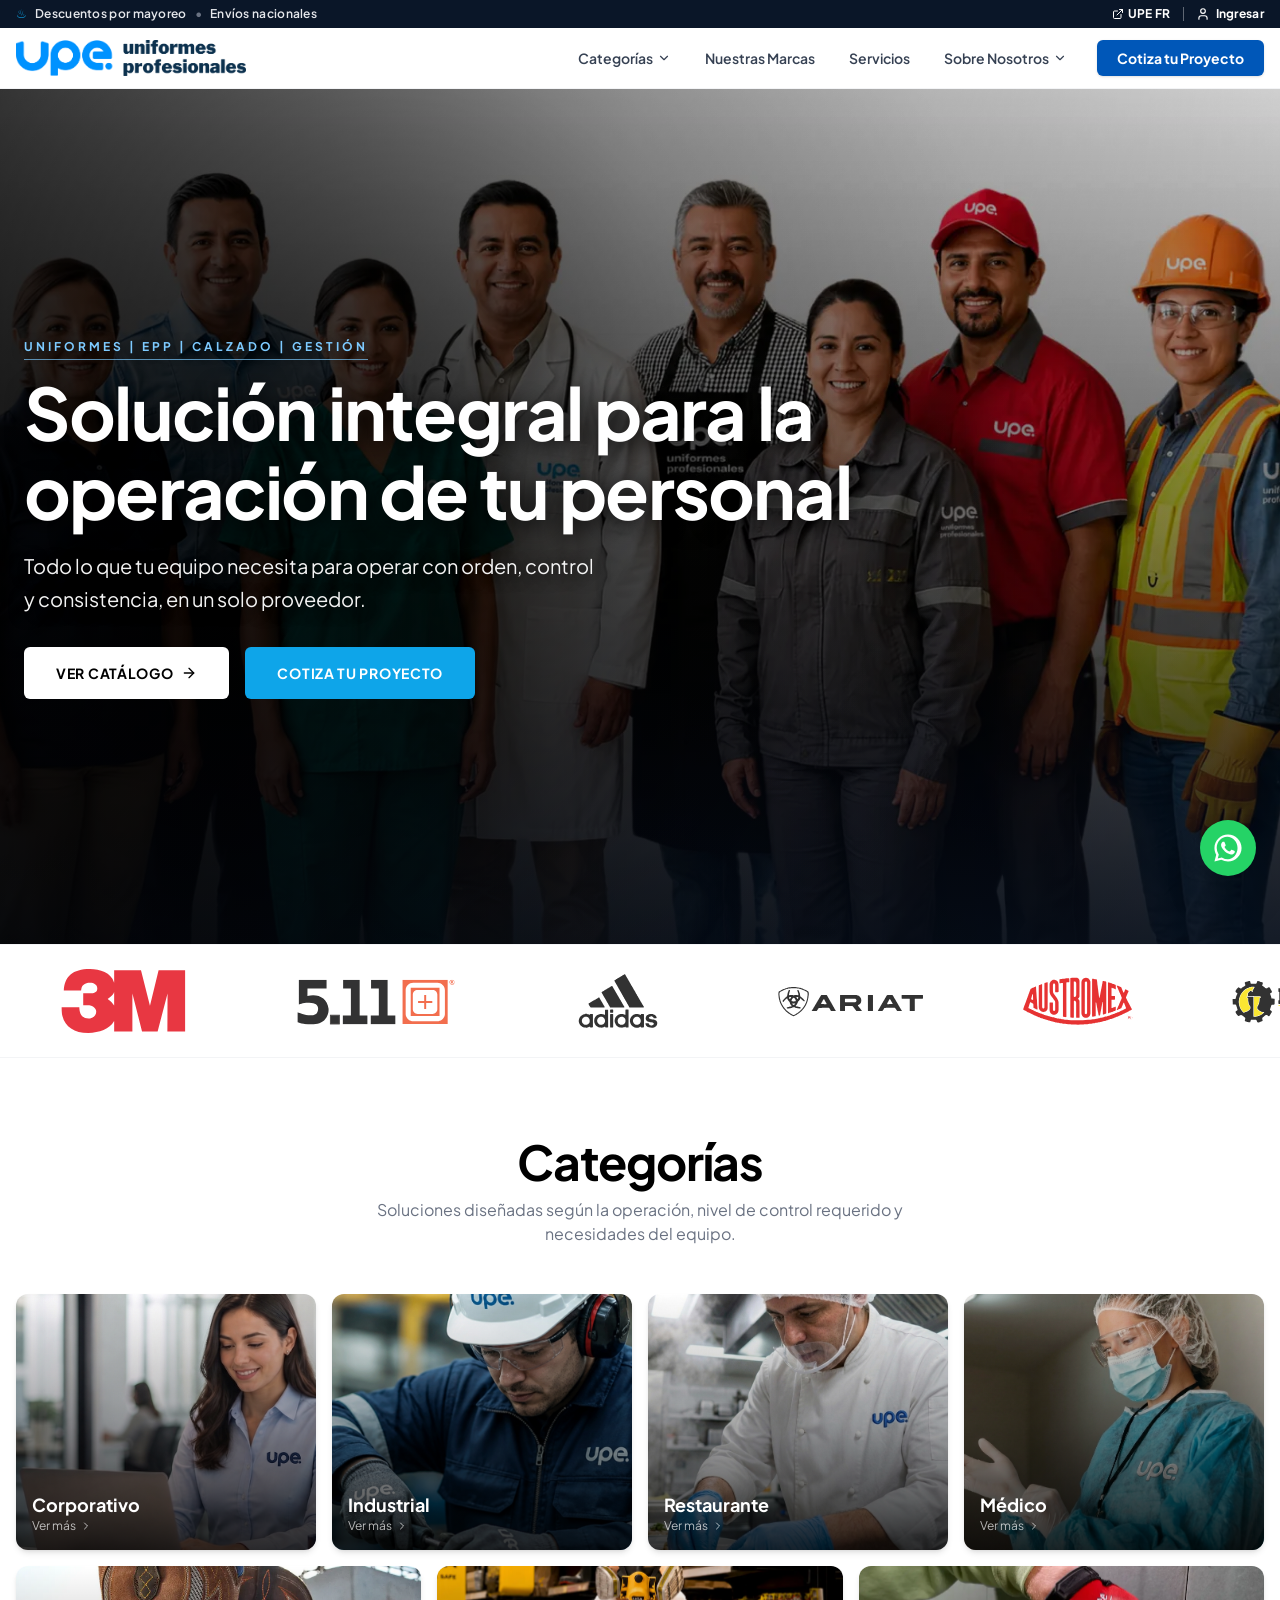
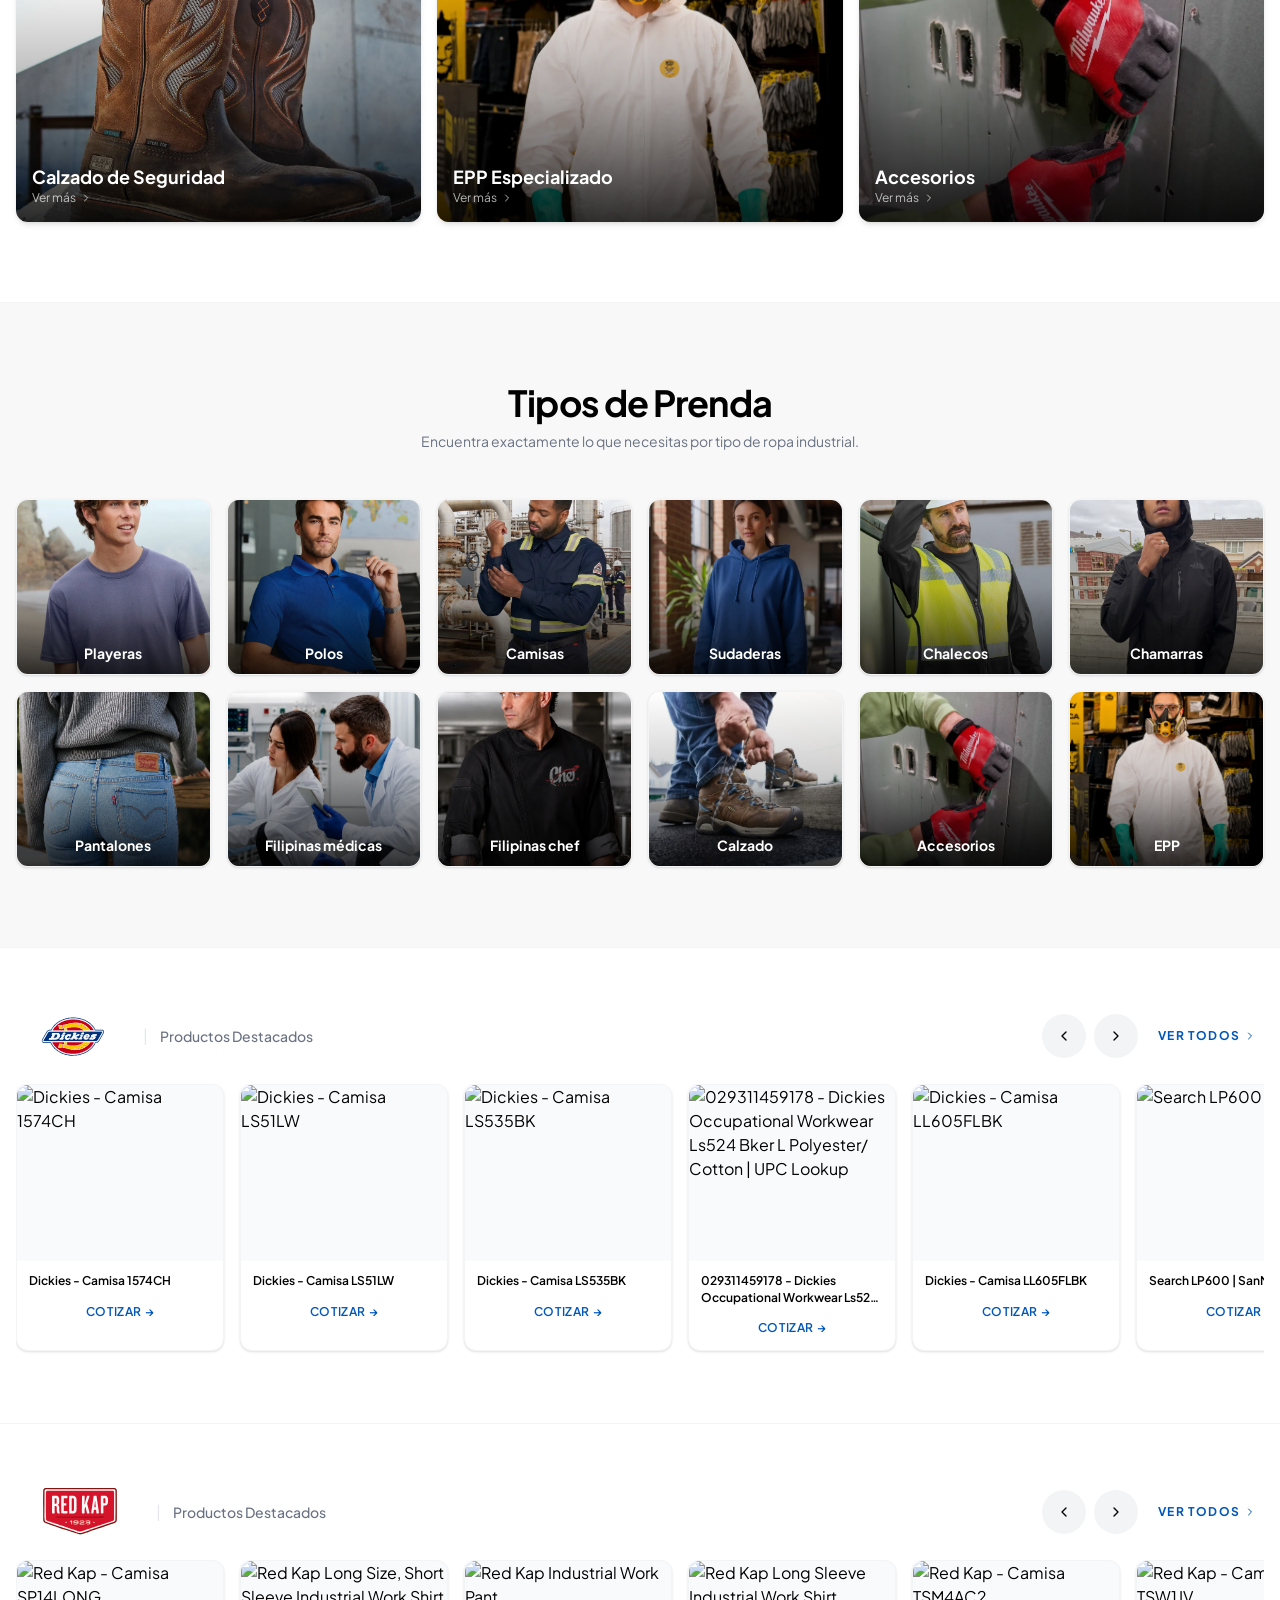
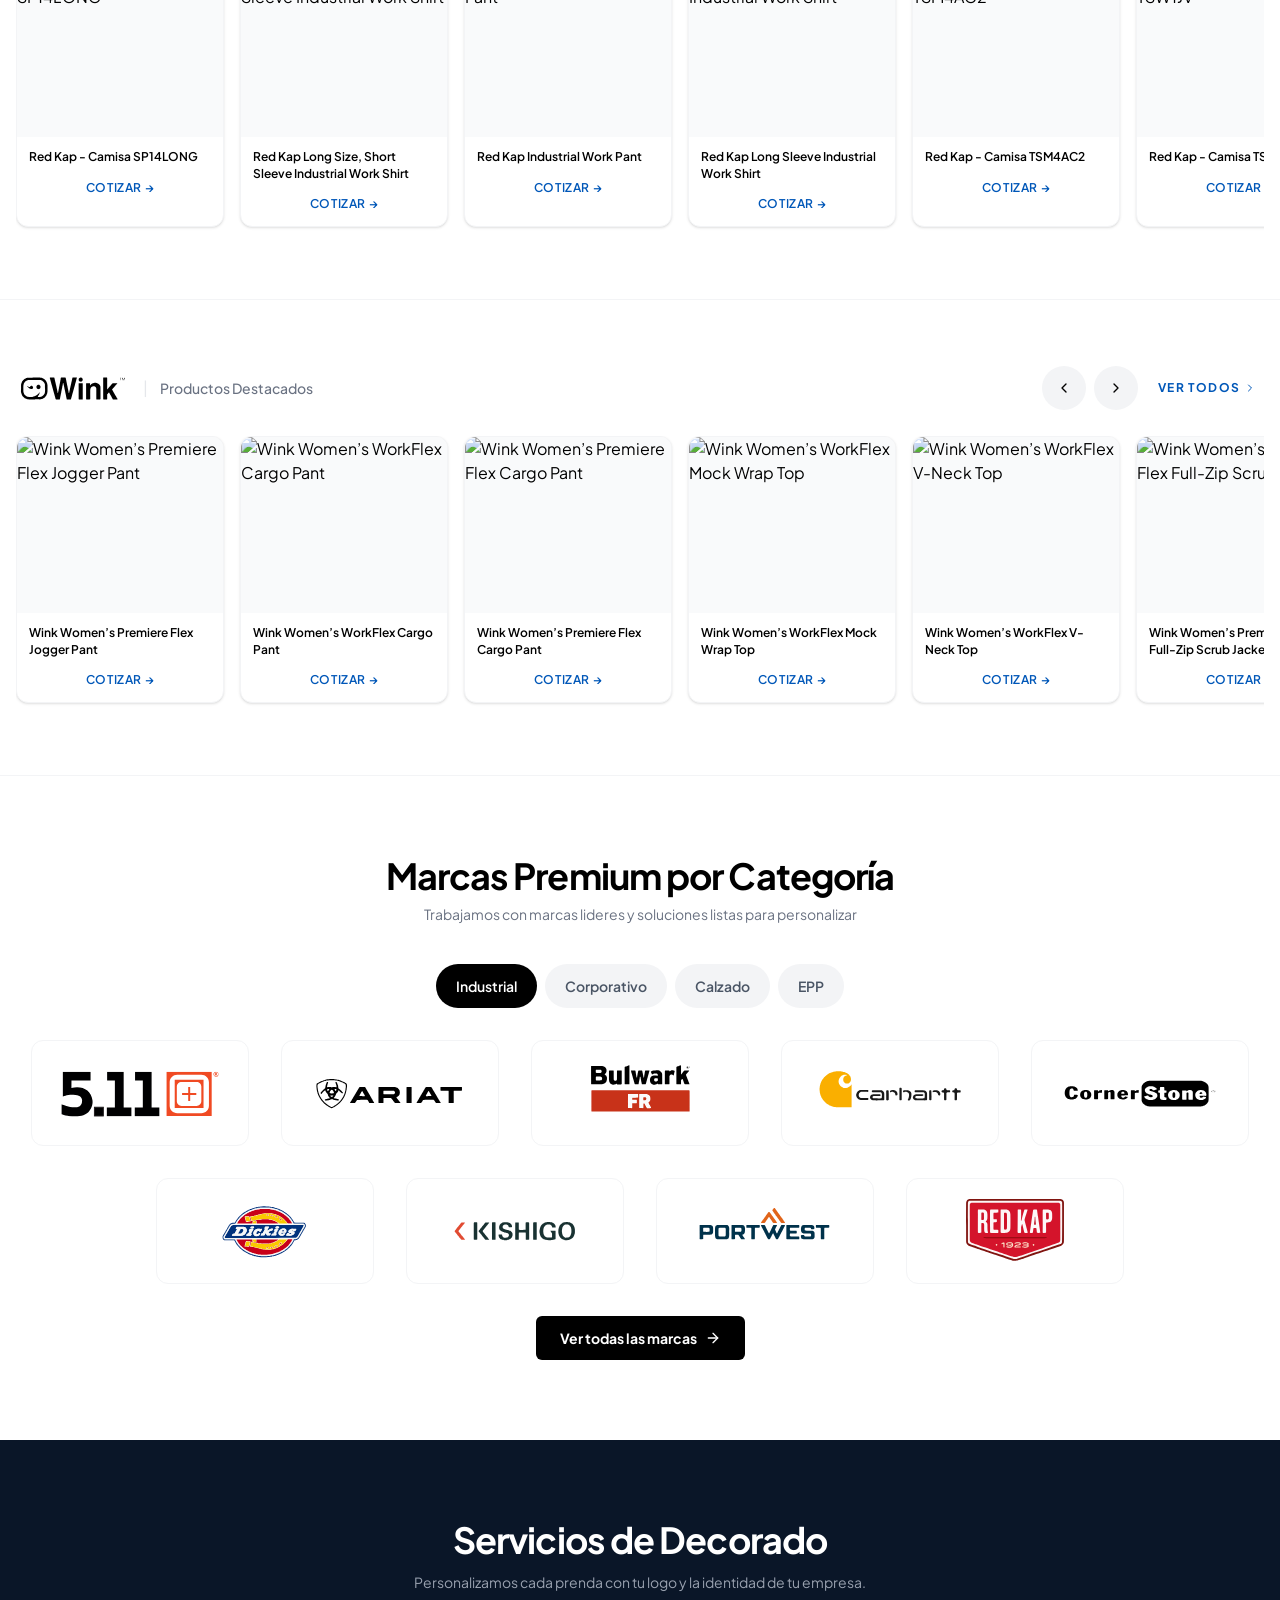
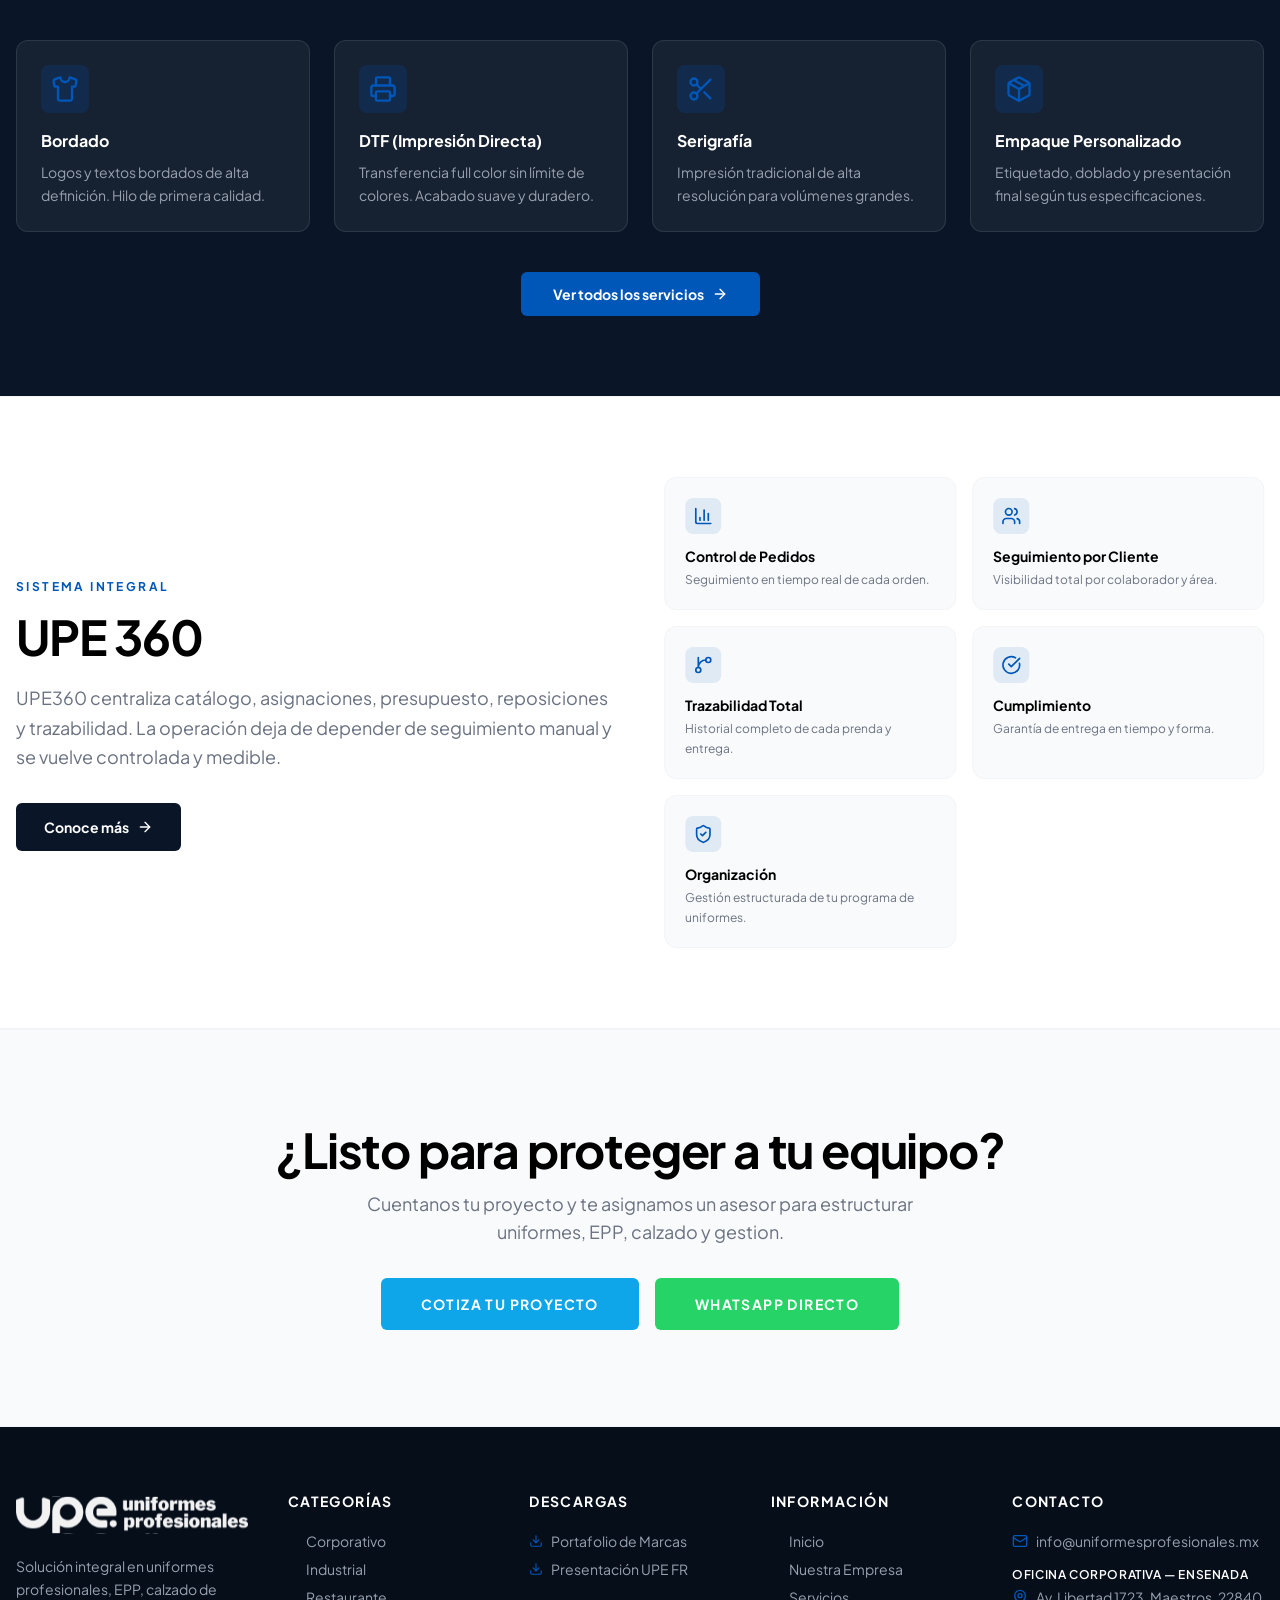
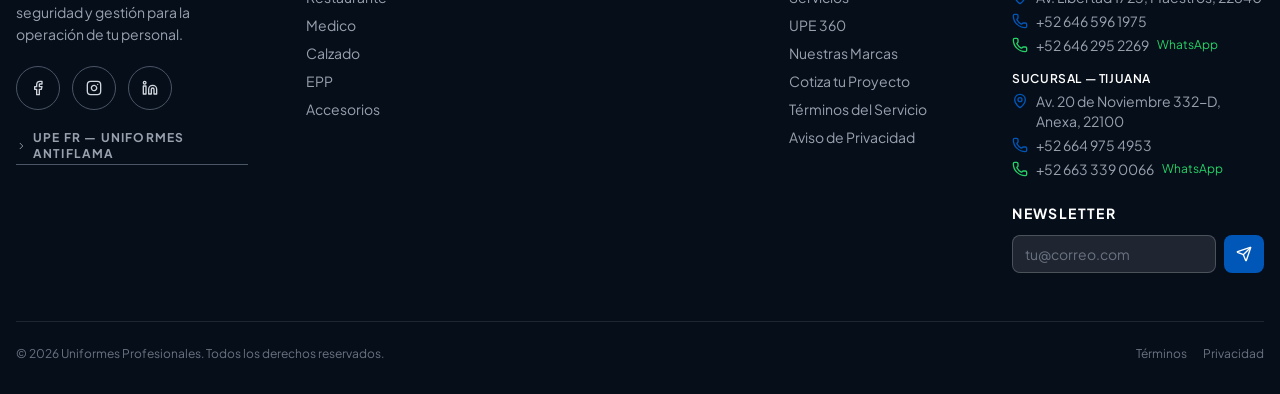
==== commit b514ac4e: "Fix Tipos de Prenda category images for Camisas and Chalecos Move CAMISA FR.jpg and CHALECO.jpg from" ====
--- a/index.html
+++ b/index.html
@@ -106,7 +106,7 @@
   <link rel="preconnect" href="https://fonts.googleapis.com">
   <link rel="preconnect" href="https://fonts.gstatic.com" crossorigin>
   <link href="https://fonts.googleapis.com/css2?family=Plus+Jakarta+Sans:ital,wght@0,200..800;1,200..800&display=swap" rel="stylesheet">
-  <script type="module" crossorigin src="./assets/index-z1lkg44N.js"></script>
+  <script type="module" crossorigin src="./assets/index-BFt4SMnz.js"></script>
   <link rel="stylesheet" crossorigin href="./assets/index-CFqhk69o.css">
 </head>
 
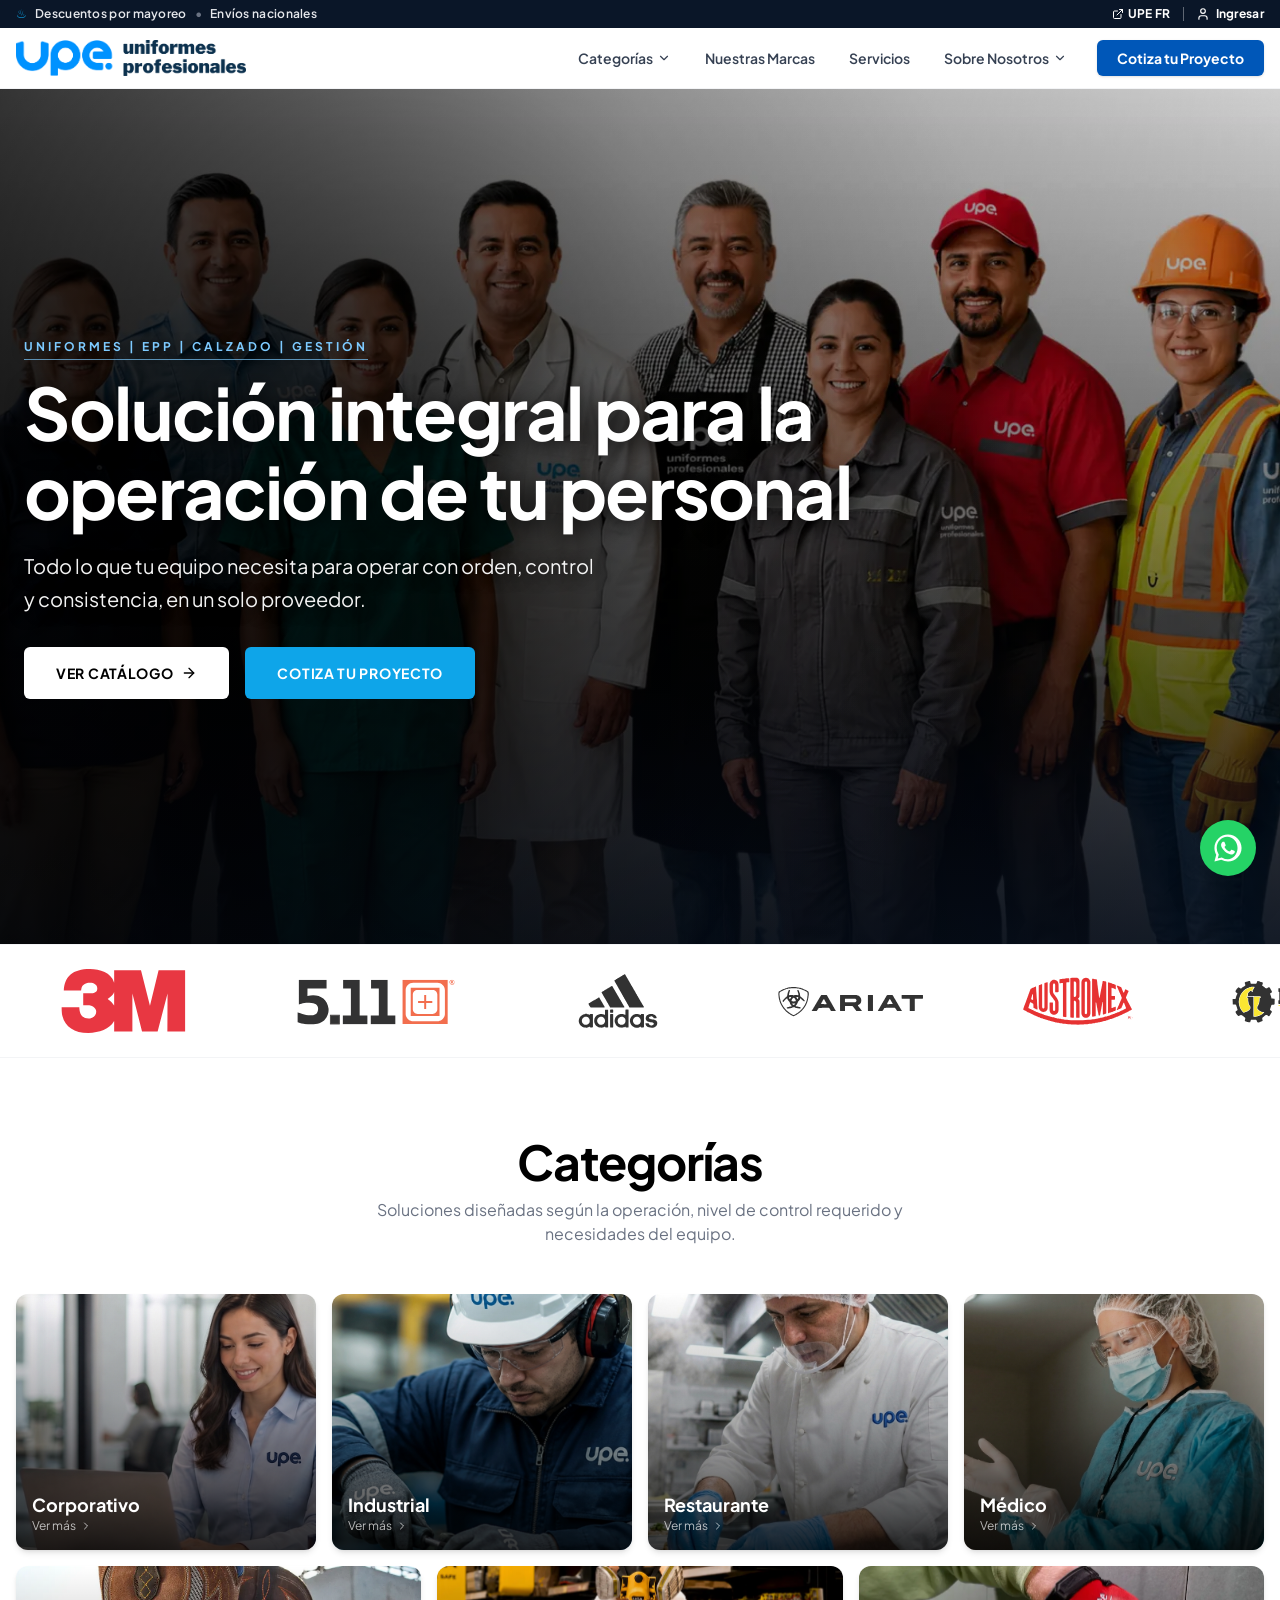
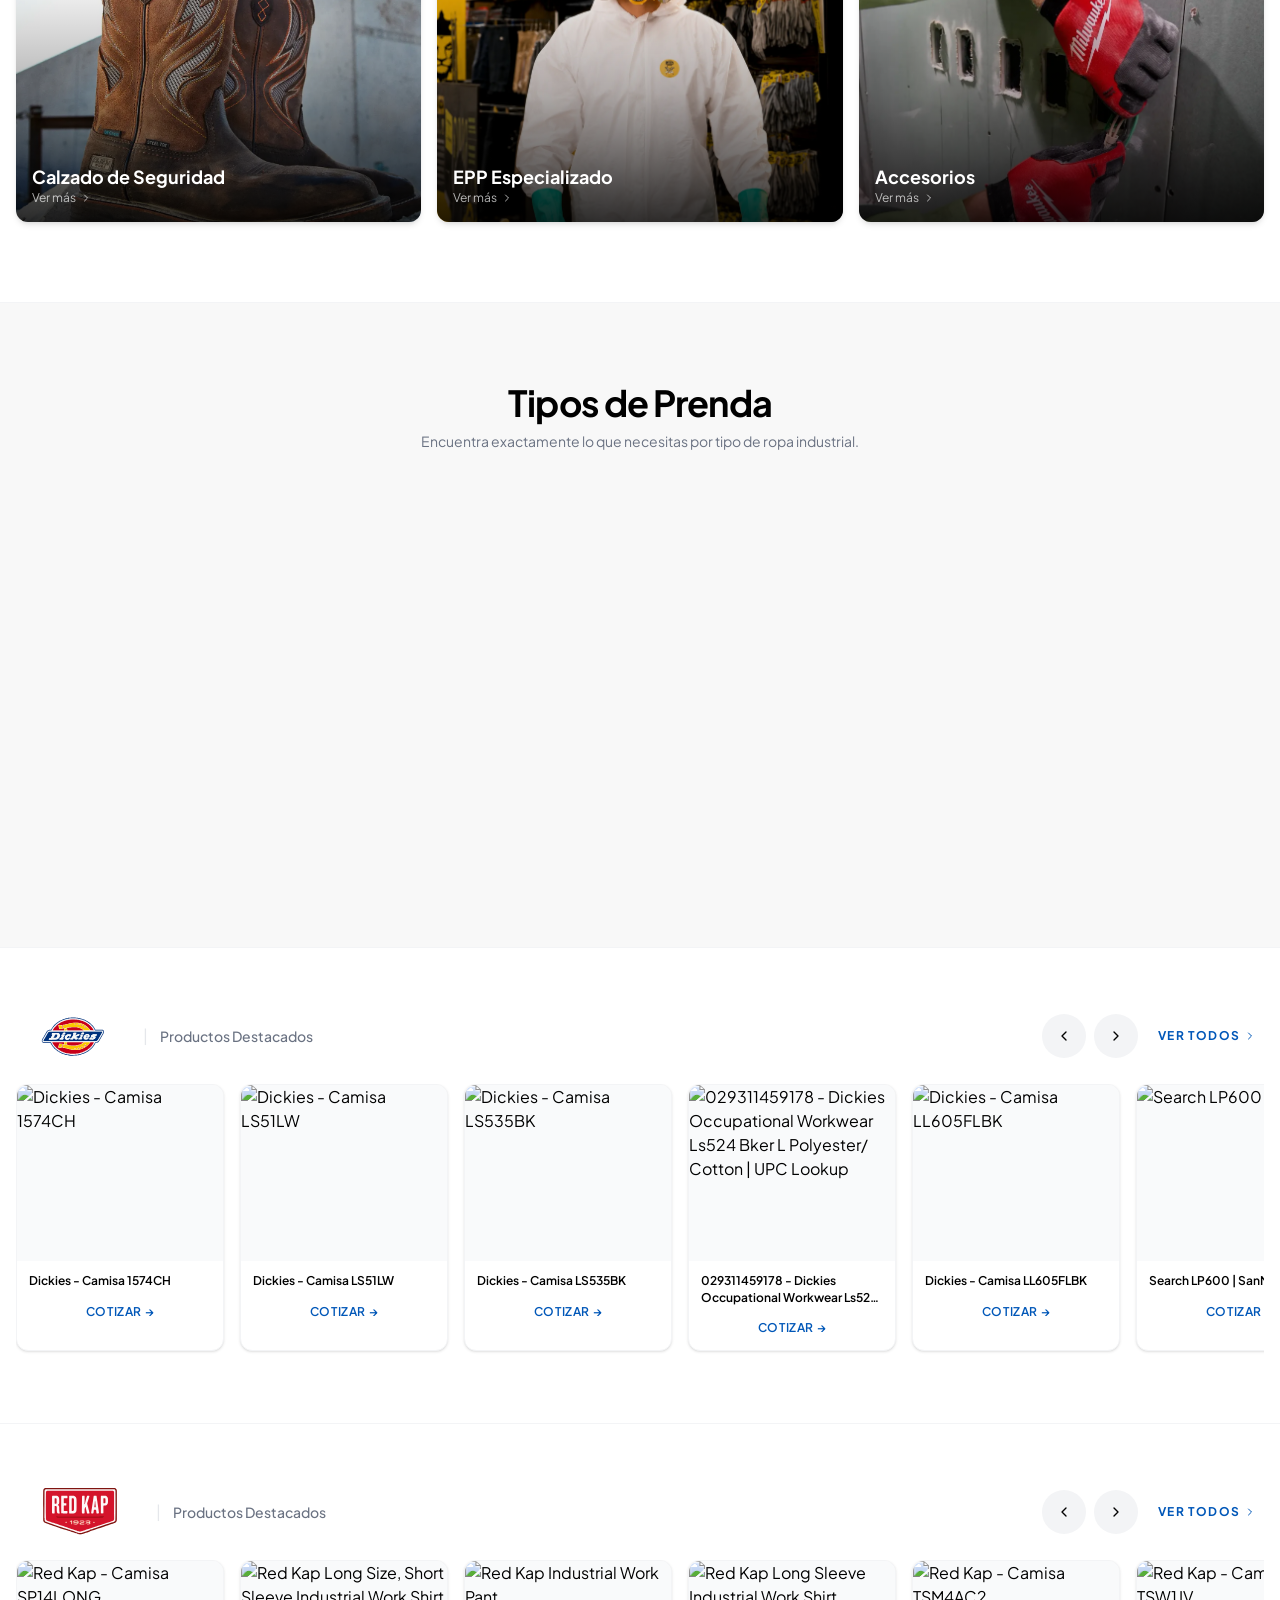
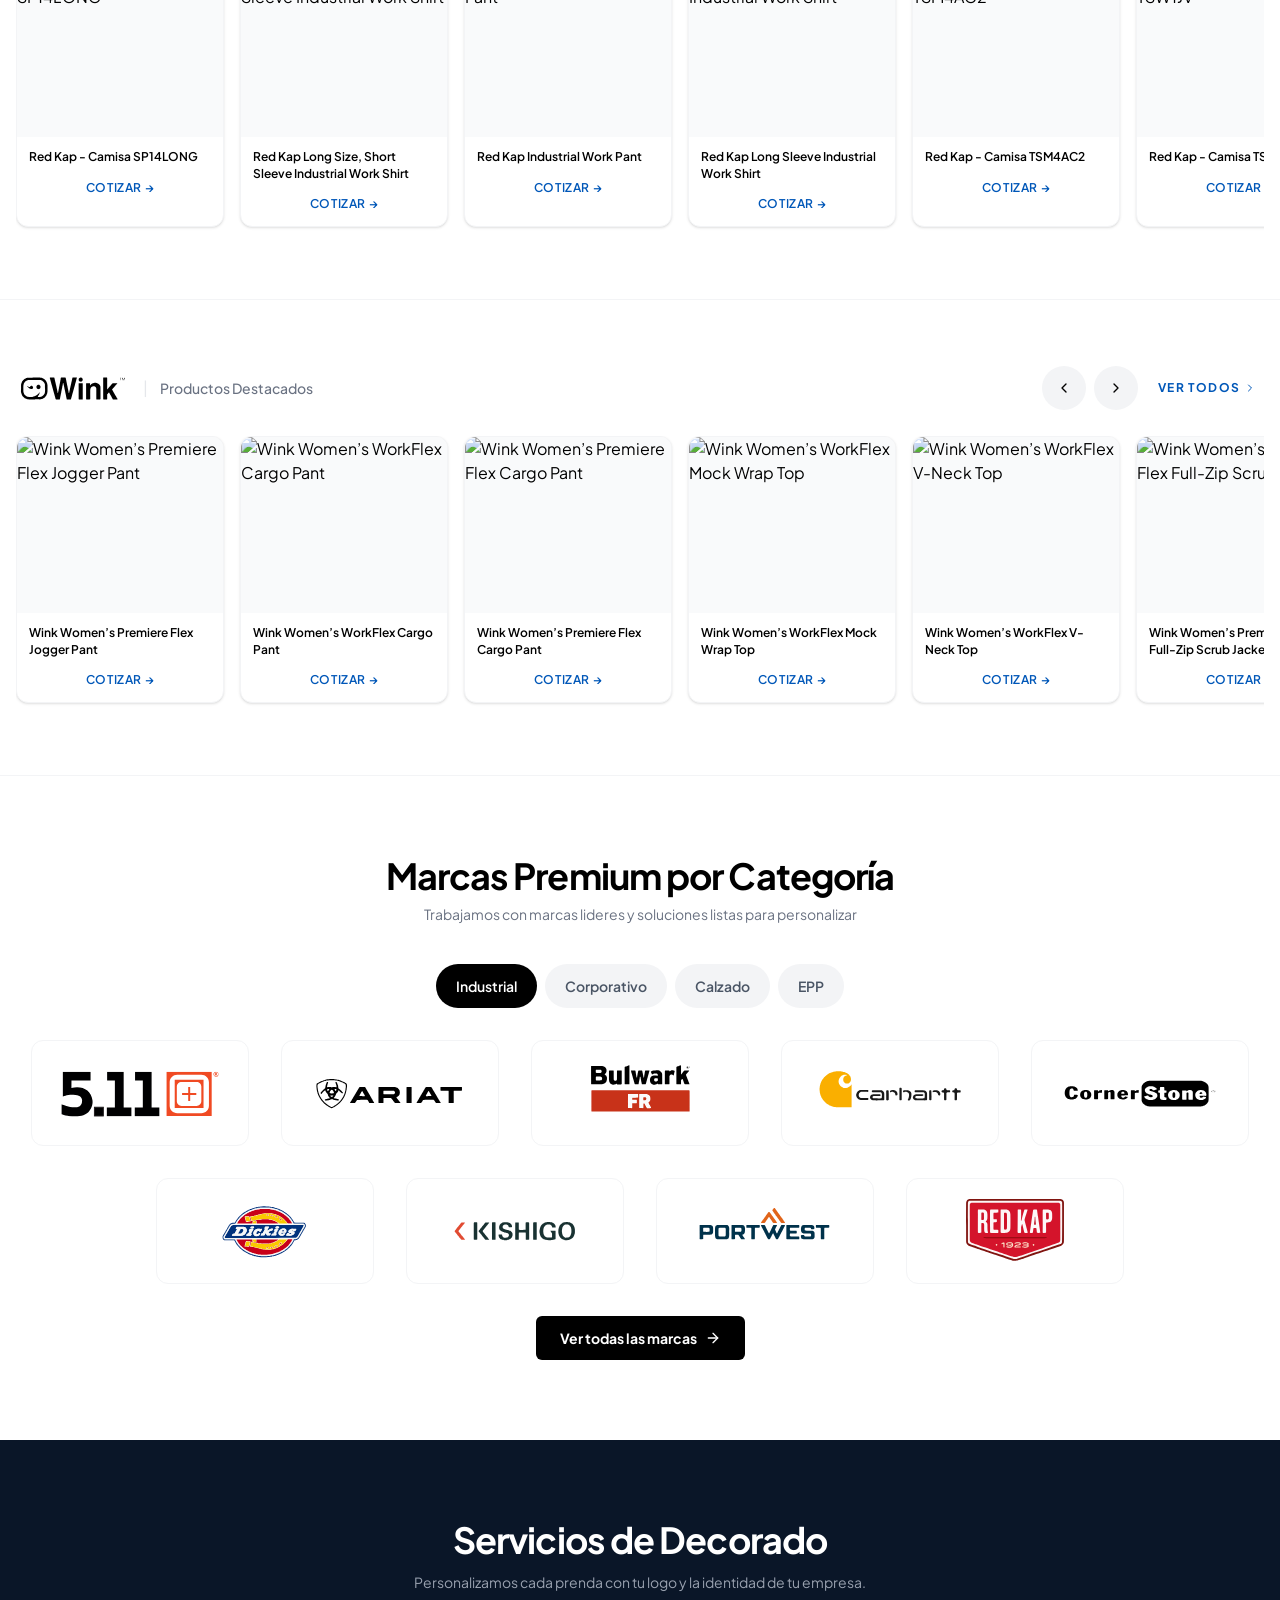
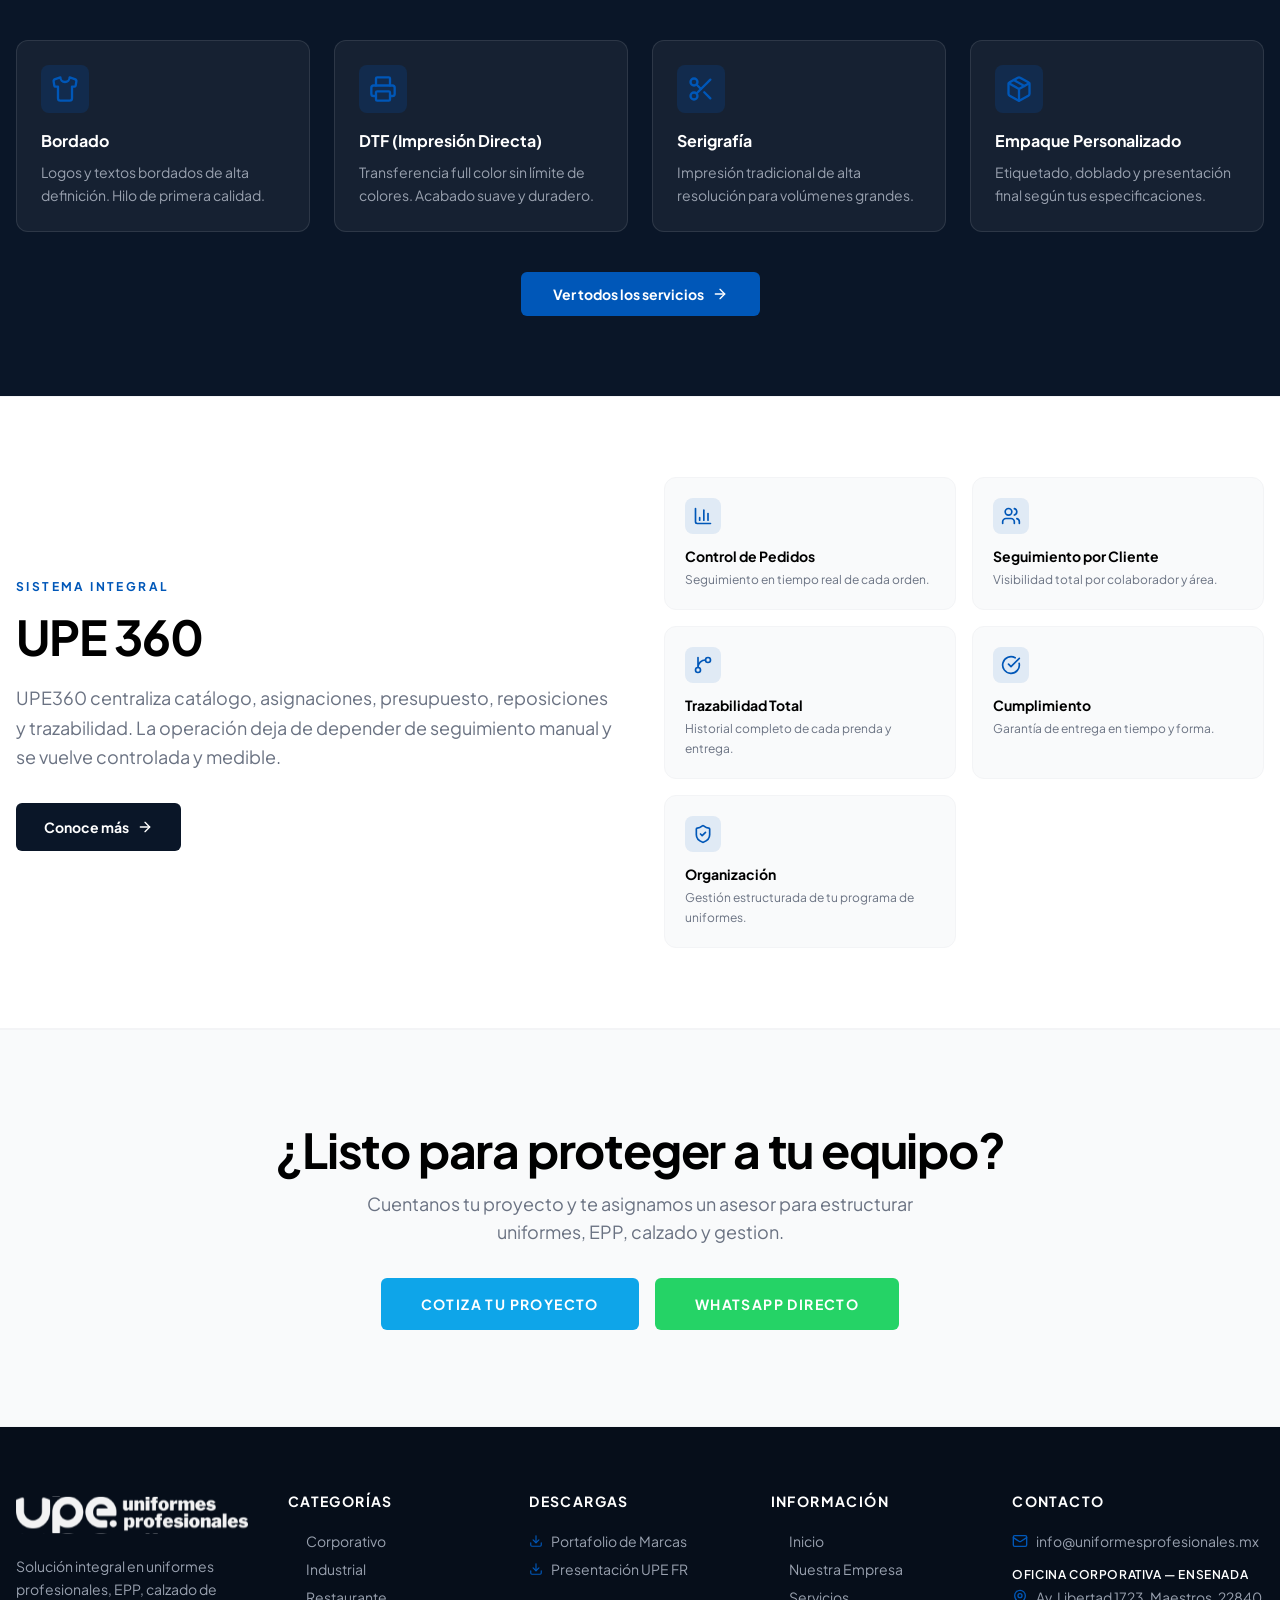
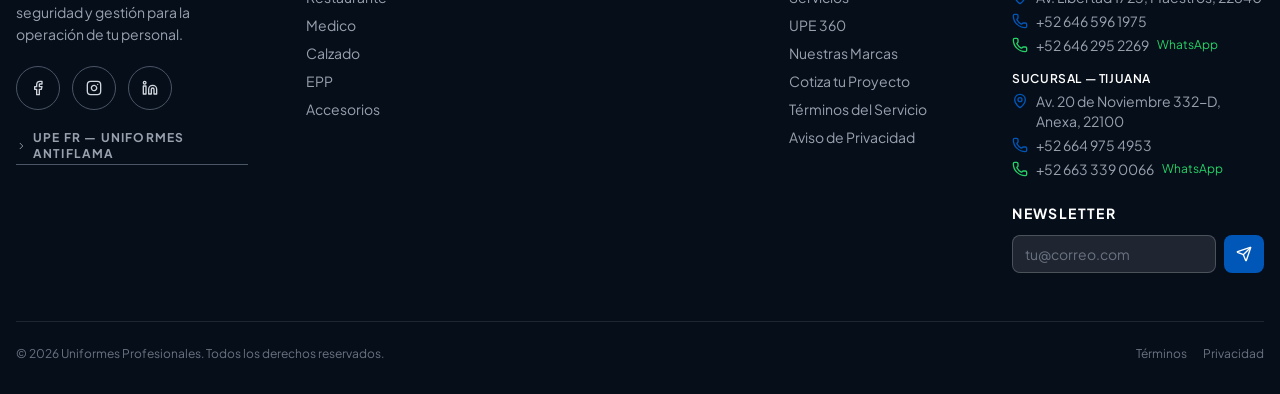
==== commit 261c5a51: "Update Tipos de Prenda category images (Camisas, Chalecos, Filipinas médicas) Replace category image" ====
--- a/index.html
+++ b/index.html
@@ -106,7 +106,7 @@
   <link rel="preconnect" href="https://fonts.googleapis.com">
   <link rel="preconnect" href="https://fonts.gstatic.com" crossorigin>
   <link href="https://fonts.googleapis.com/css2?family=Plus+Jakarta+Sans:ital,wght@0,200..800;1,200..800&display=swap" rel="stylesheet">
-  <script type="module" crossorigin src="./assets/index-BFt4SMnz.js"></script>
+  <script type="module" crossorigin src="./assets/index-gncUuMnH.js"></script>
   <link rel="stylesheet" crossorigin href="./assets/index-CFqhk69o.css">
 </head>
 
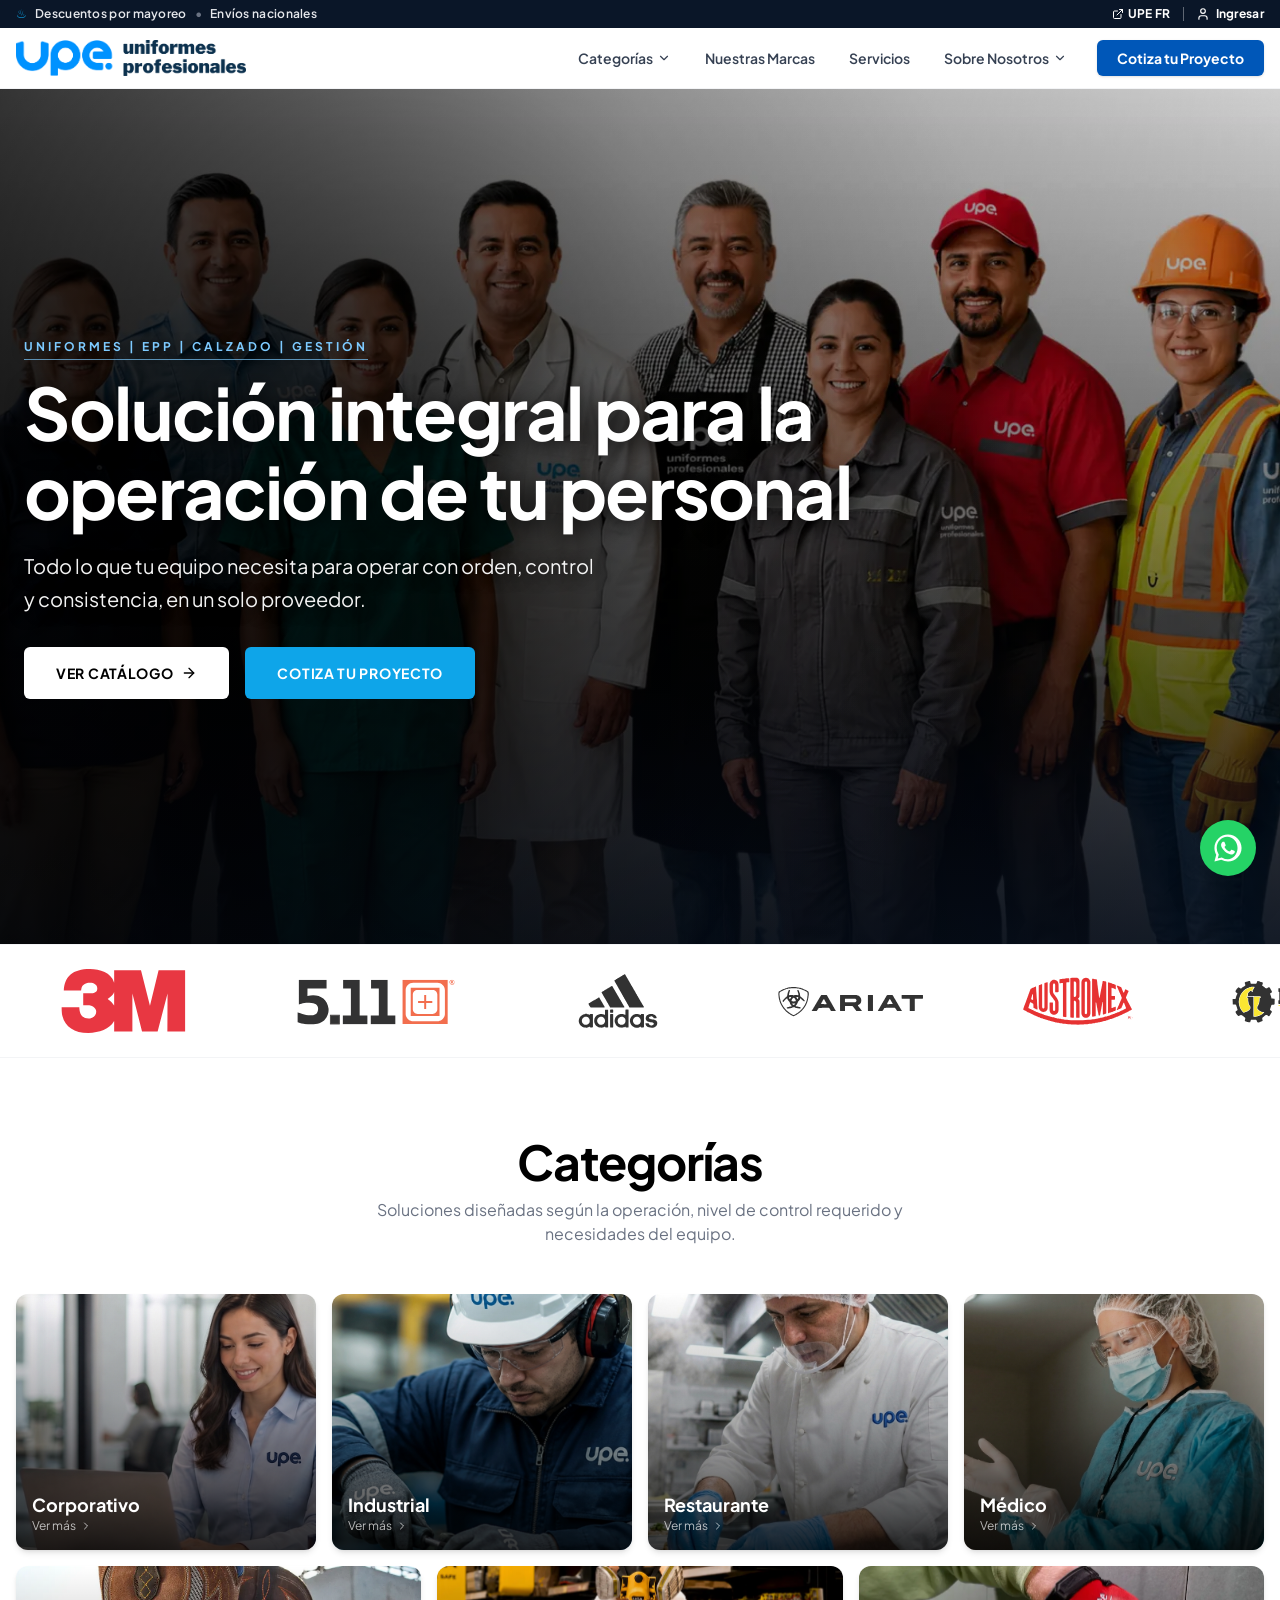
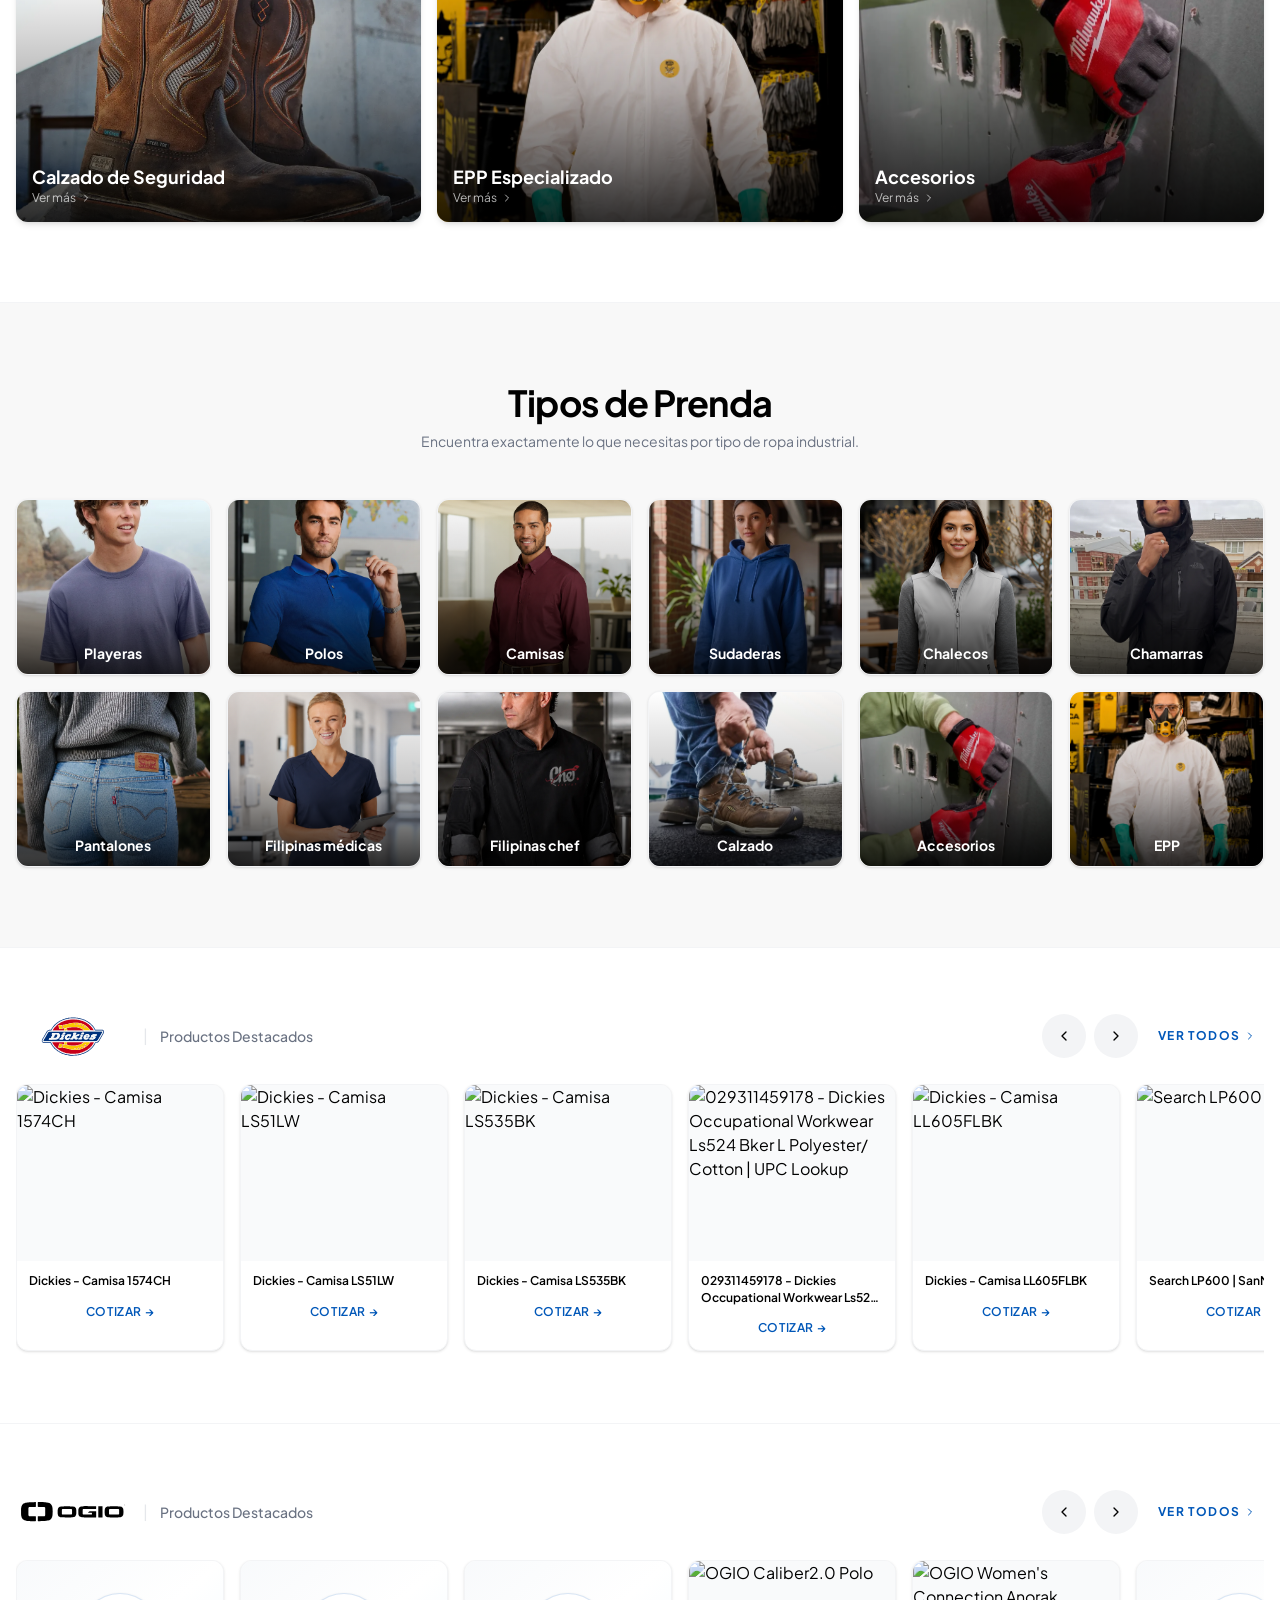
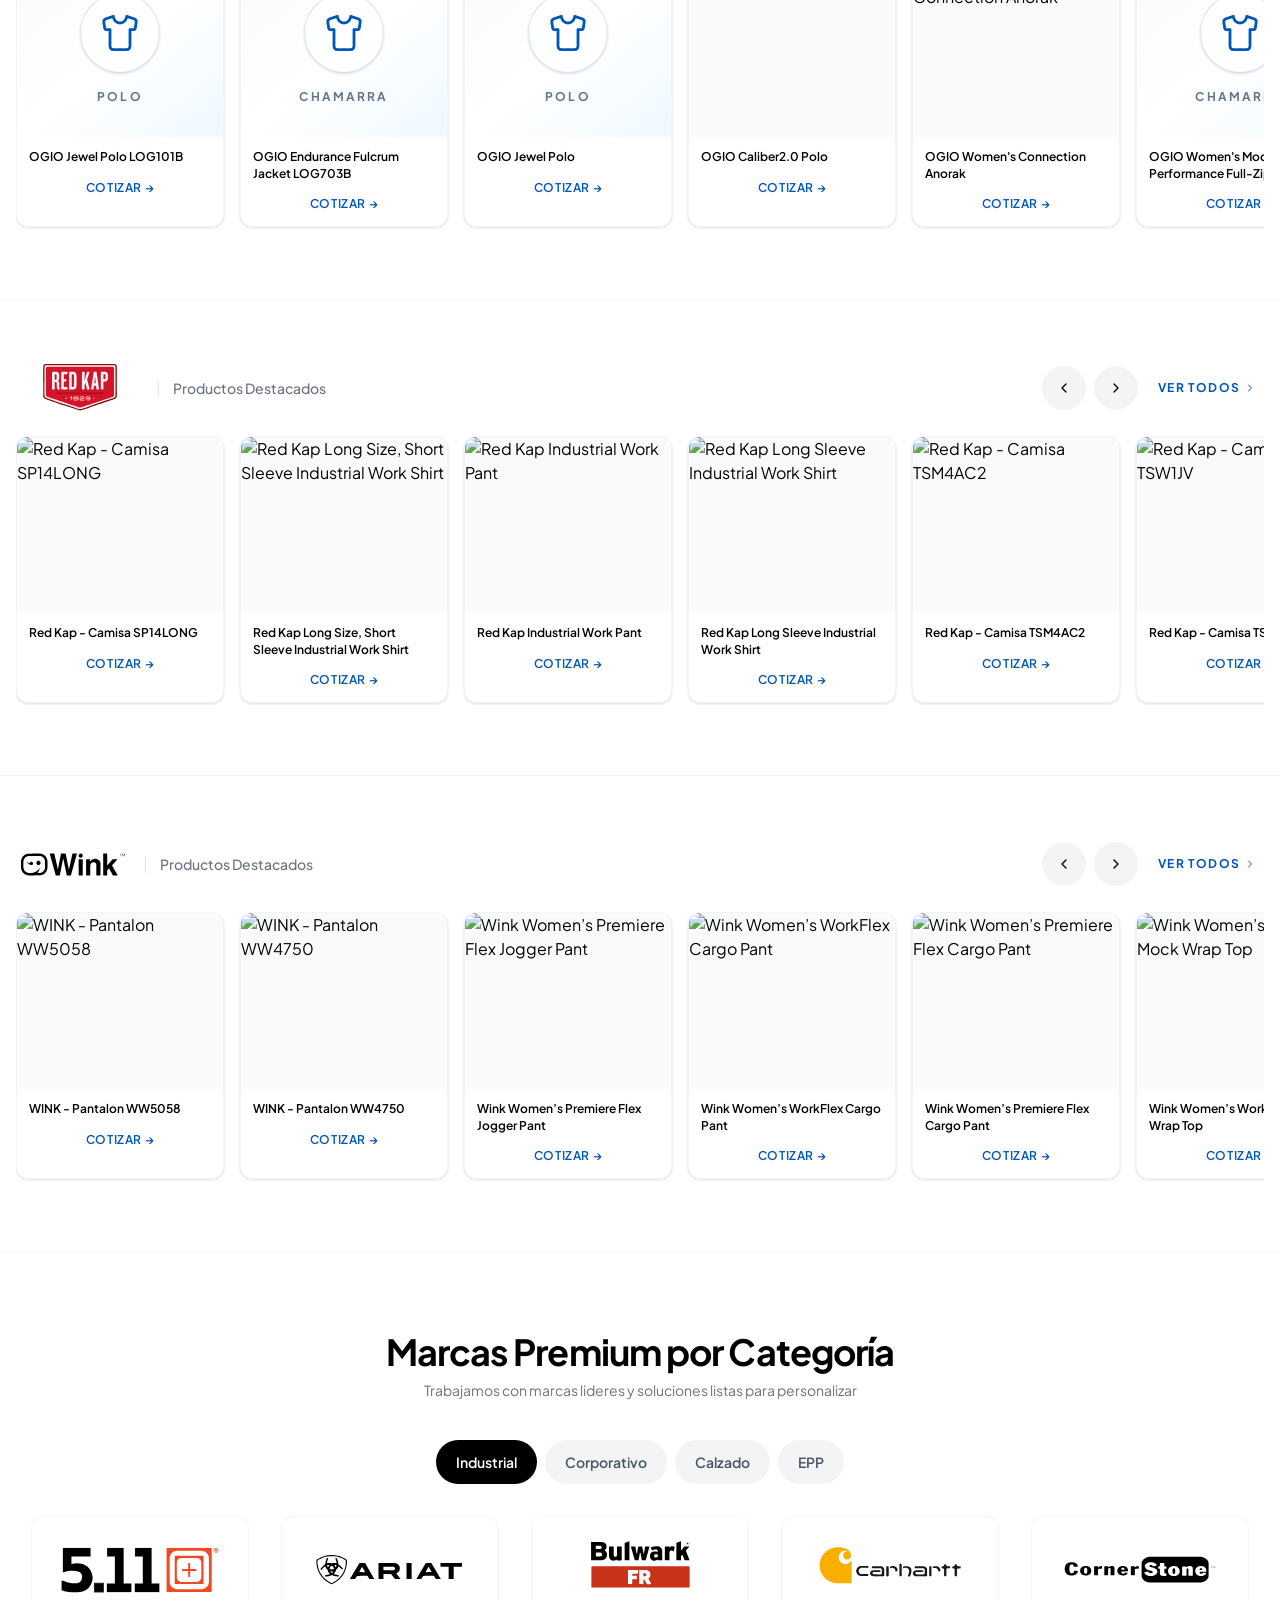
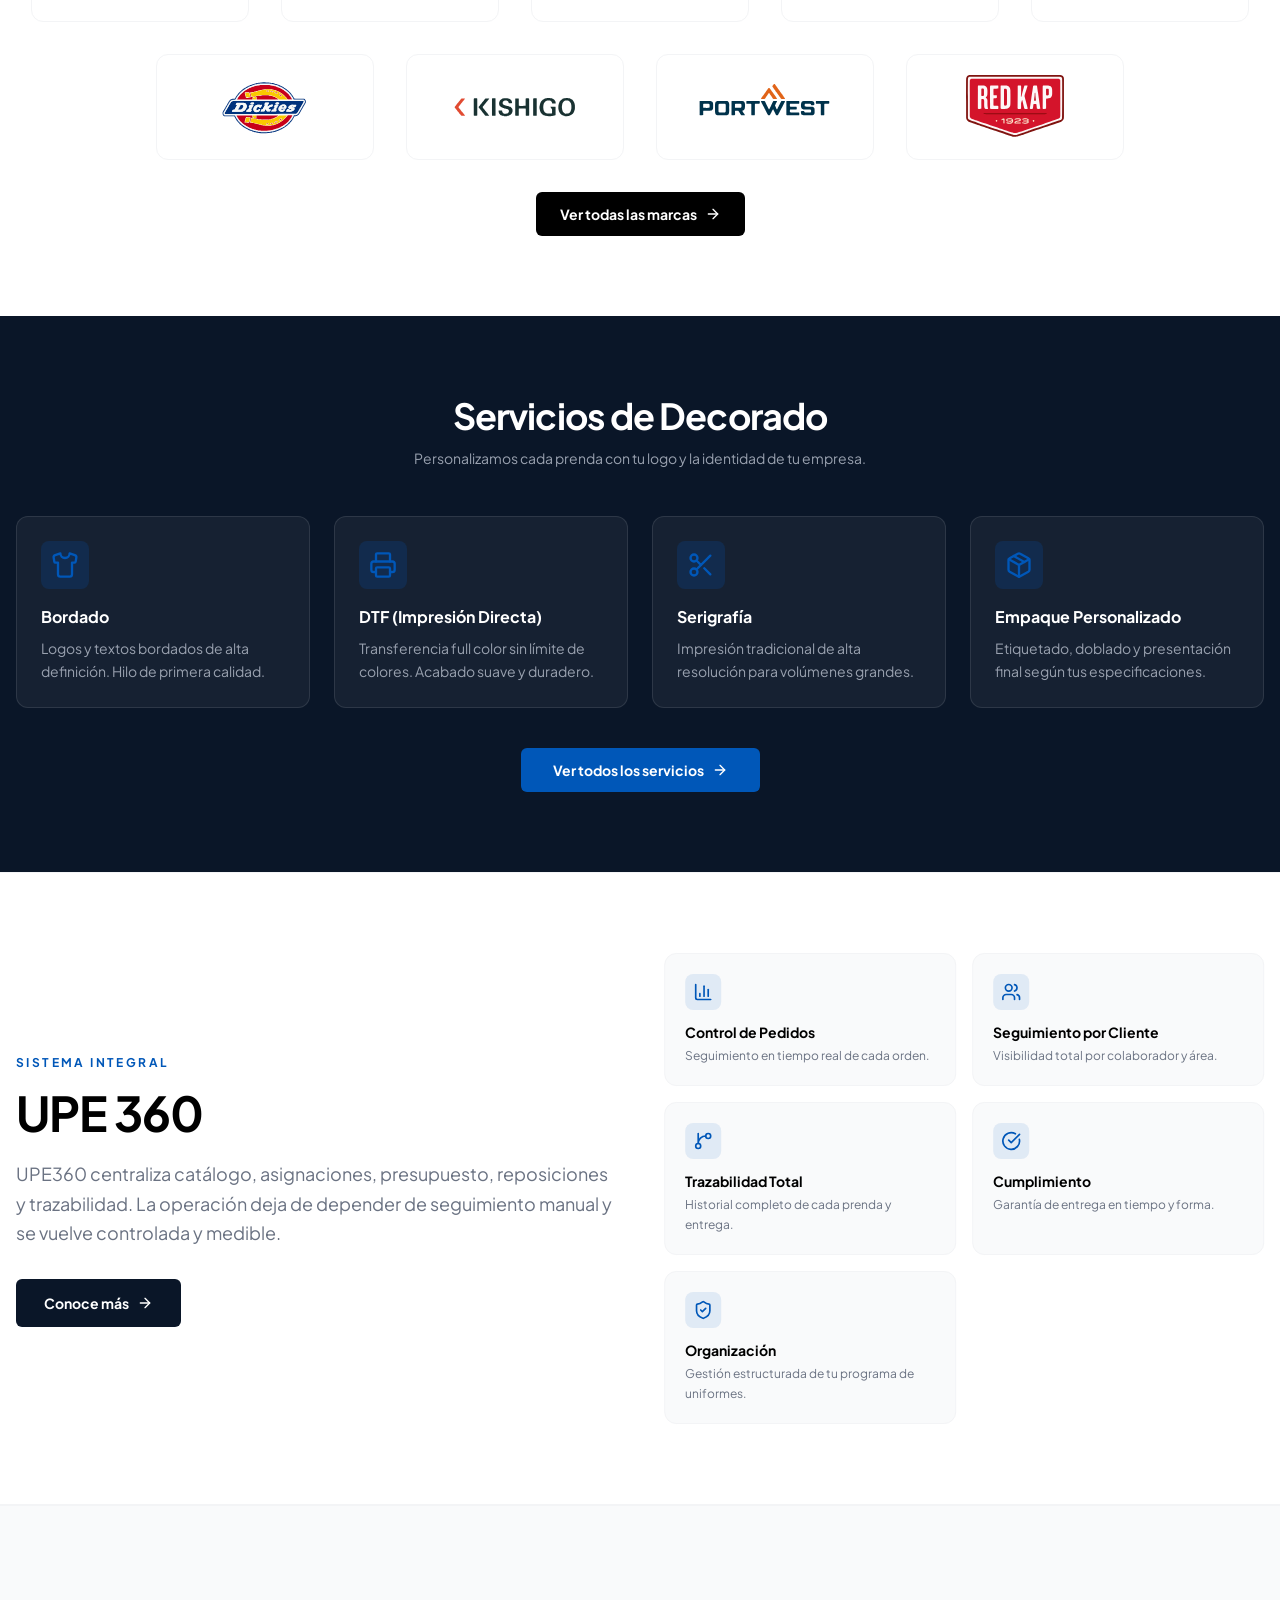
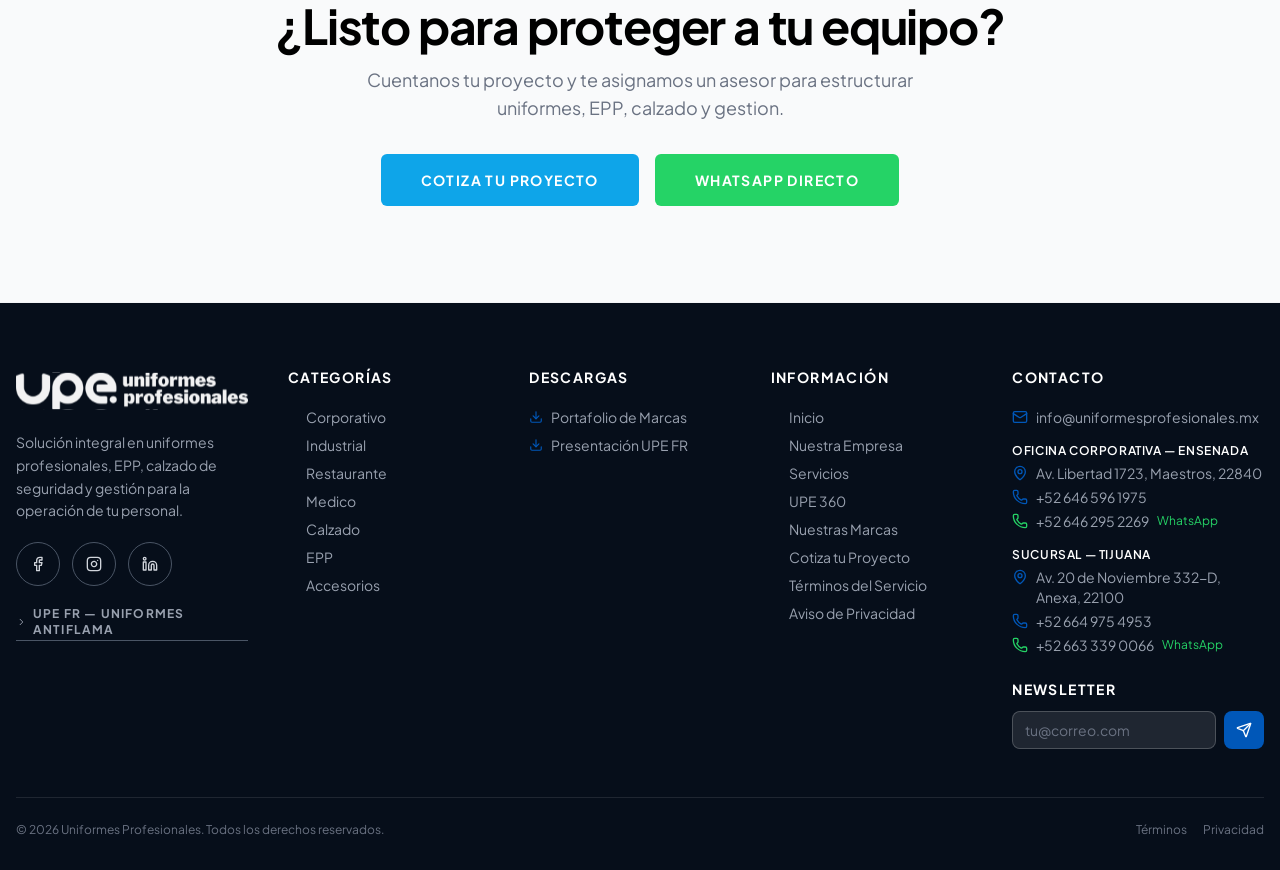
==== commit e81854e6: "Audit fixes: brand normalization, placeholder detection, home carousel filter - Extend BRAND_NORMALI" ====
--- a/index.html
+++ b/index.html
@@ -106,7 +106,7 @@
   <link rel="preconnect" href="https://fonts.googleapis.com">
   <link rel="preconnect" href="https://fonts.gstatic.com" crossorigin>
   <link href="https://fonts.googleapis.com/css2?family=Plus+Jakarta+Sans:ital,wght@0,200..800;1,200..800&display=swap" rel="stylesheet">
-  <script type="module" crossorigin src="./assets/index-gncUuMnH.js"></script>
+  <script type="module" crossorigin src="./assets/index-DDz1FUwz.js"></script>
   <link rel="stylesheet" crossorigin href="./assets/index-CFqhk69o.css">
 </head>
 
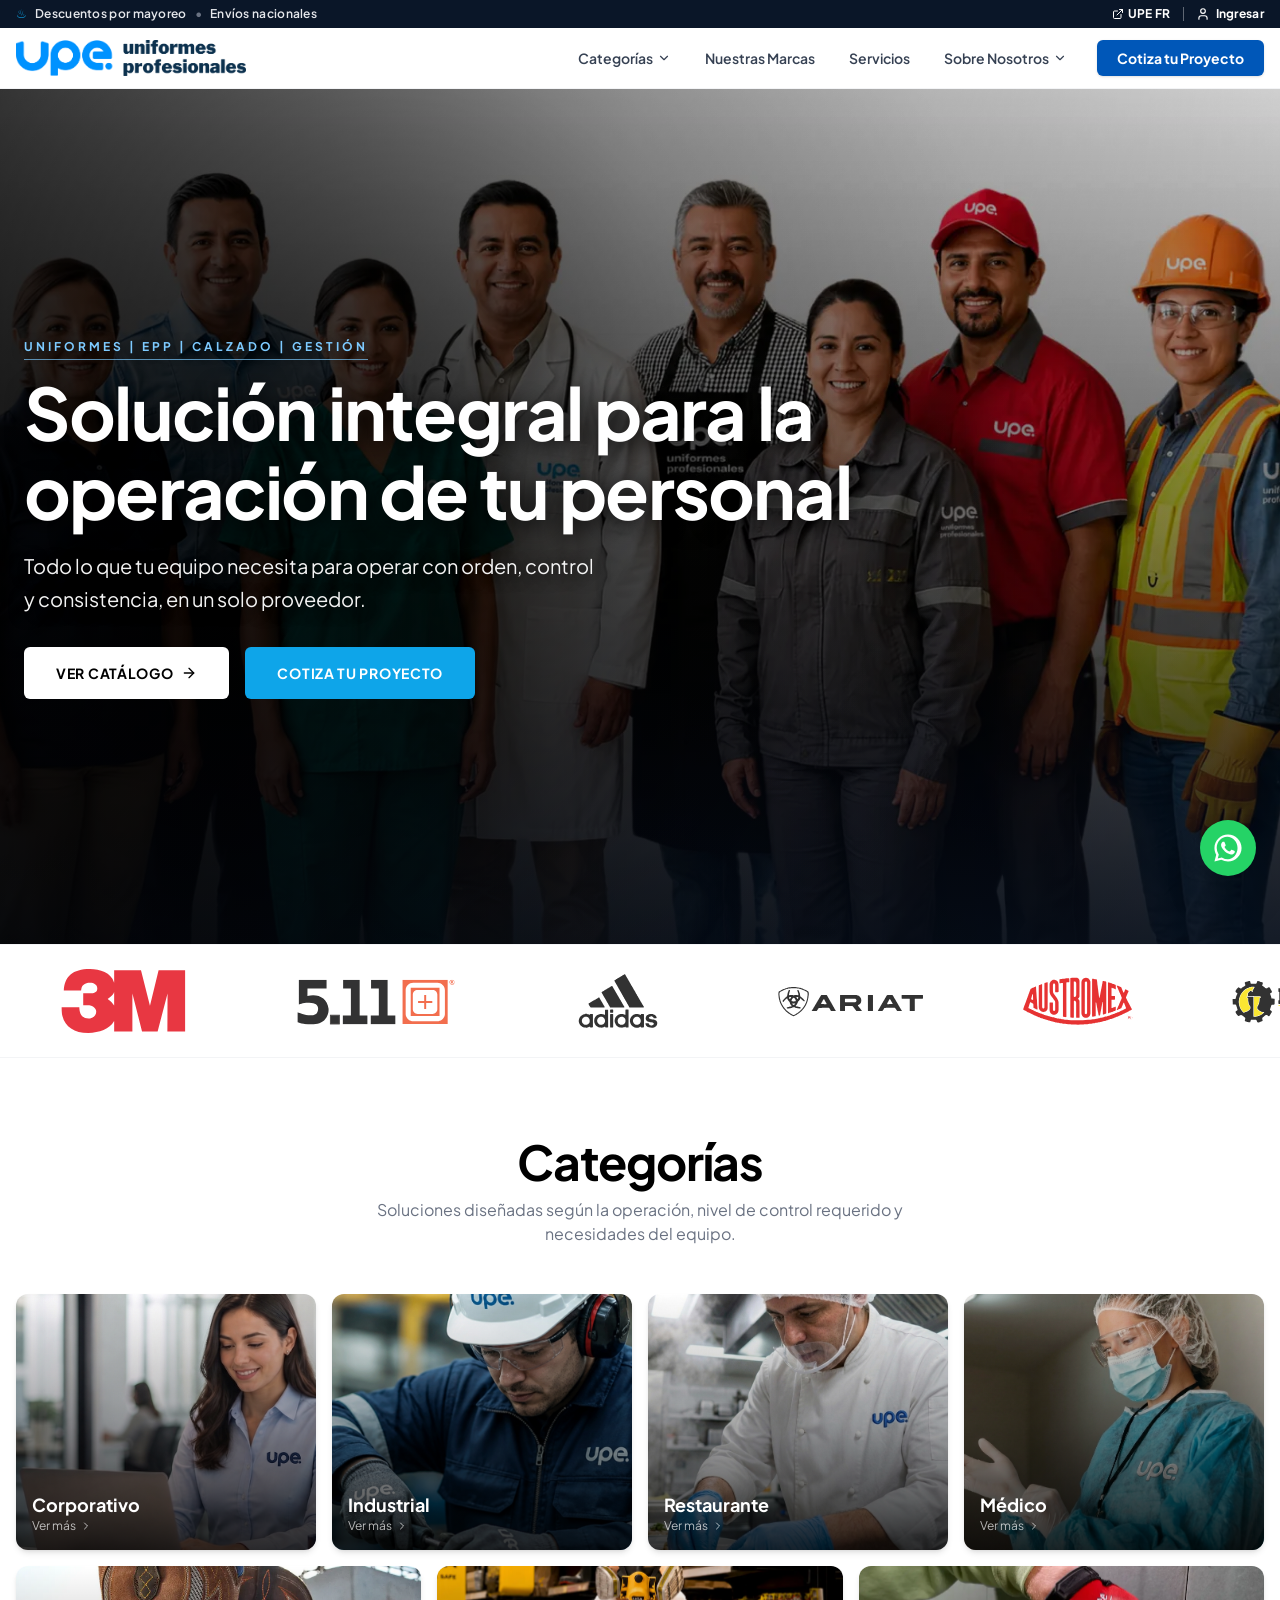
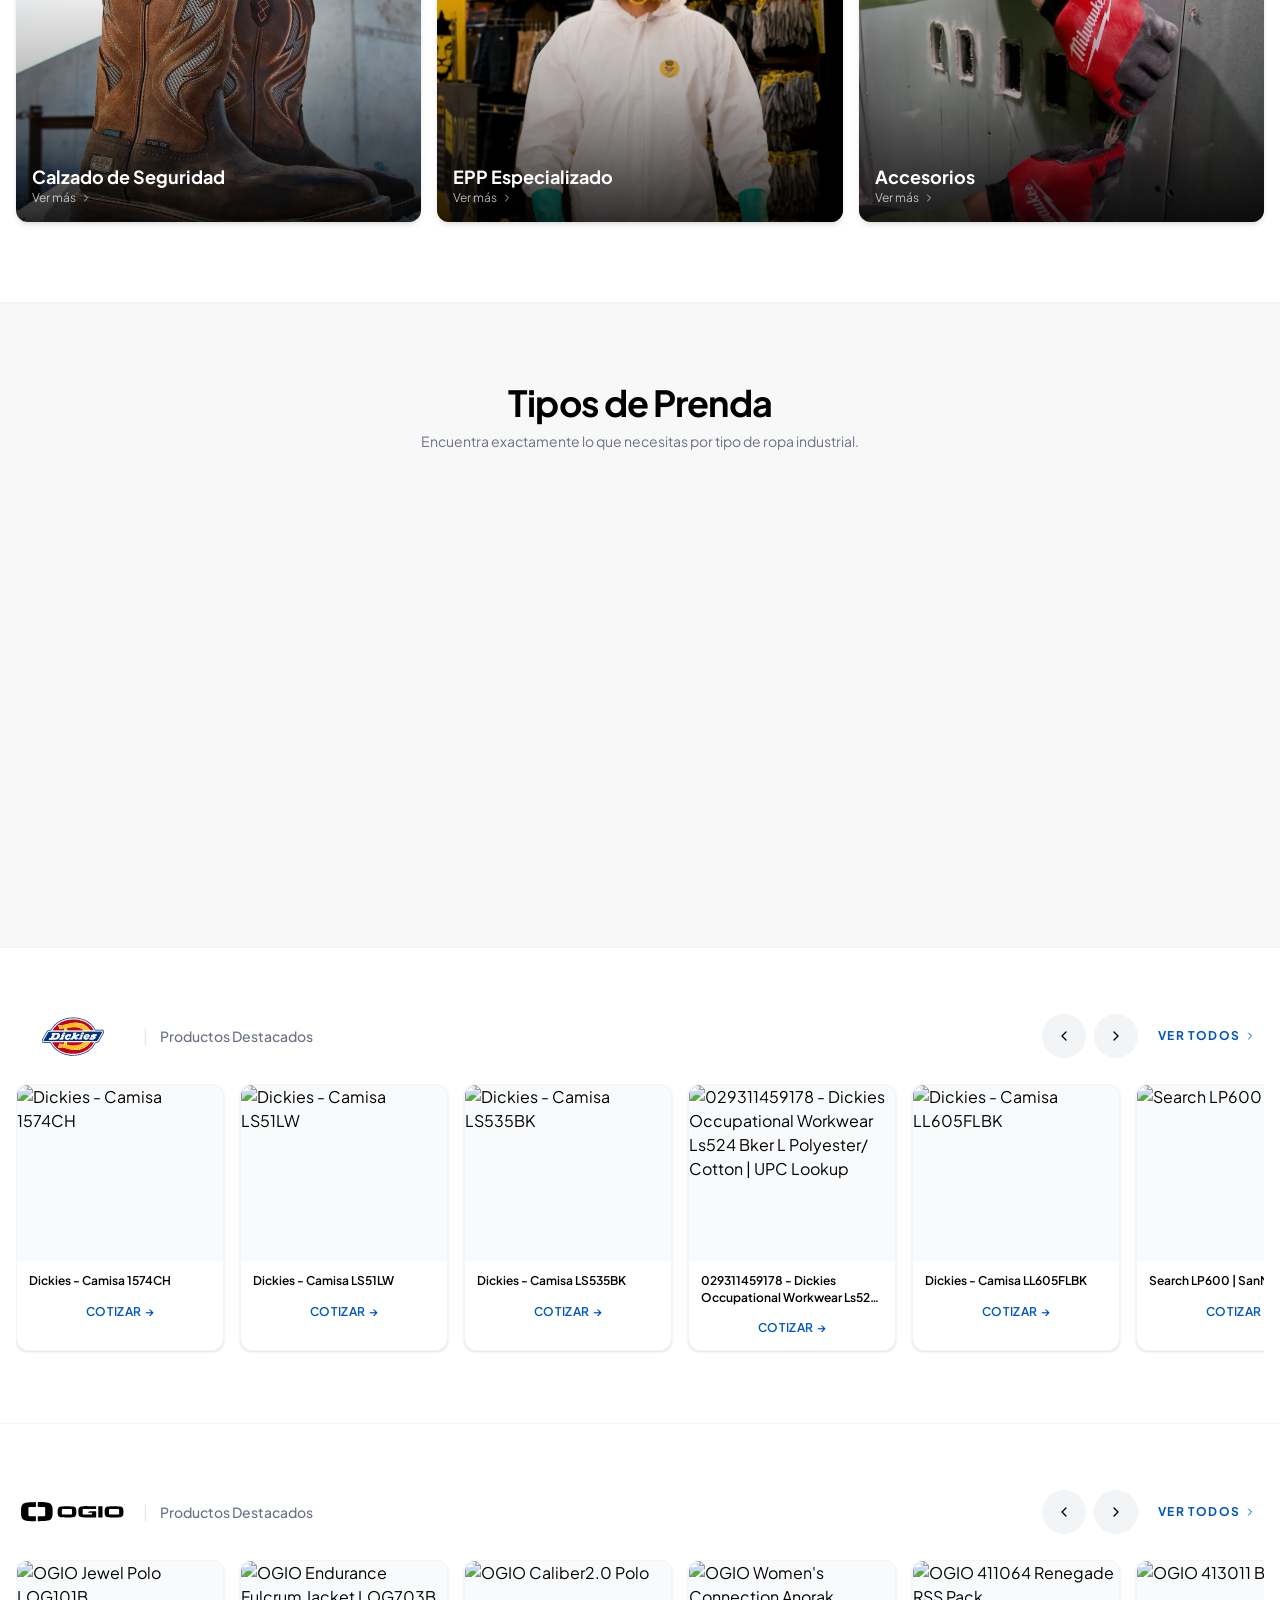
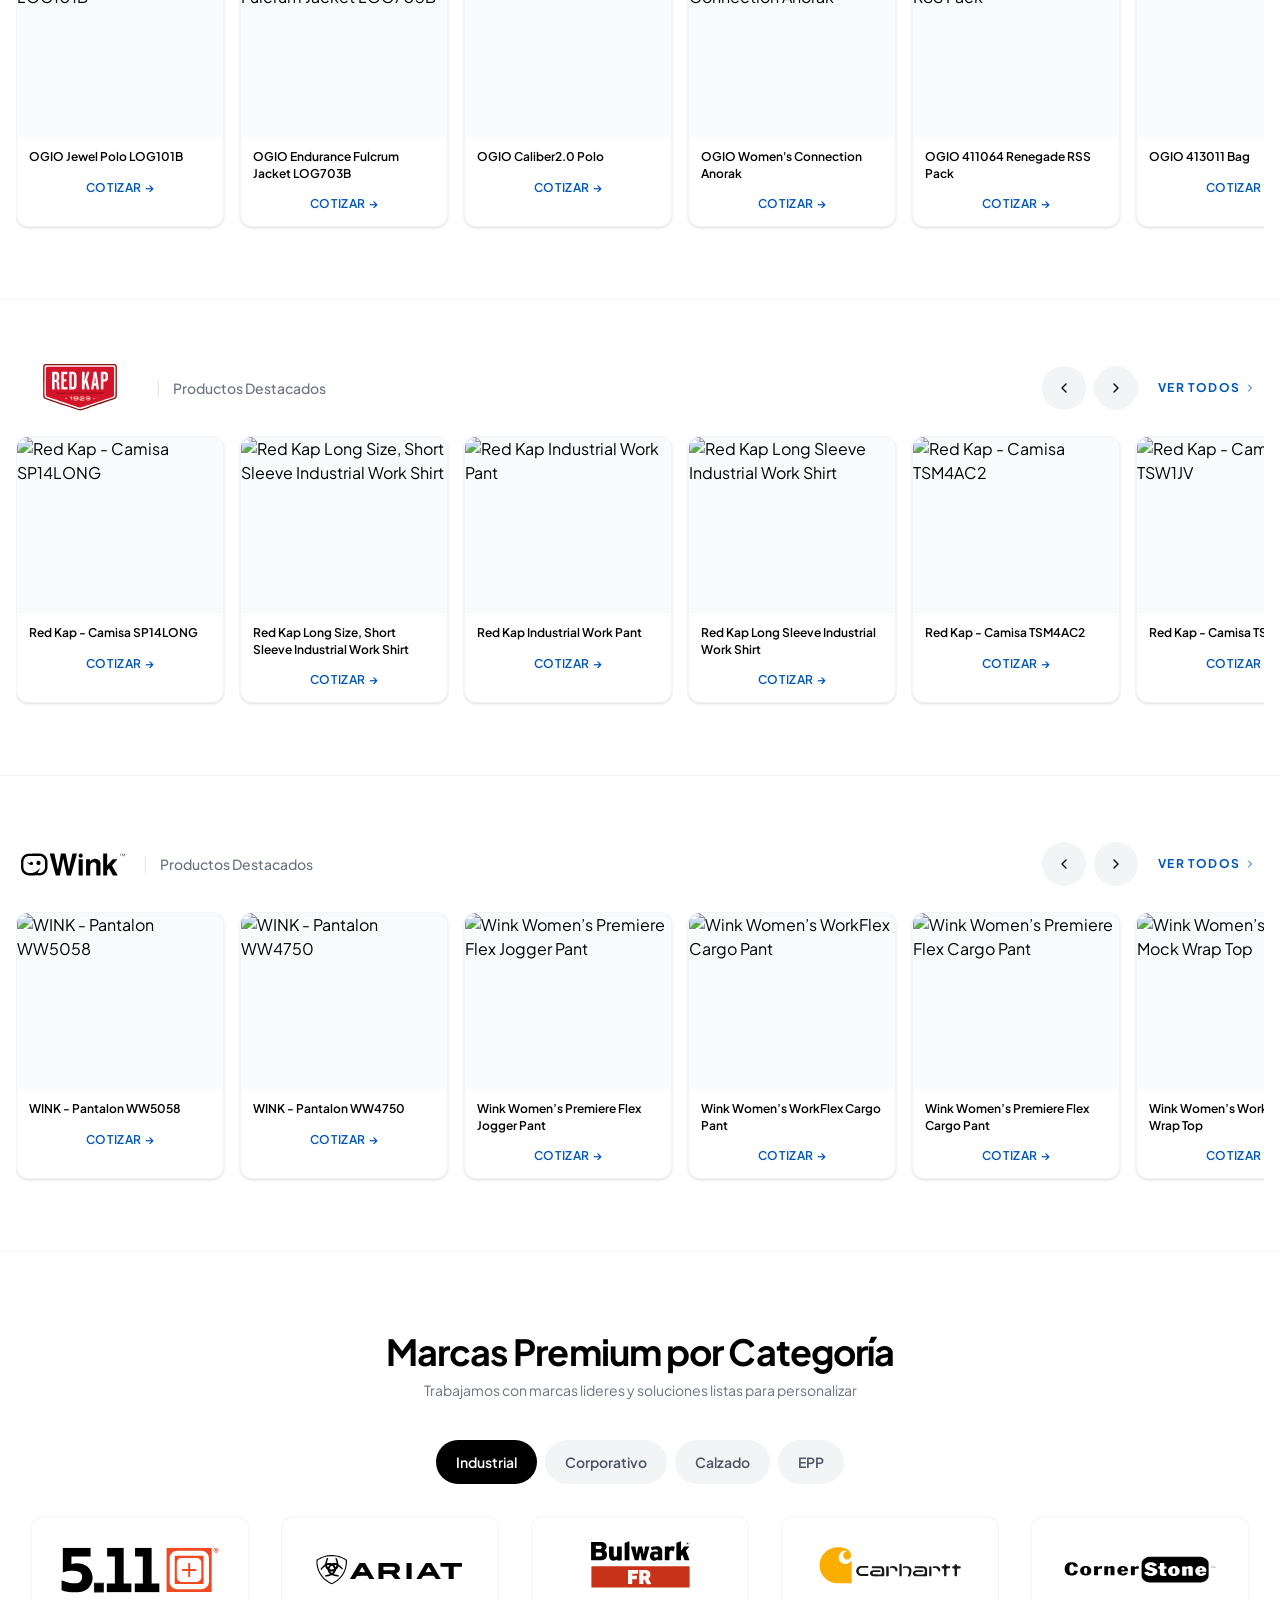
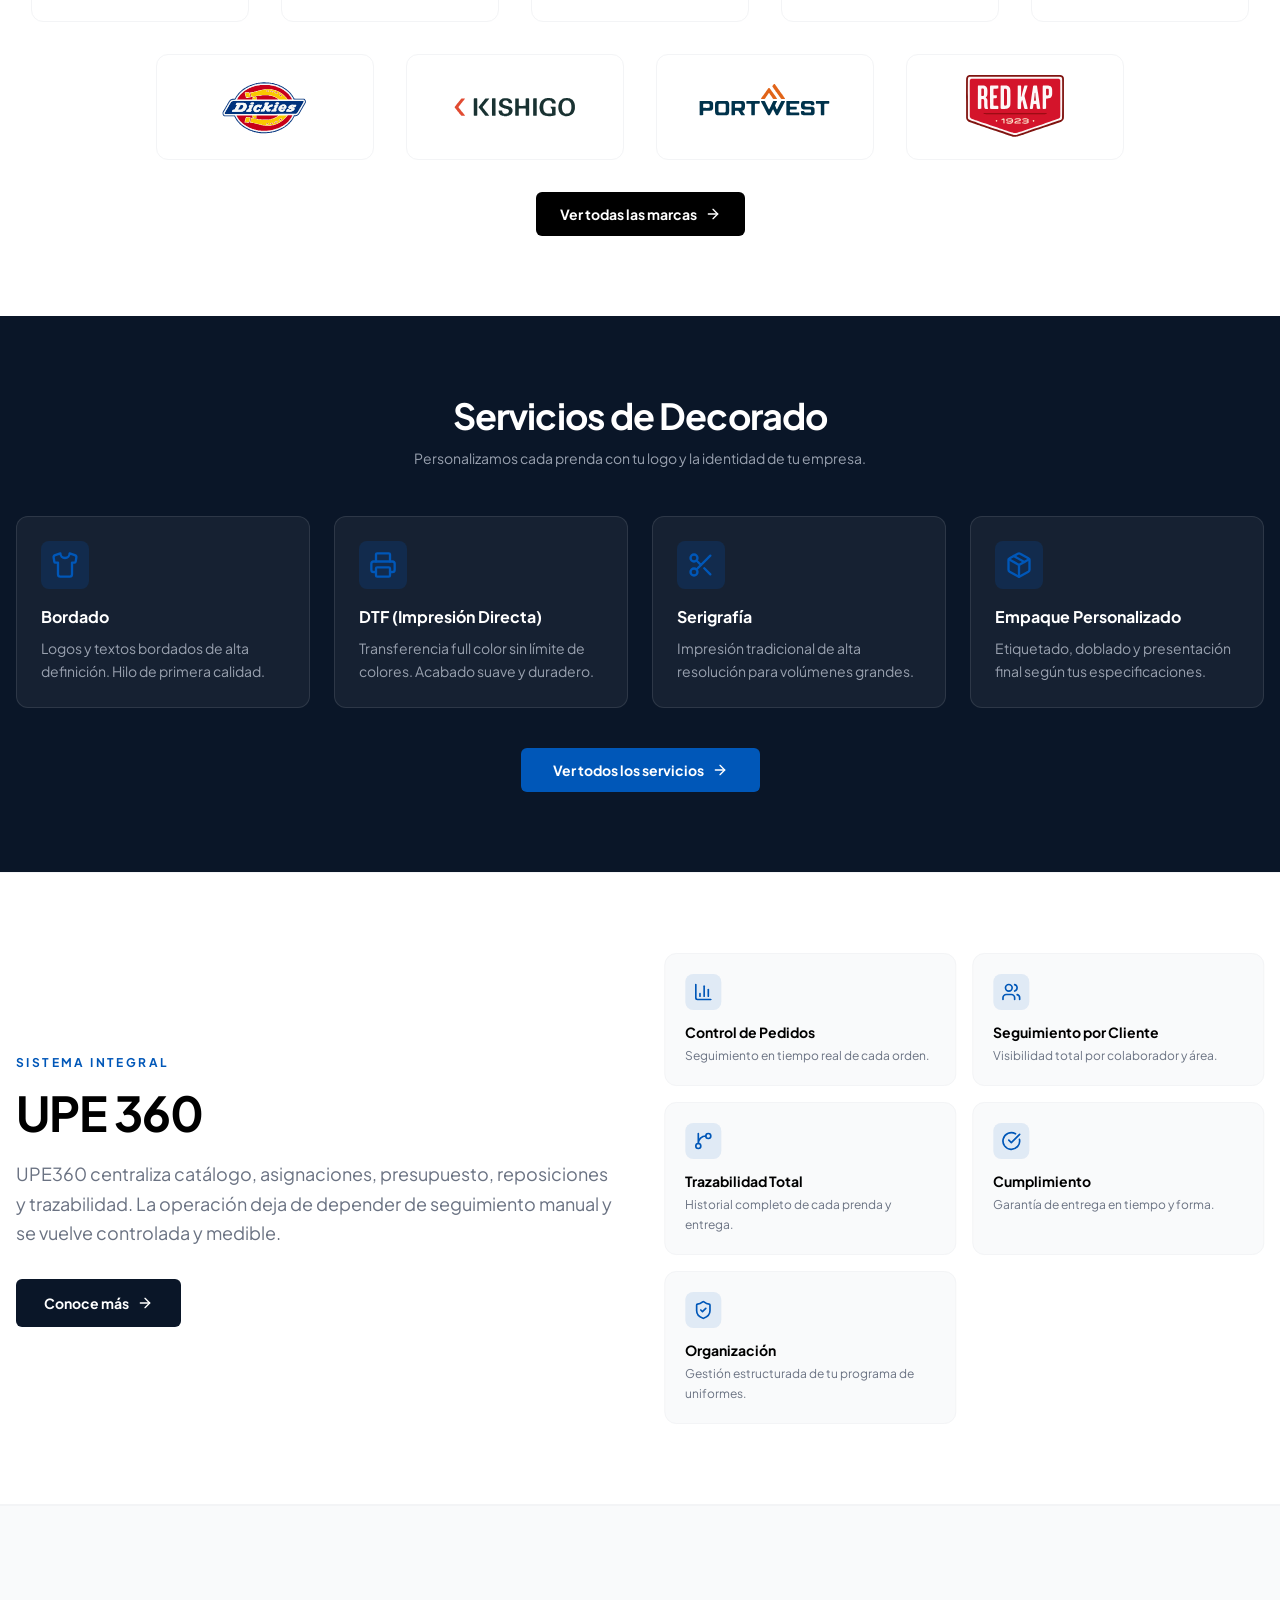
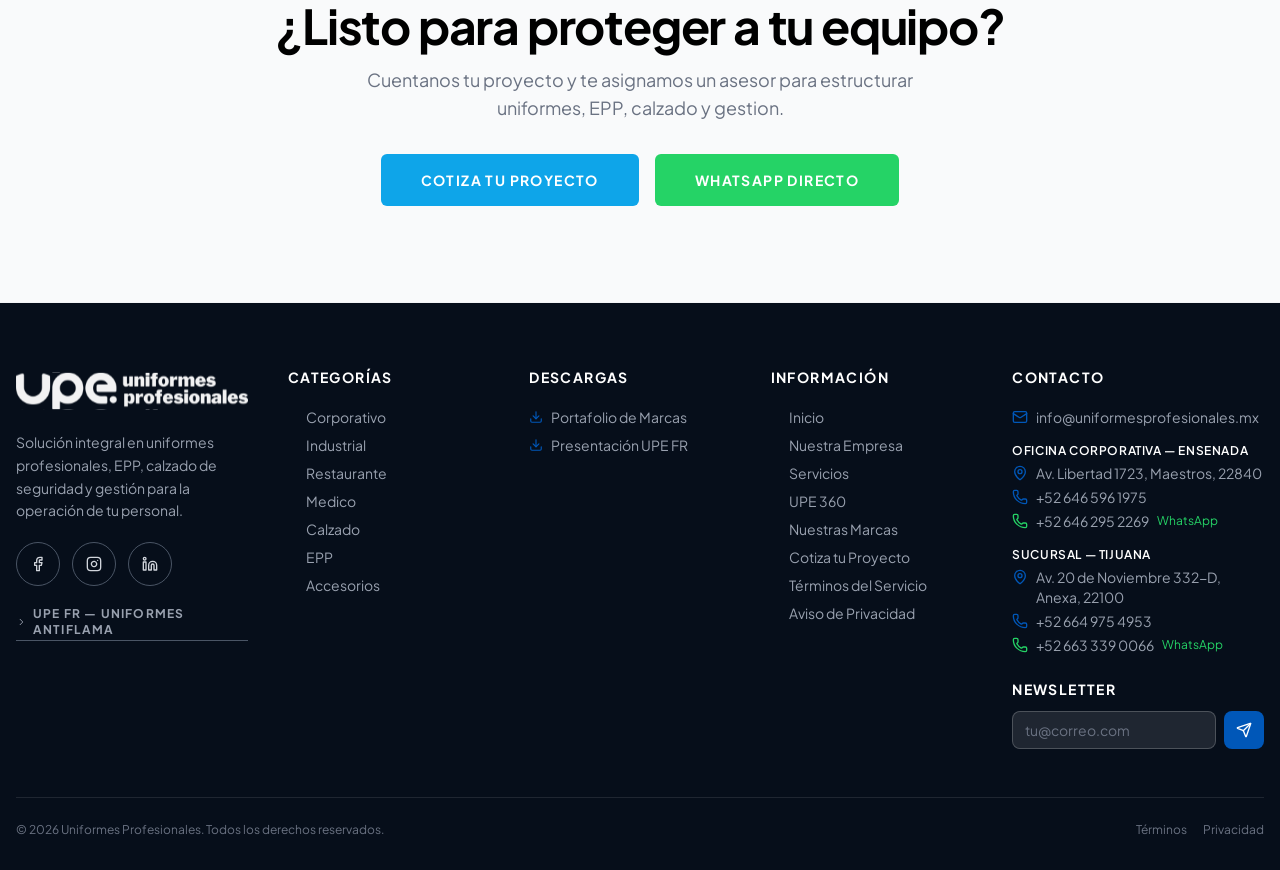
==== commit 5fb512b7: "Fix Ogio carousel: dedupe by image URL before slicing to 6 The carousel was: filter by brand → slice" ====
--- a/index.html
+++ b/index.html
@@ -106,7 +106,7 @@
   <link rel="preconnect" href="https://fonts.googleapis.com">
   <link rel="preconnect" href="https://fonts.gstatic.com" crossorigin>
   <link href="https://fonts.googleapis.com/css2?family=Plus+Jakarta+Sans:ital,wght@0,200..800;1,200..800&display=swap" rel="stylesheet">
-  <script type="module" crossorigin src="./assets/index-DDz1FUwz.js"></script>
+  <script type="module" crossorigin src="./assets/index-CgWGdWut.js"></script>
   <link rel="stylesheet" crossorigin href="./assets/index-CFqhk69o.css">
 </head>
 
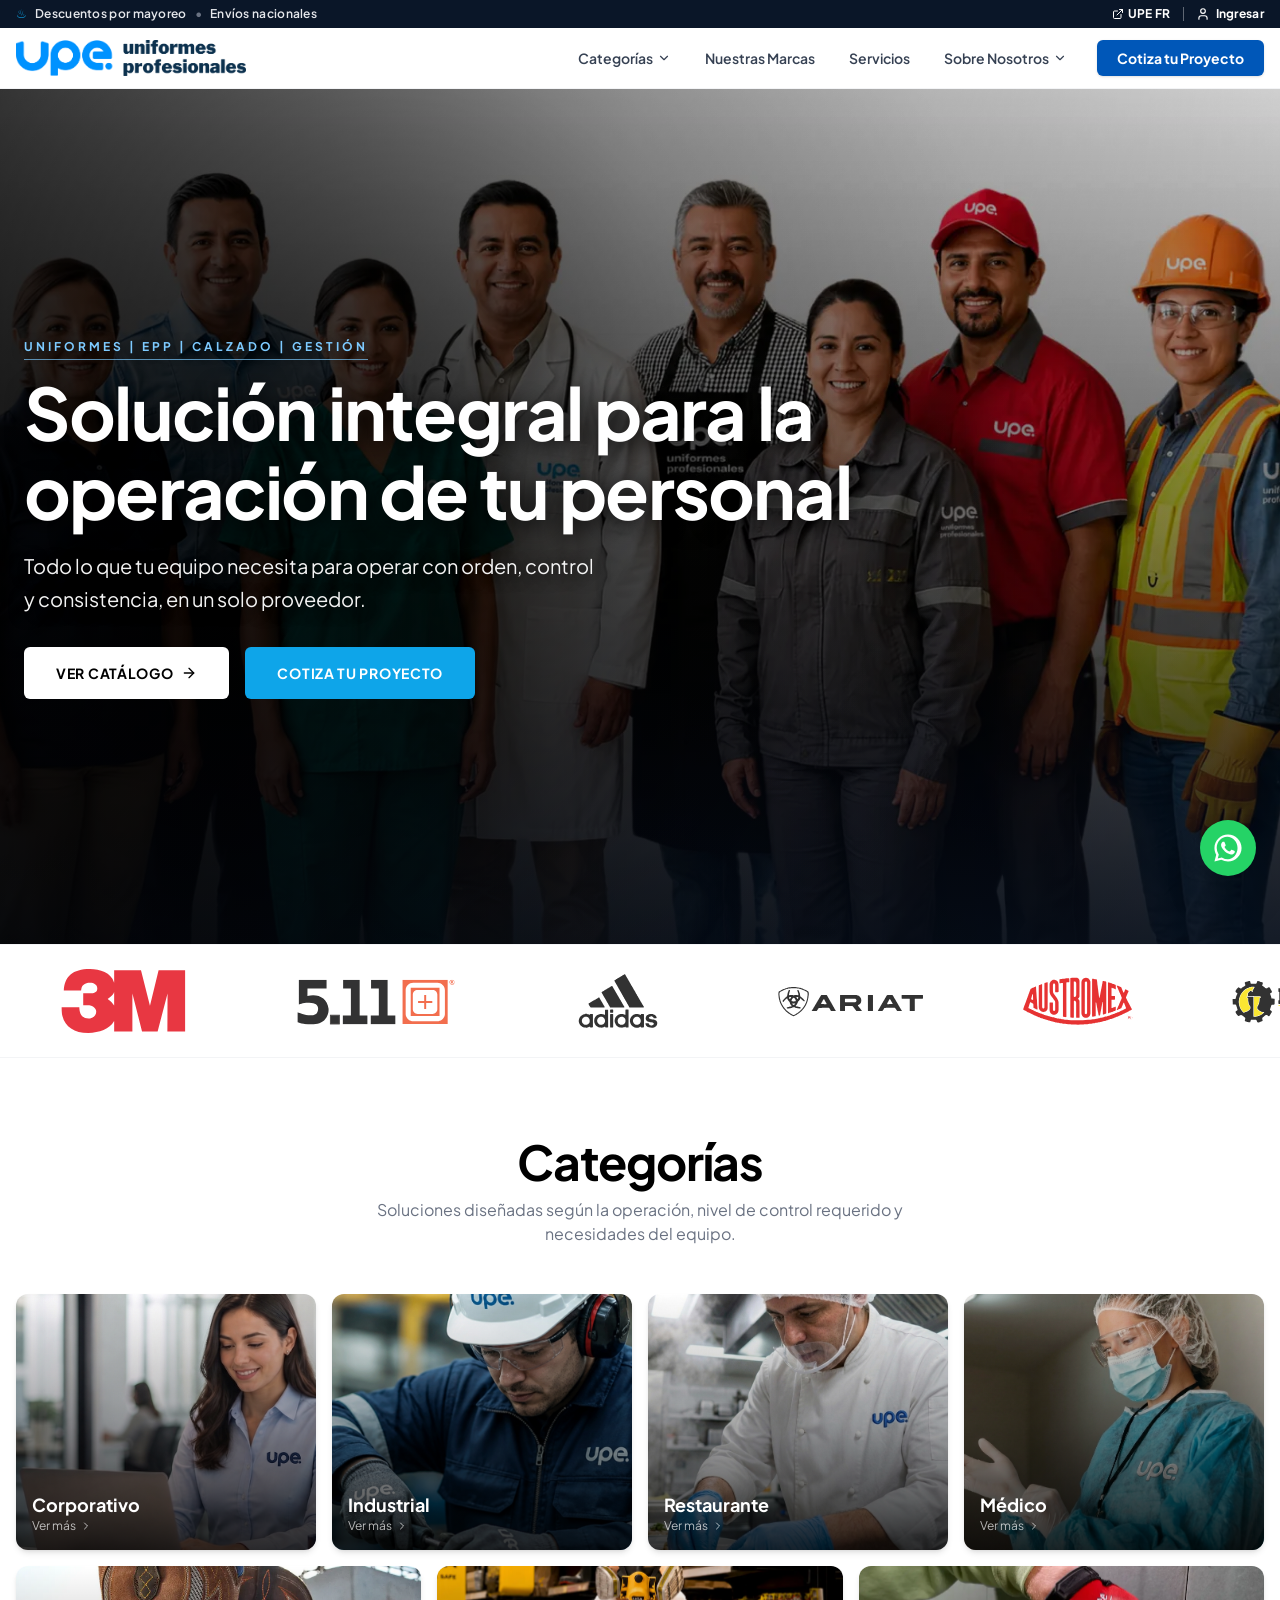
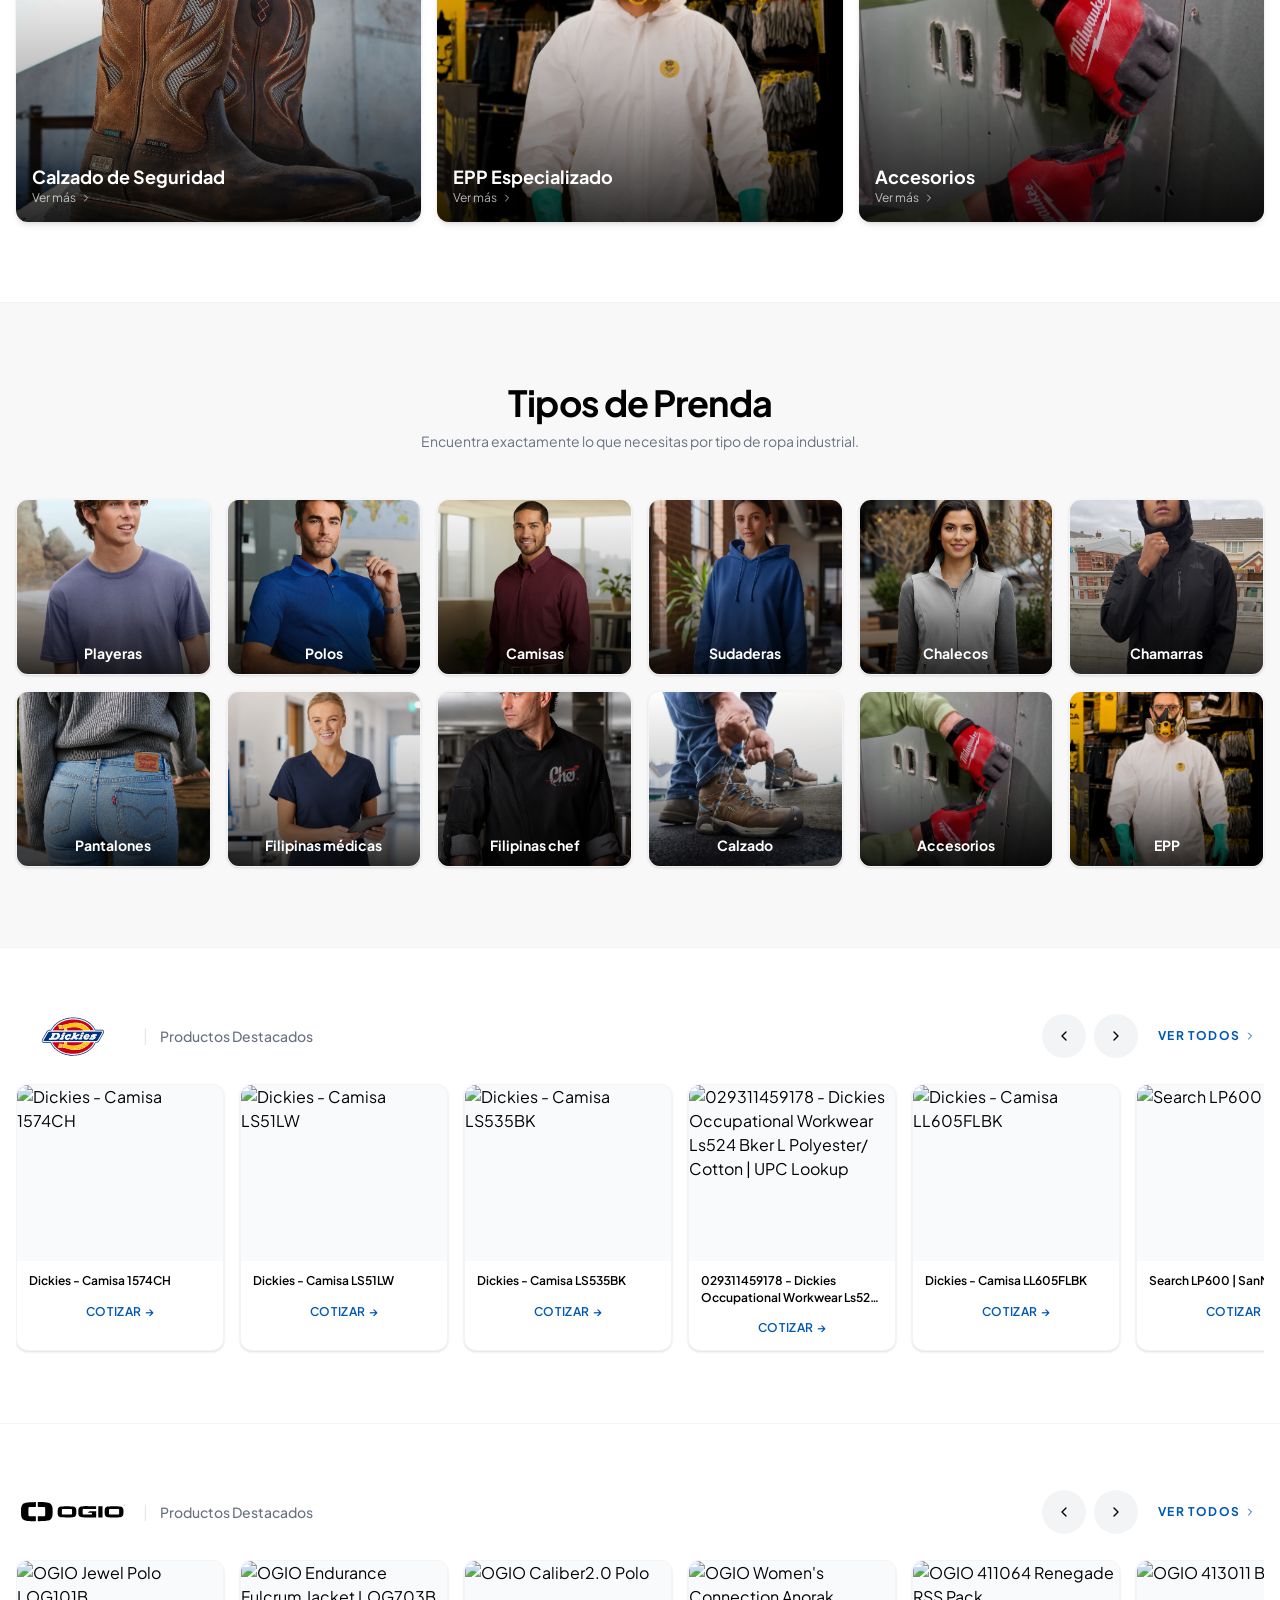
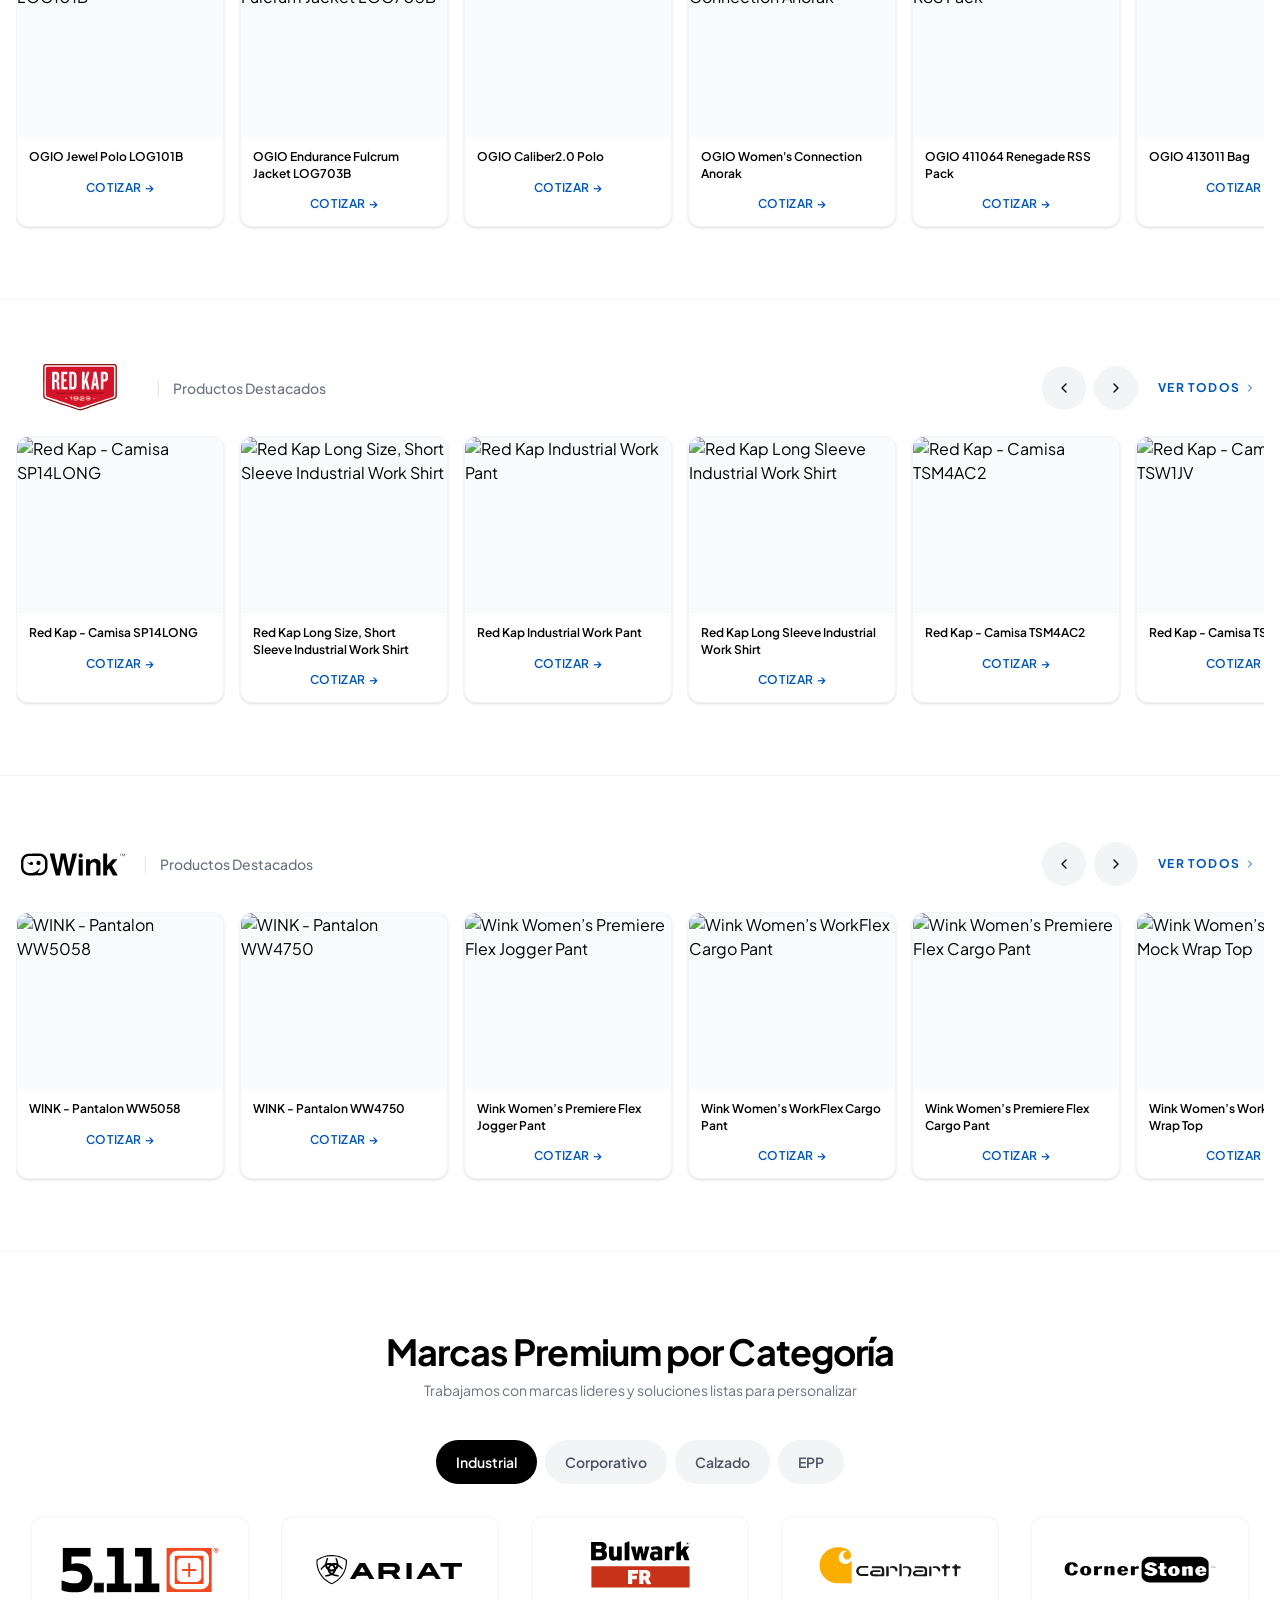
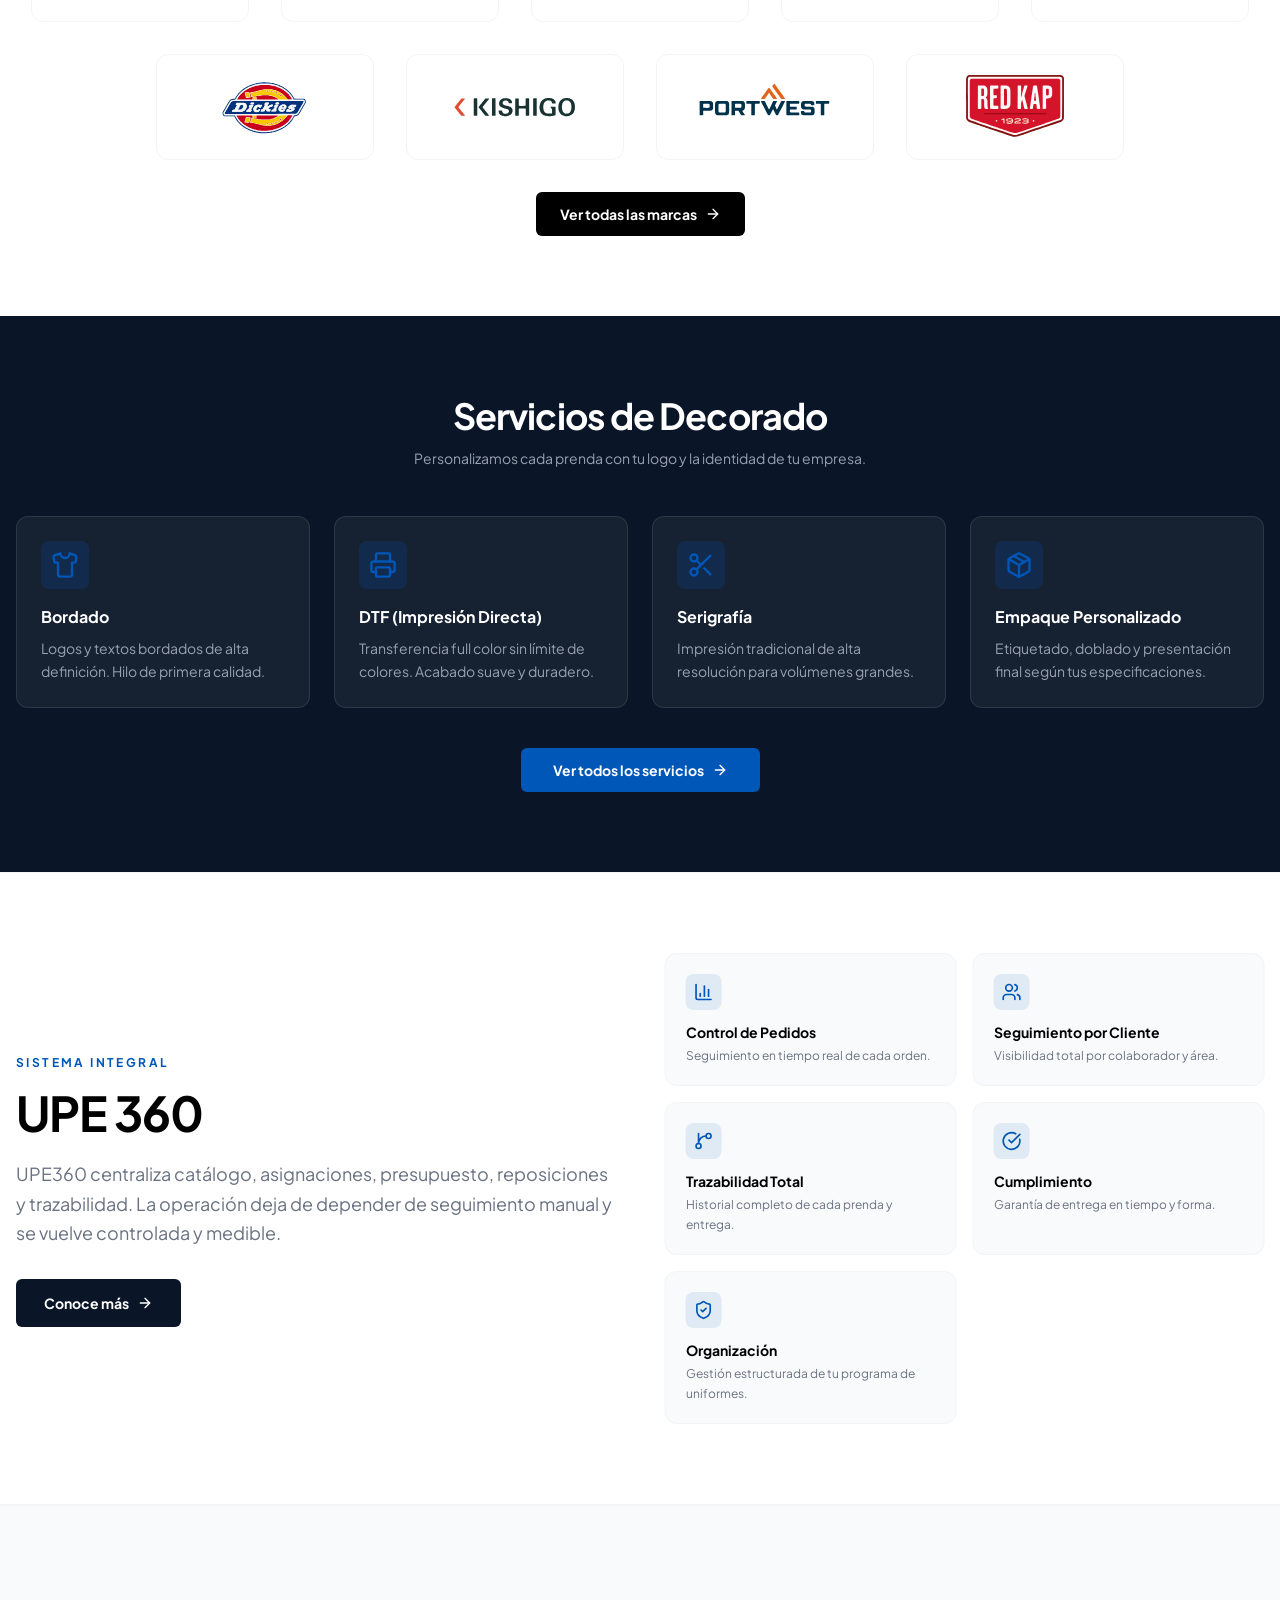
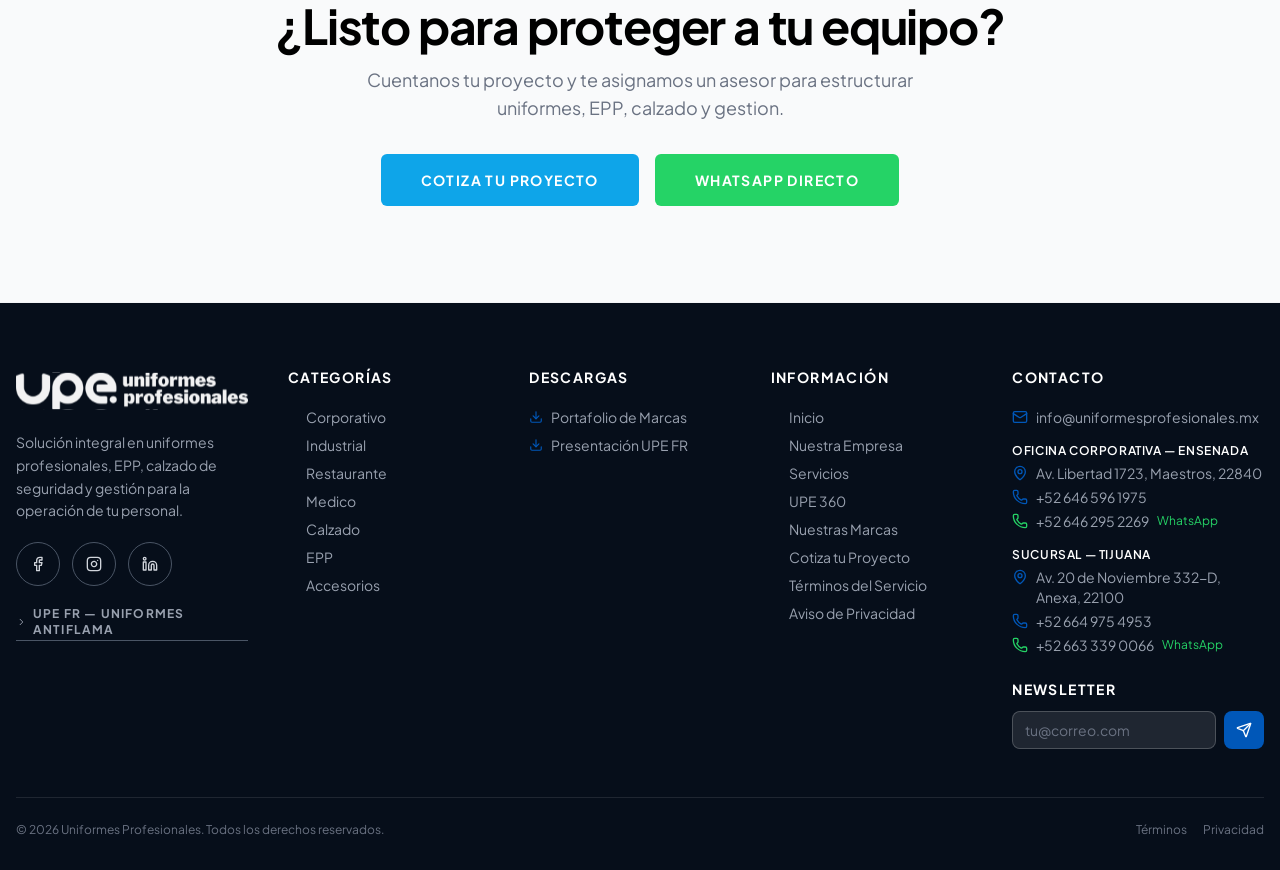
==== commit b379c549: "Refactor admin: store product images as files, not base64 in JSON Problem: Admin panel was saving up" ====
--- a/index.html
+++ b/index.html
@@ -106,7 +106,7 @@
   <link rel="preconnect" href="https://fonts.googleapis.com">
   <link rel="preconnect" href="https://fonts.gstatic.com" crossorigin>
   <link href="https://fonts.googleapis.com/css2?family=Plus+Jakarta+Sans:ital,wght@0,200..800;1,200..800&display=swap" rel="stylesheet">
-  <script type="module" crossorigin src="./assets/index-CgWGdWut.js"></script>
+  <script type="module" crossorigin src="./assets/index-DIXG5BsT.js"></script>
   <link rel="stylesheet" crossorigin href="./assets/index-CFqhk69o.css">
 </head>
 
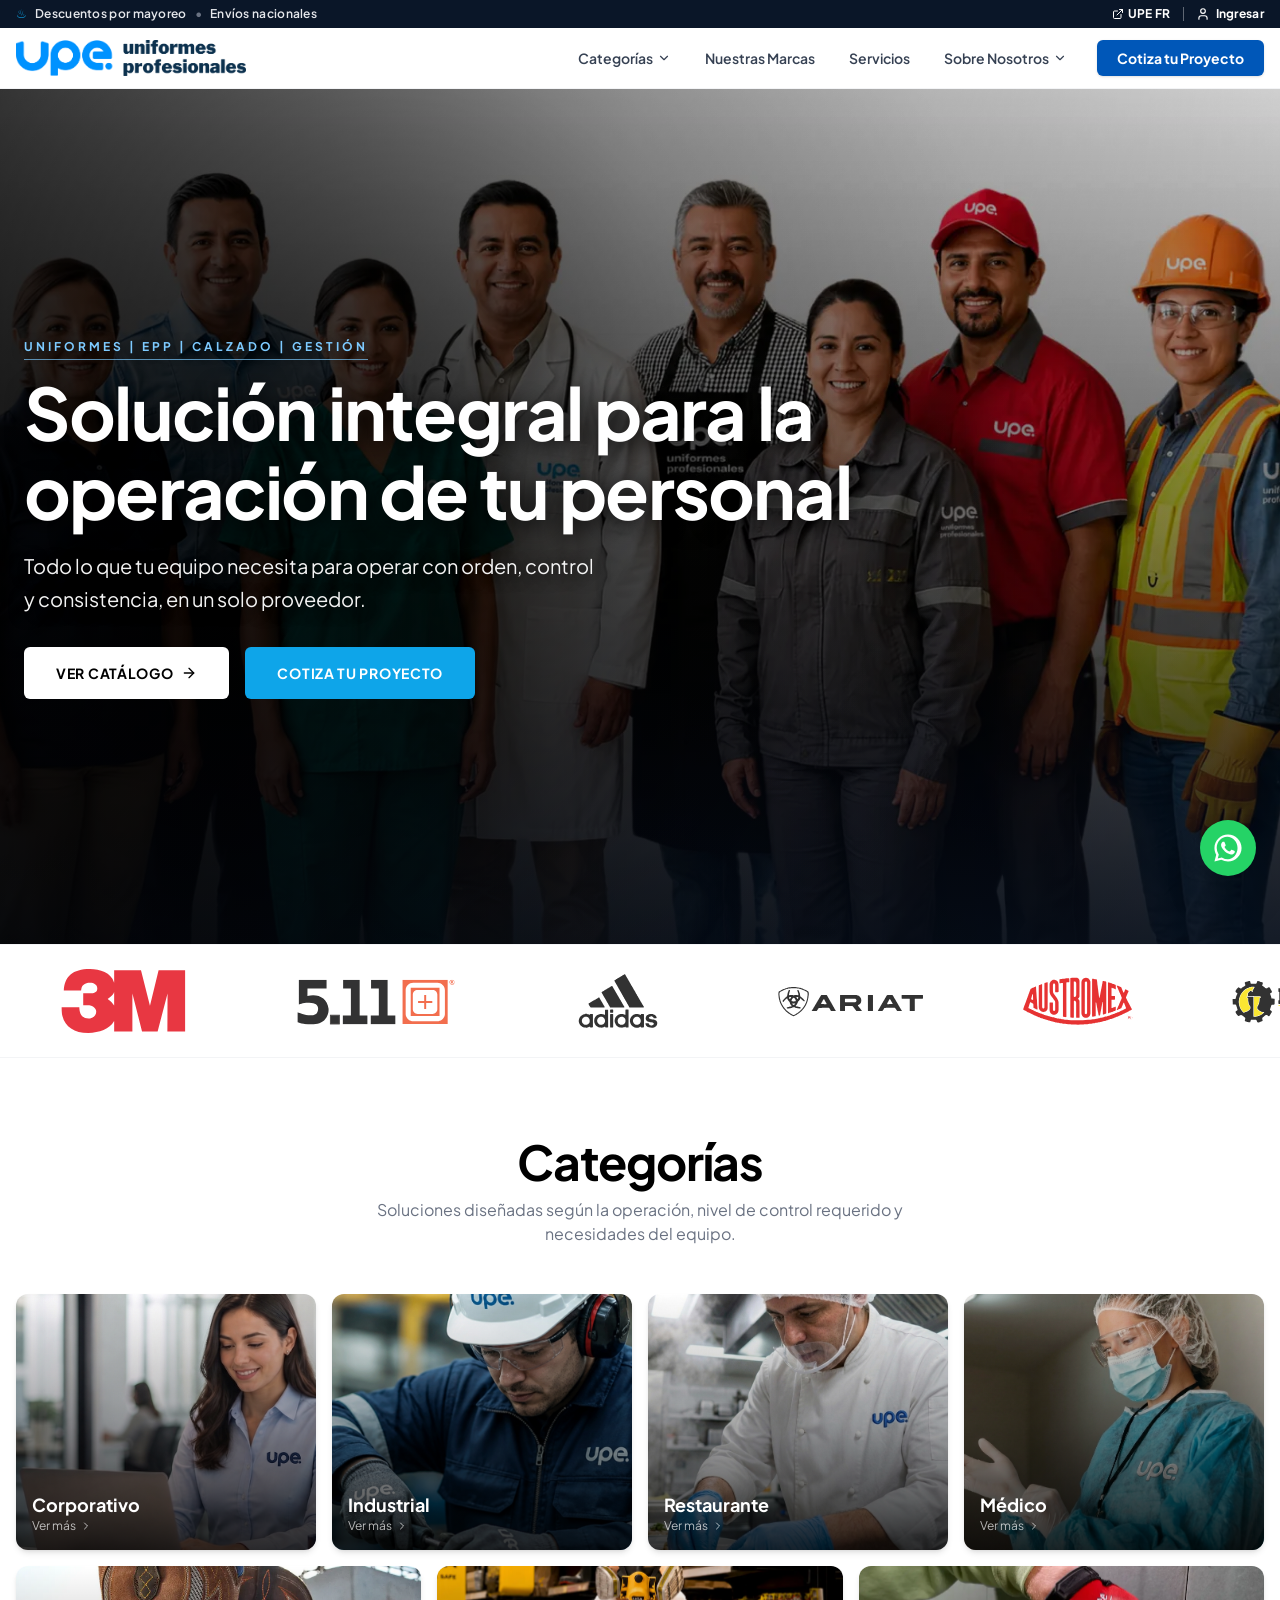
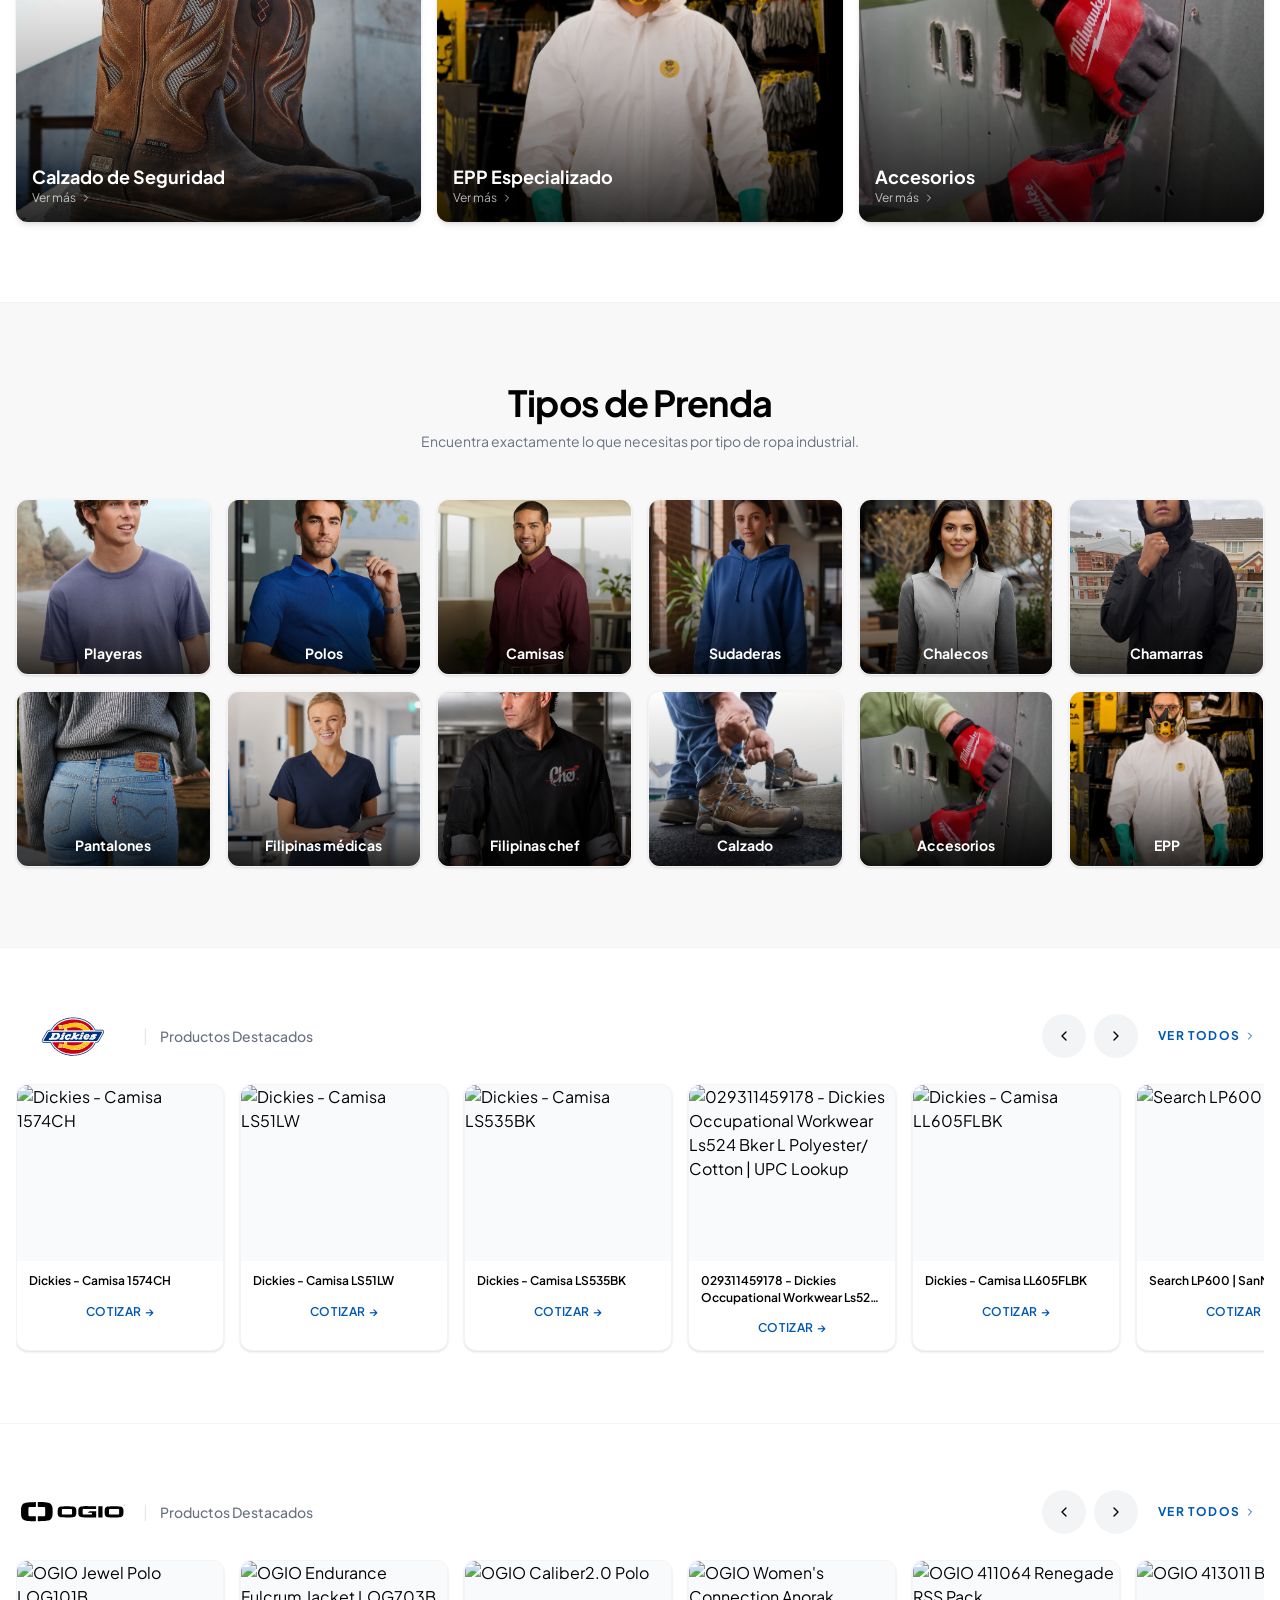
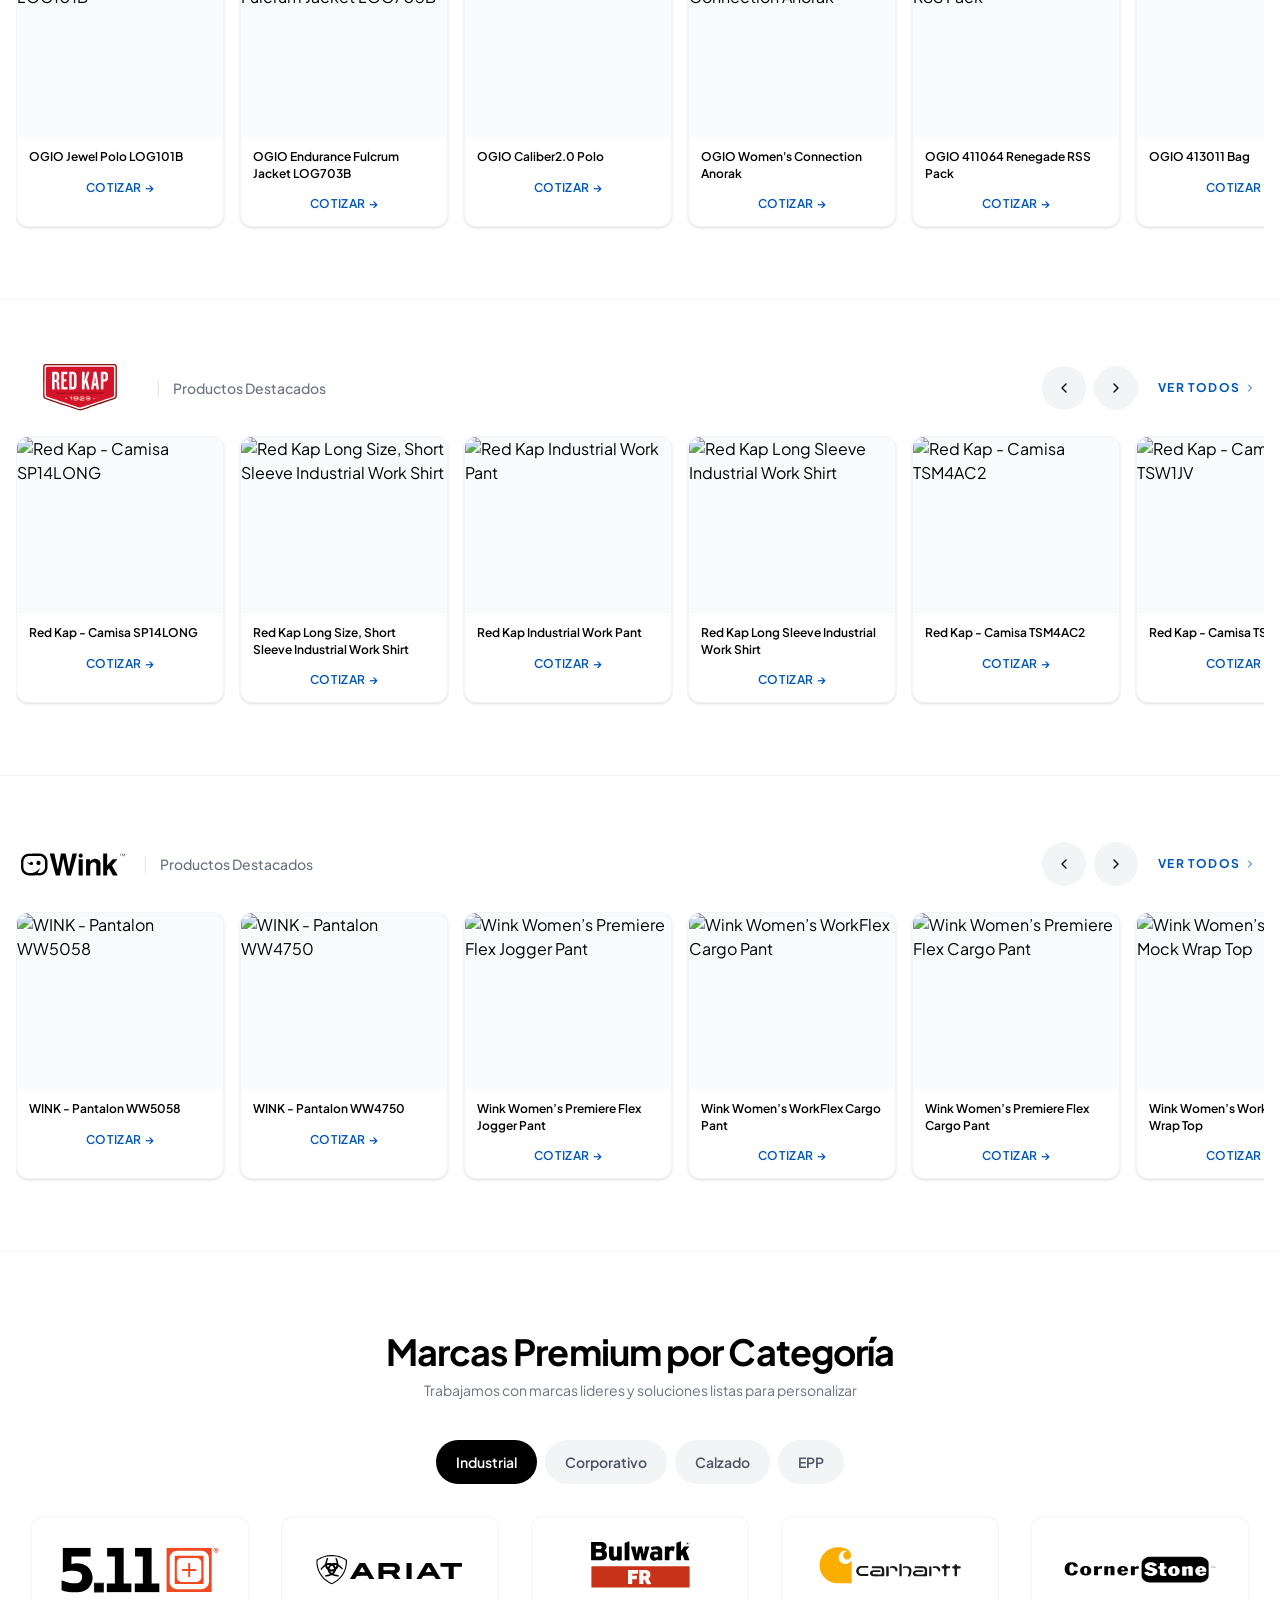
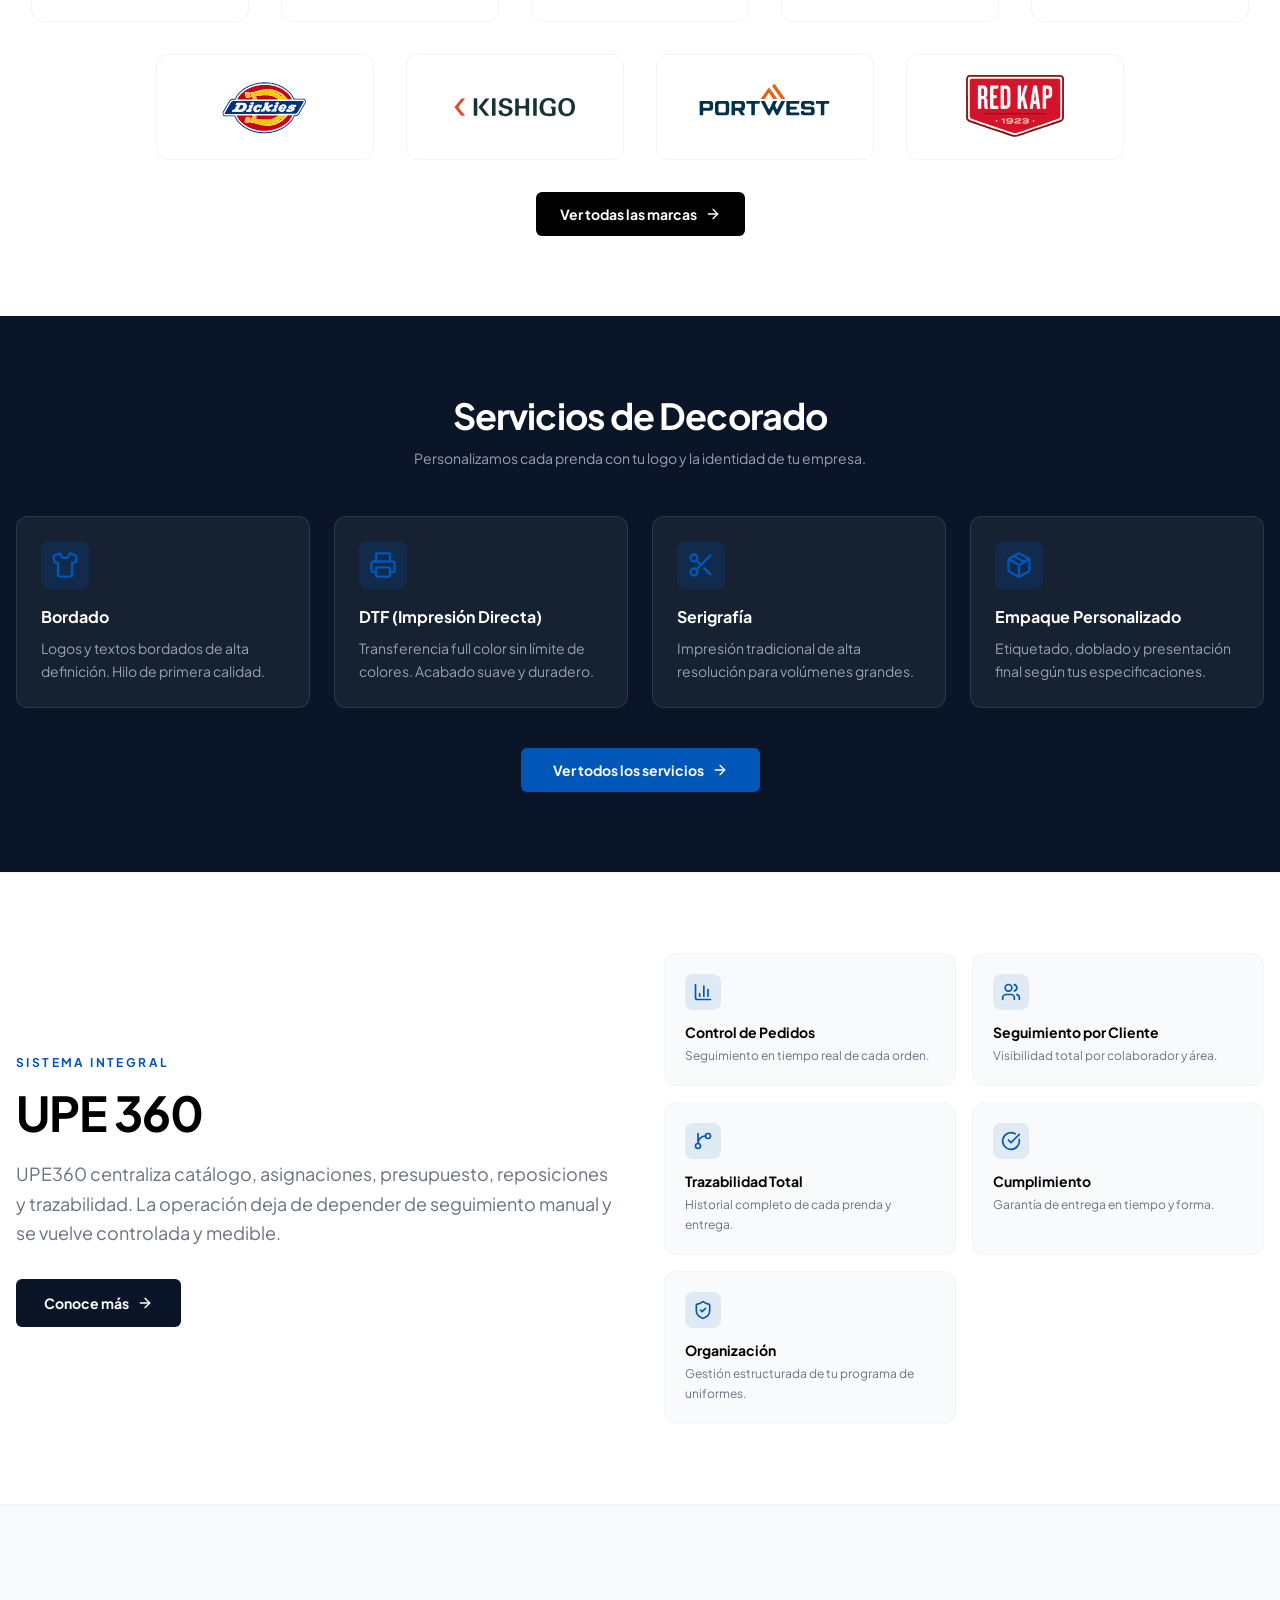
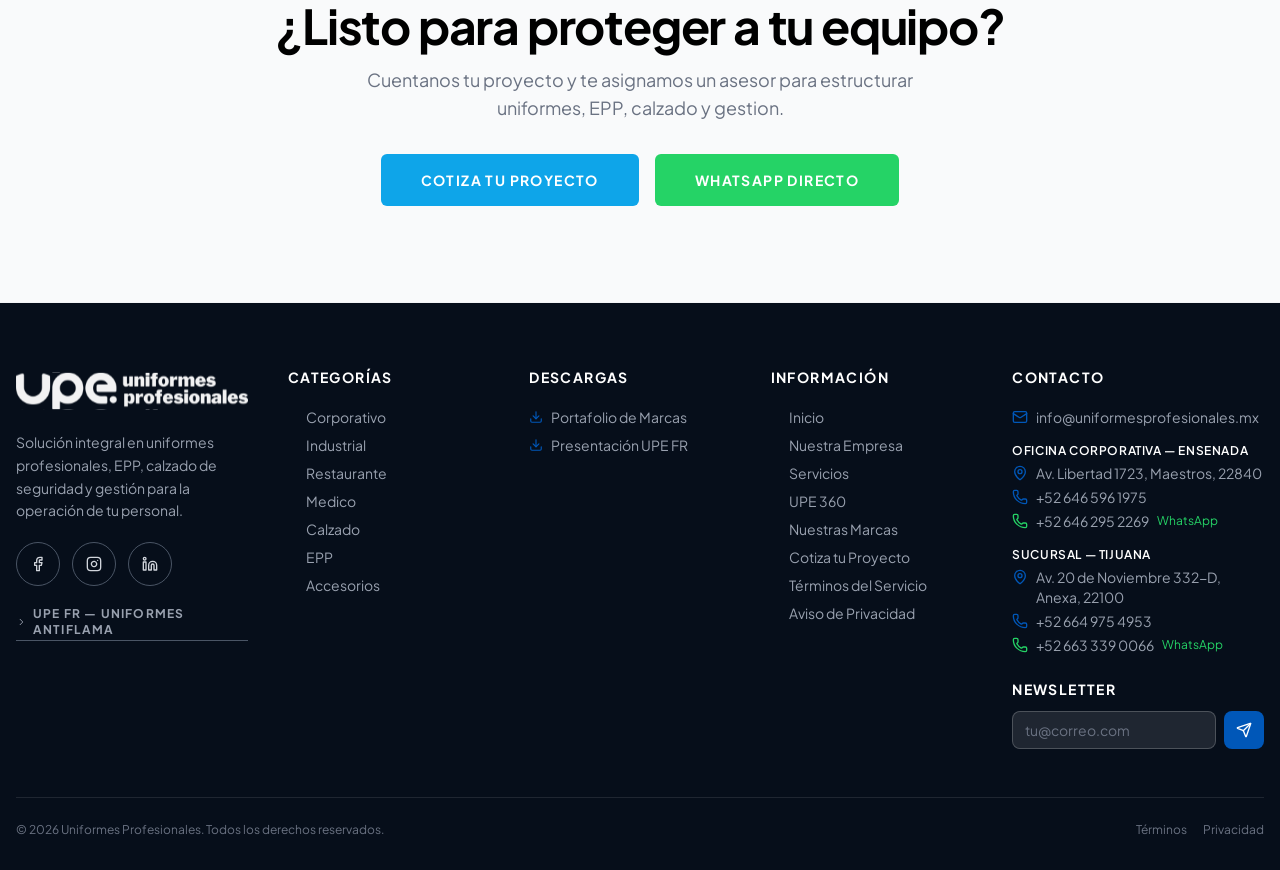
==== commit 16c028e0: "Delete Toberman 701 from catalog source User wanted full removal (not just hide). Removed entry from" ====
--- a/index.html
+++ b/index.html
@@ -106,7 +106,7 @@
   <link rel="preconnect" href="https://fonts.googleapis.com">
   <link rel="preconnect" href="https://fonts.gstatic.com" crossorigin>
   <link href="https://fonts.googleapis.com/css2?family=Plus+Jakarta+Sans:ital,wght@0,200..800;1,200..800&display=swap" rel="stylesheet">
-  <script type="module" crossorigin src="./assets/index-DIXG5BsT.js"></script>
+  <script type="module" crossorigin src="./assets/index-CBUTPnmy.js"></script>
   <link rel="stylesheet" crossorigin href="./assets/index-CFqhk69o.css">
 </head>
 
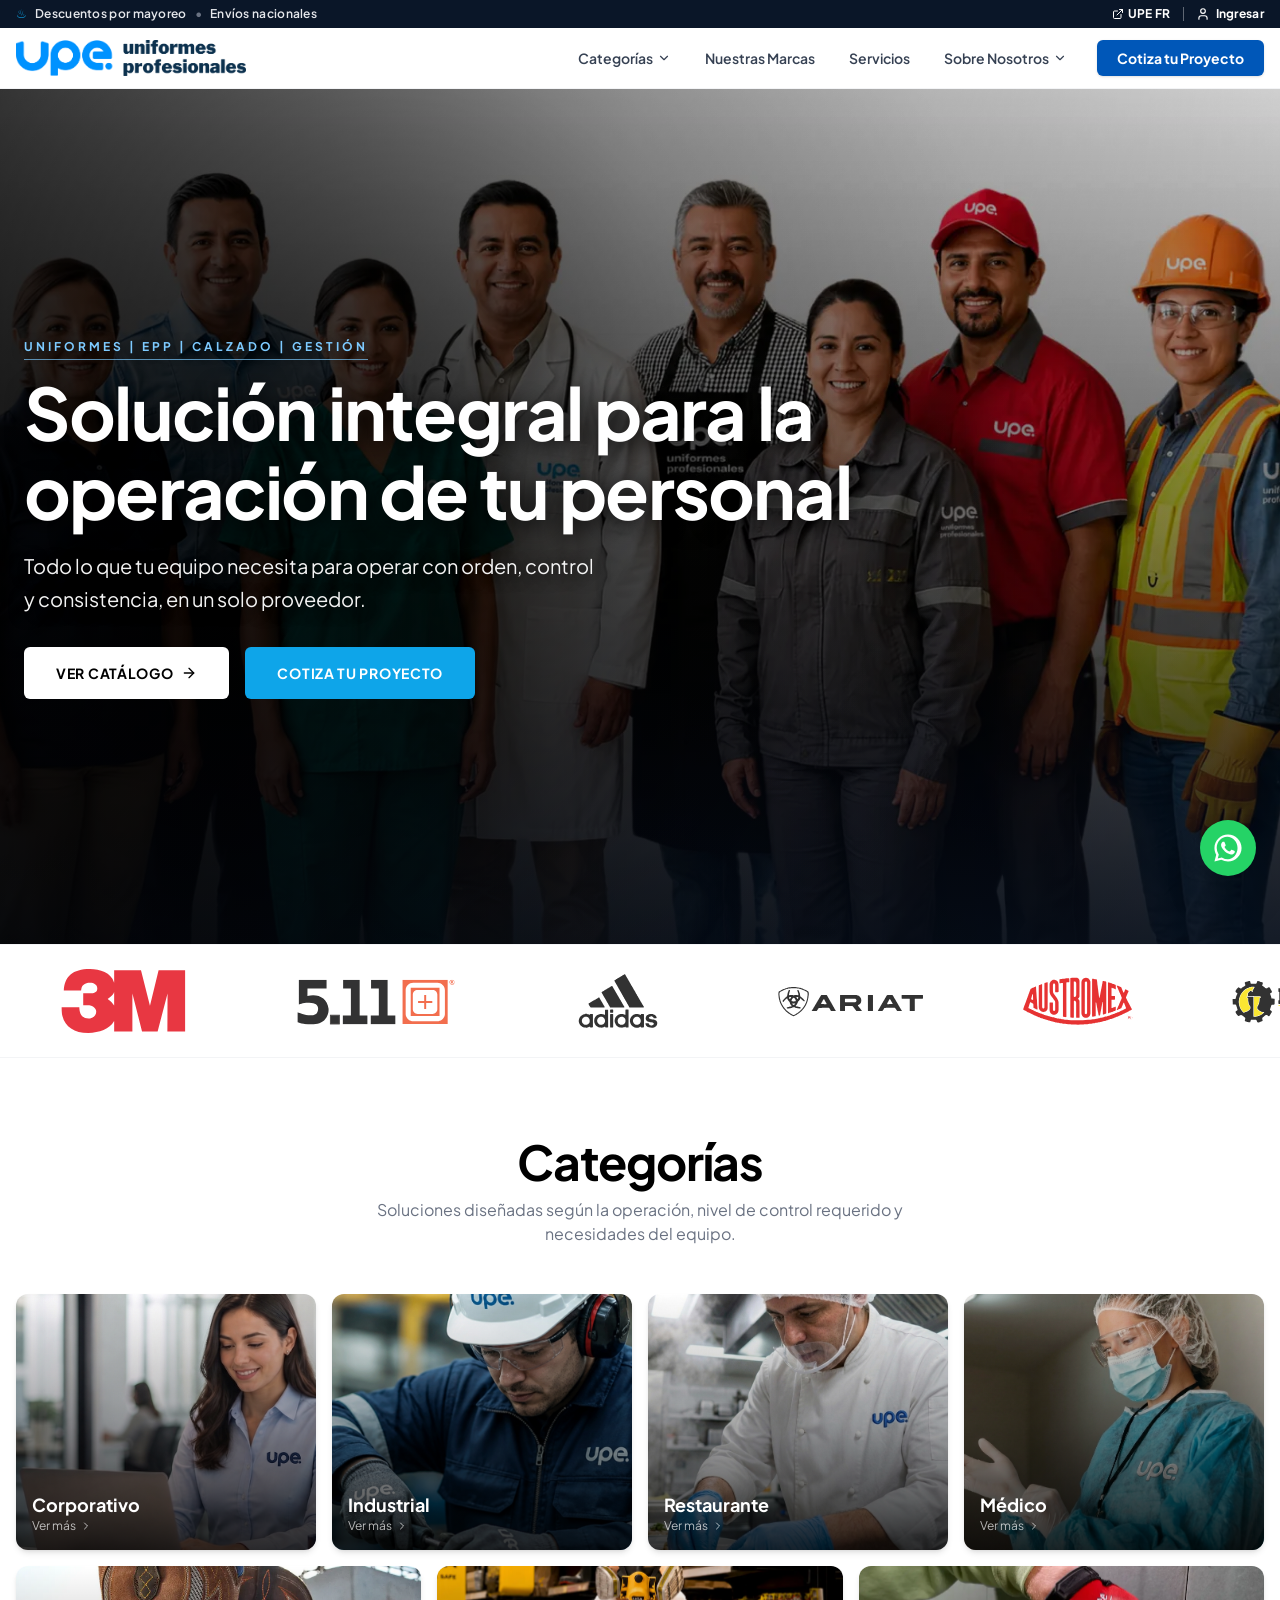
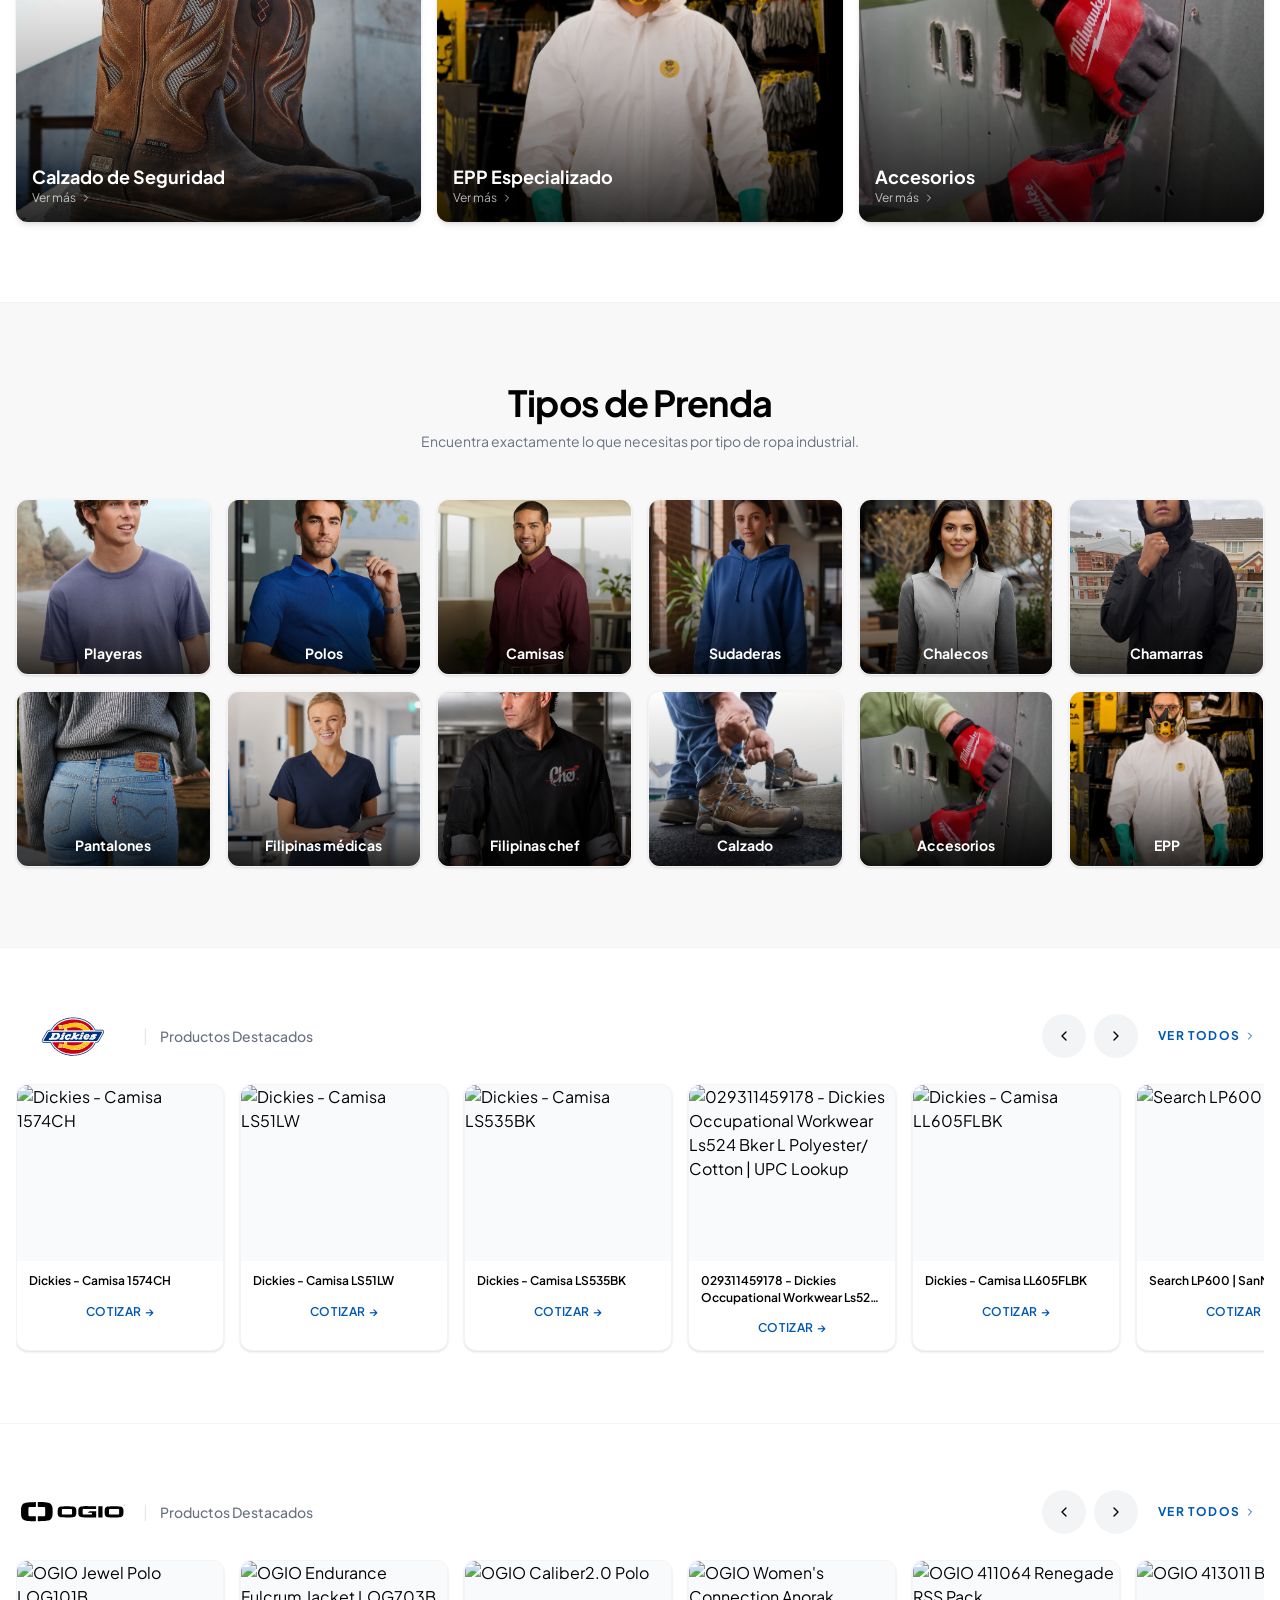
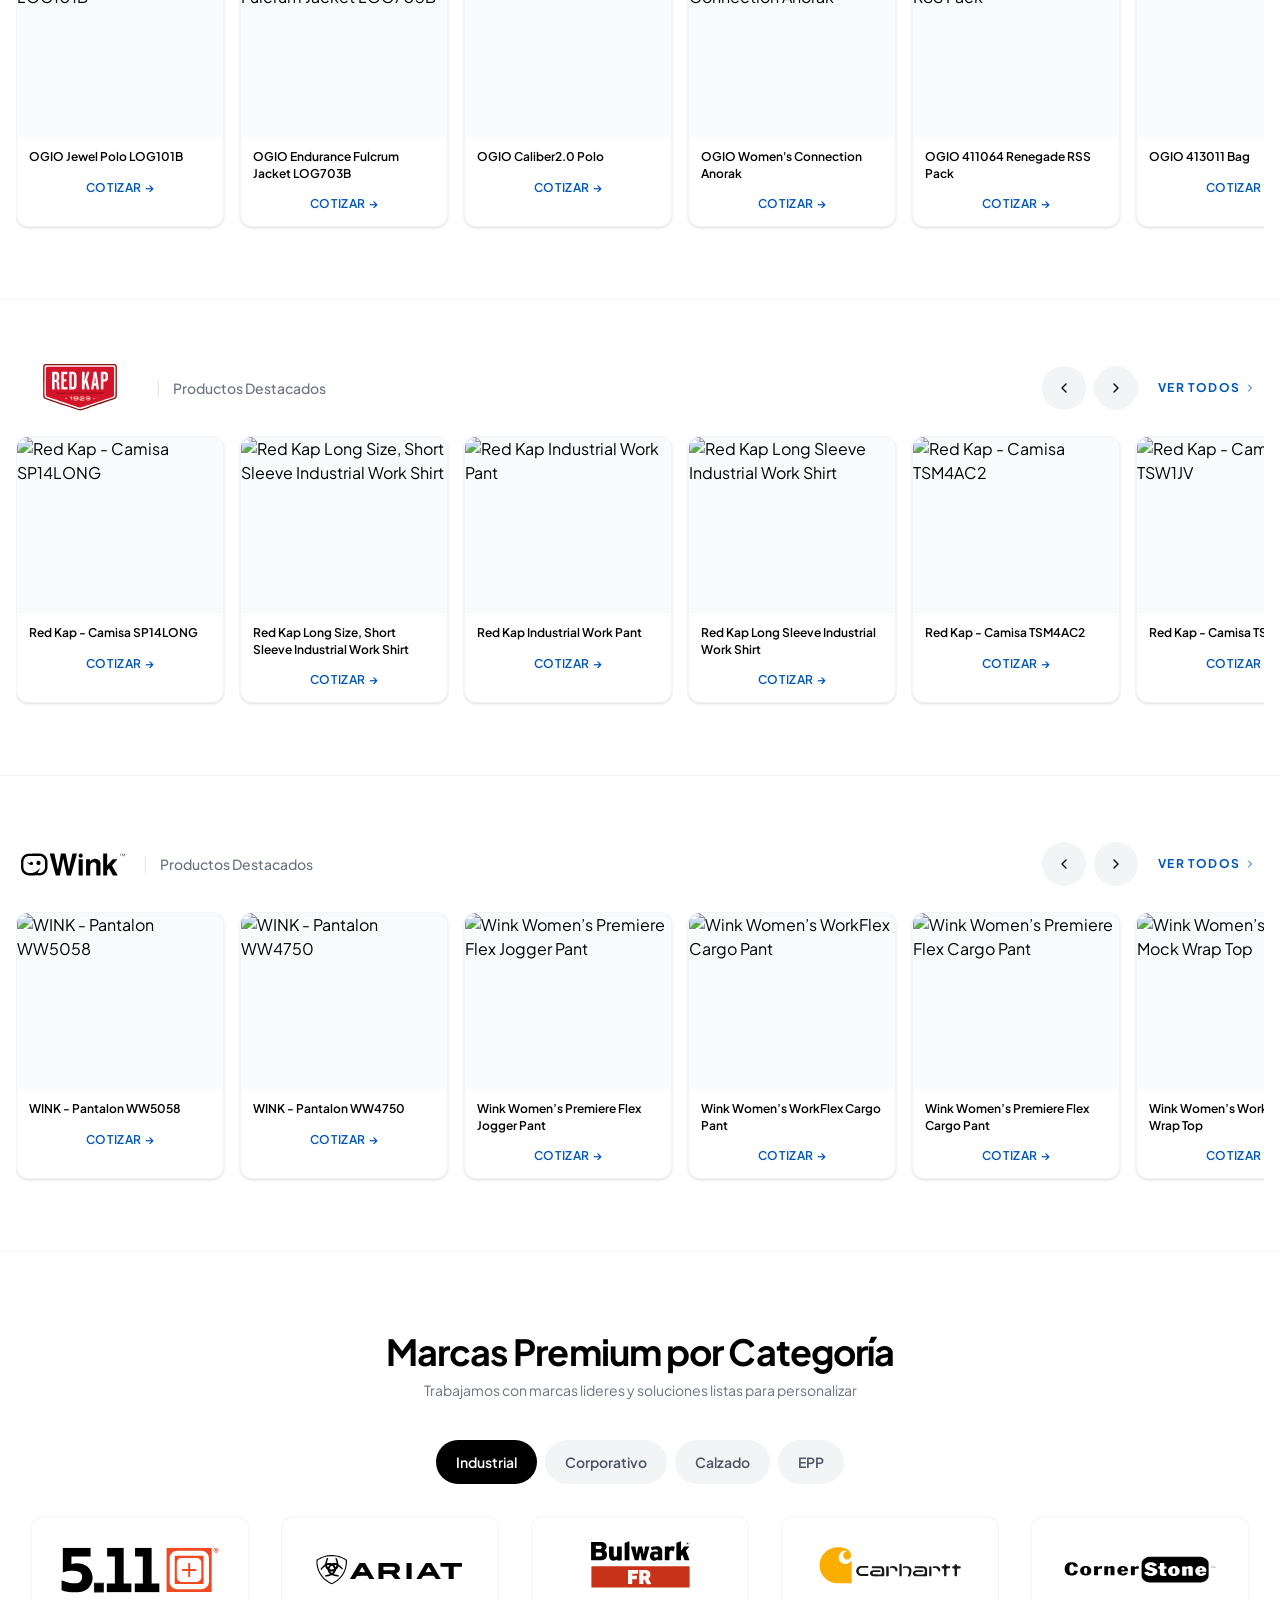
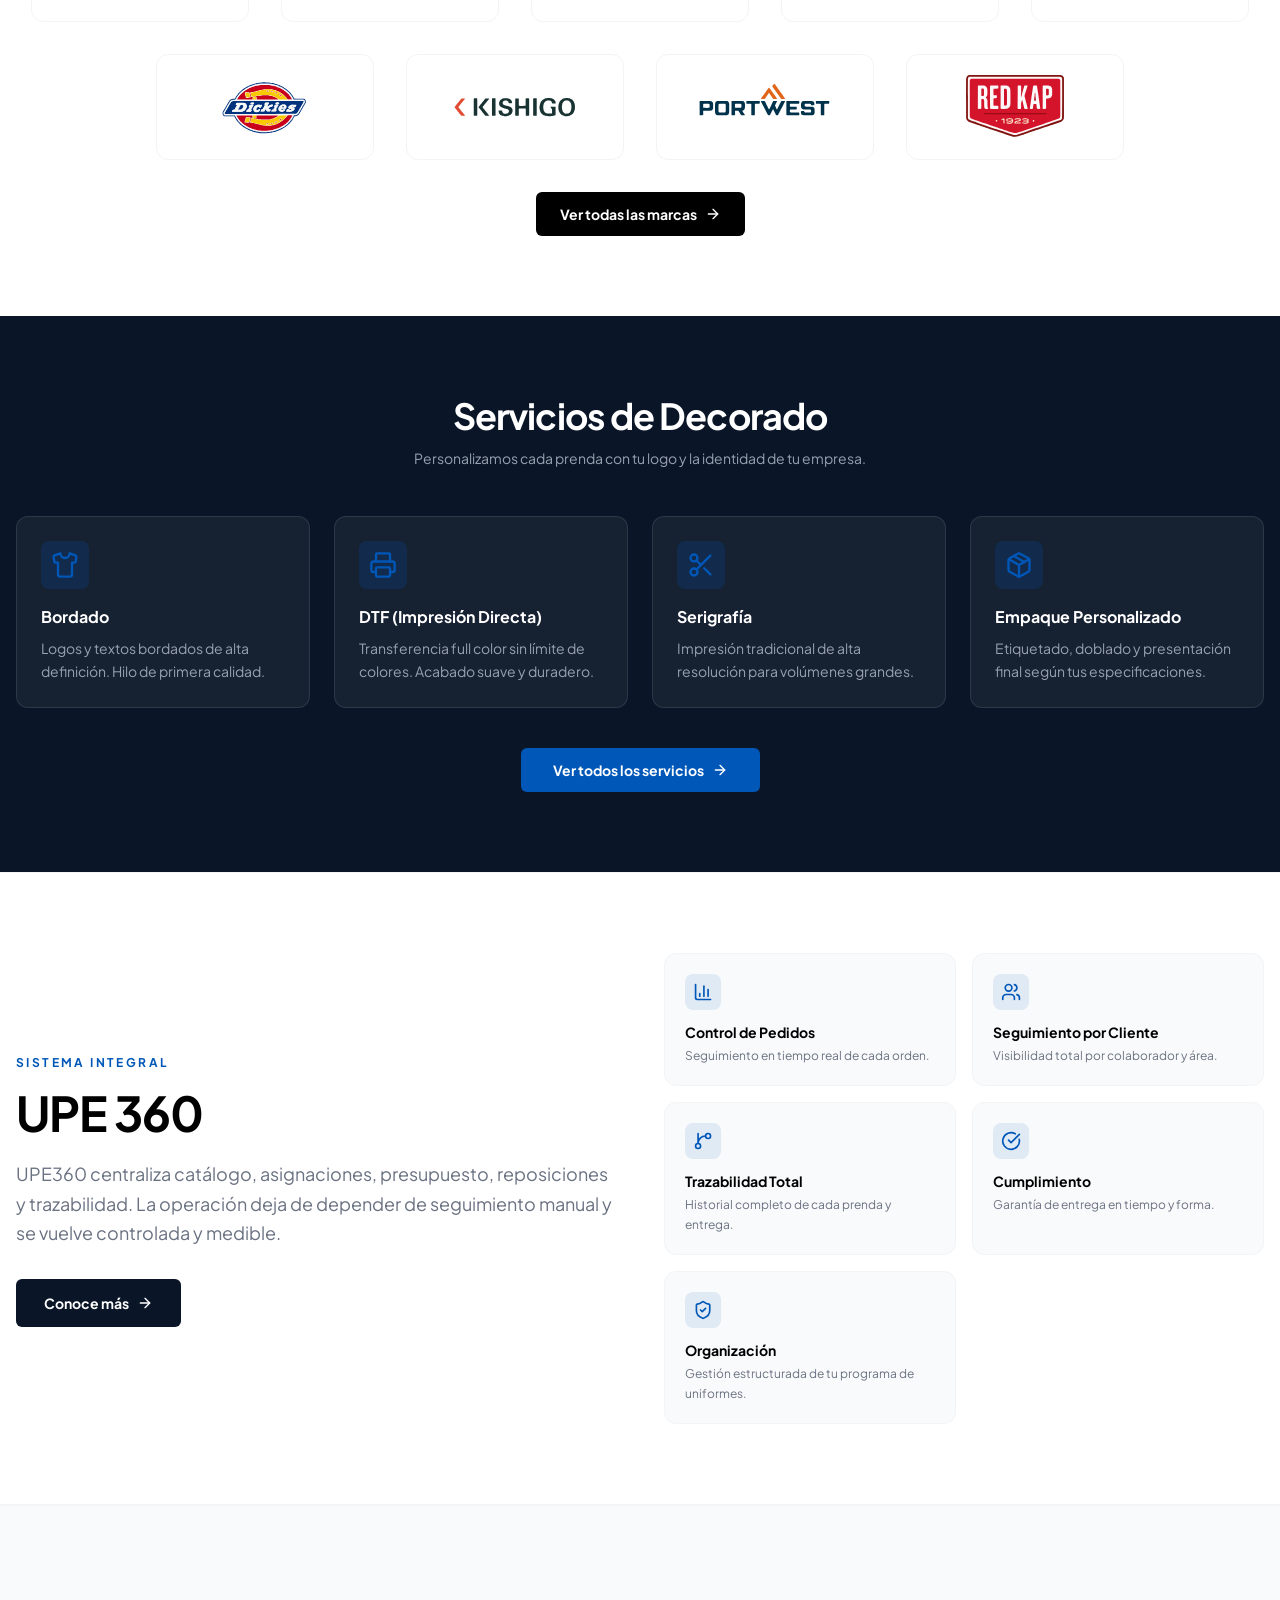
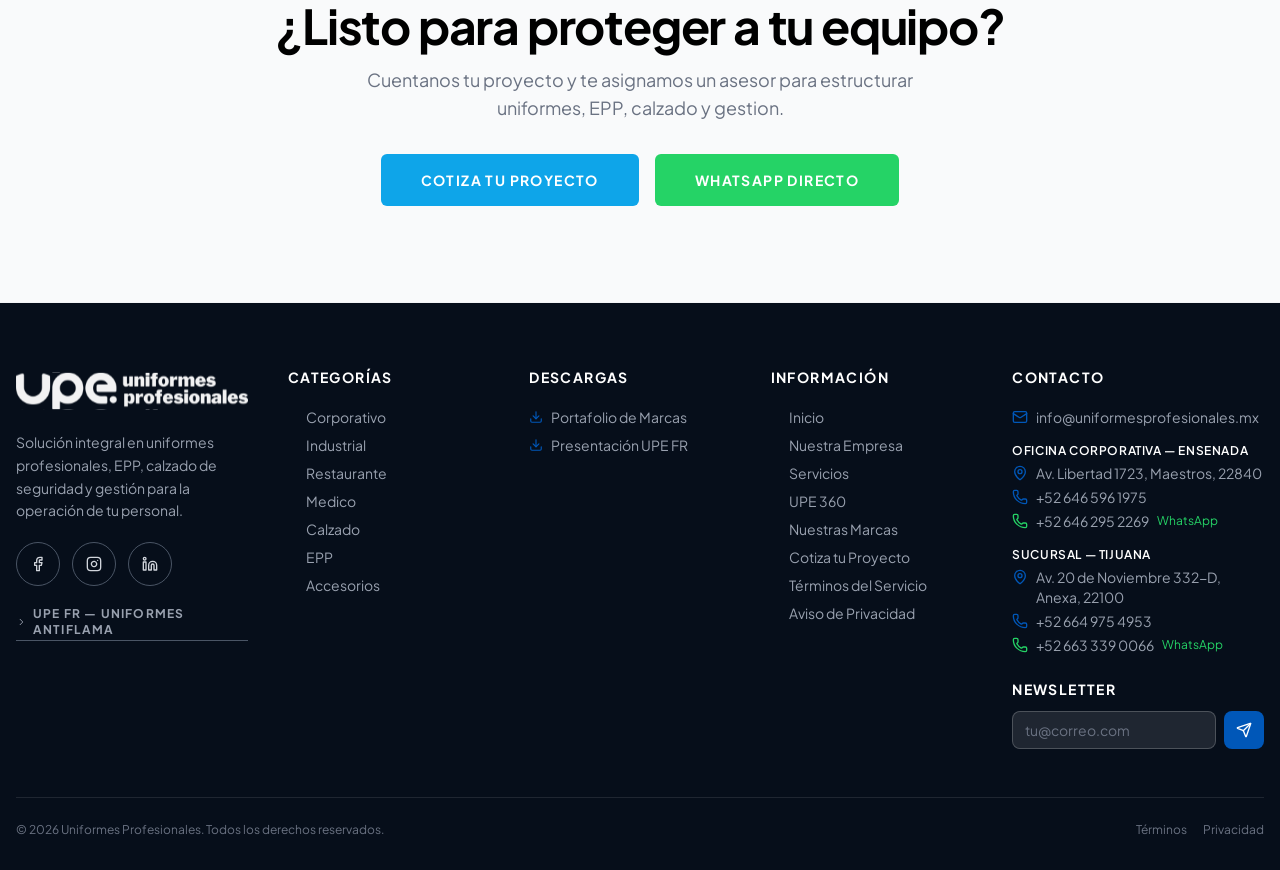
==== commit bfb598f7: "Fix catalog showing icon instead of photo when products share URL StoreView's shouldUseTypeIcon was " ====
--- a/index.html
+++ b/index.html
@@ -106,7 +106,7 @@
   <link rel="preconnect" href="https://fonts.googleapis.com">
   <link rel="preconnect" href="https://fonts.gstatic.com" crossorigin>
   <link href="https://fonts.googleapis.com/css2?family=Plus+Jakarta+Sans:ital,wght@0,200..800;1,200..800&display=swap" rel="stylesheet">
-  <script type="module" crossorigin src="./assets/index-CBUTPnmy.js"></script>
+  <script type="module" crossorigin src="./assets/index-oeYqpt_d.js"></script>
   <link rel="stylesheet" crossorigin href="./assets/index-CFqhk69o.css">
 </head>
 
